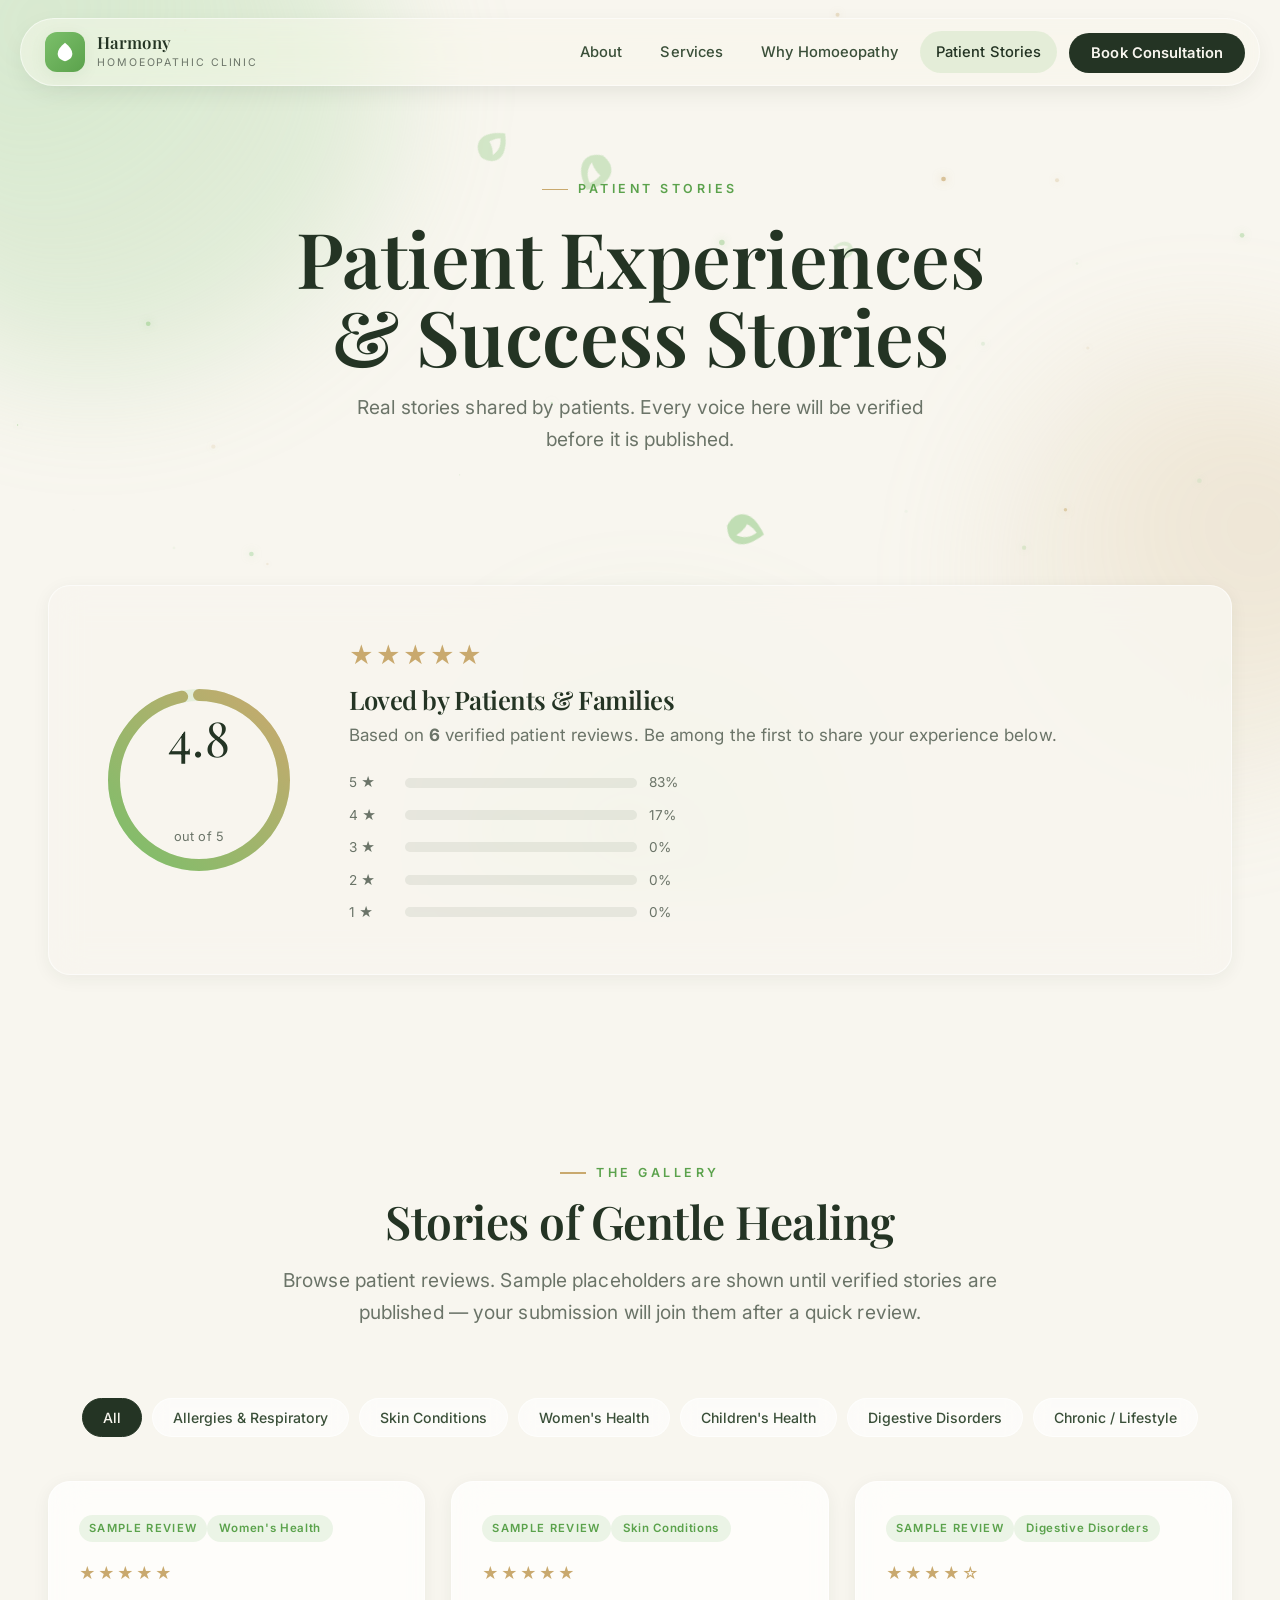
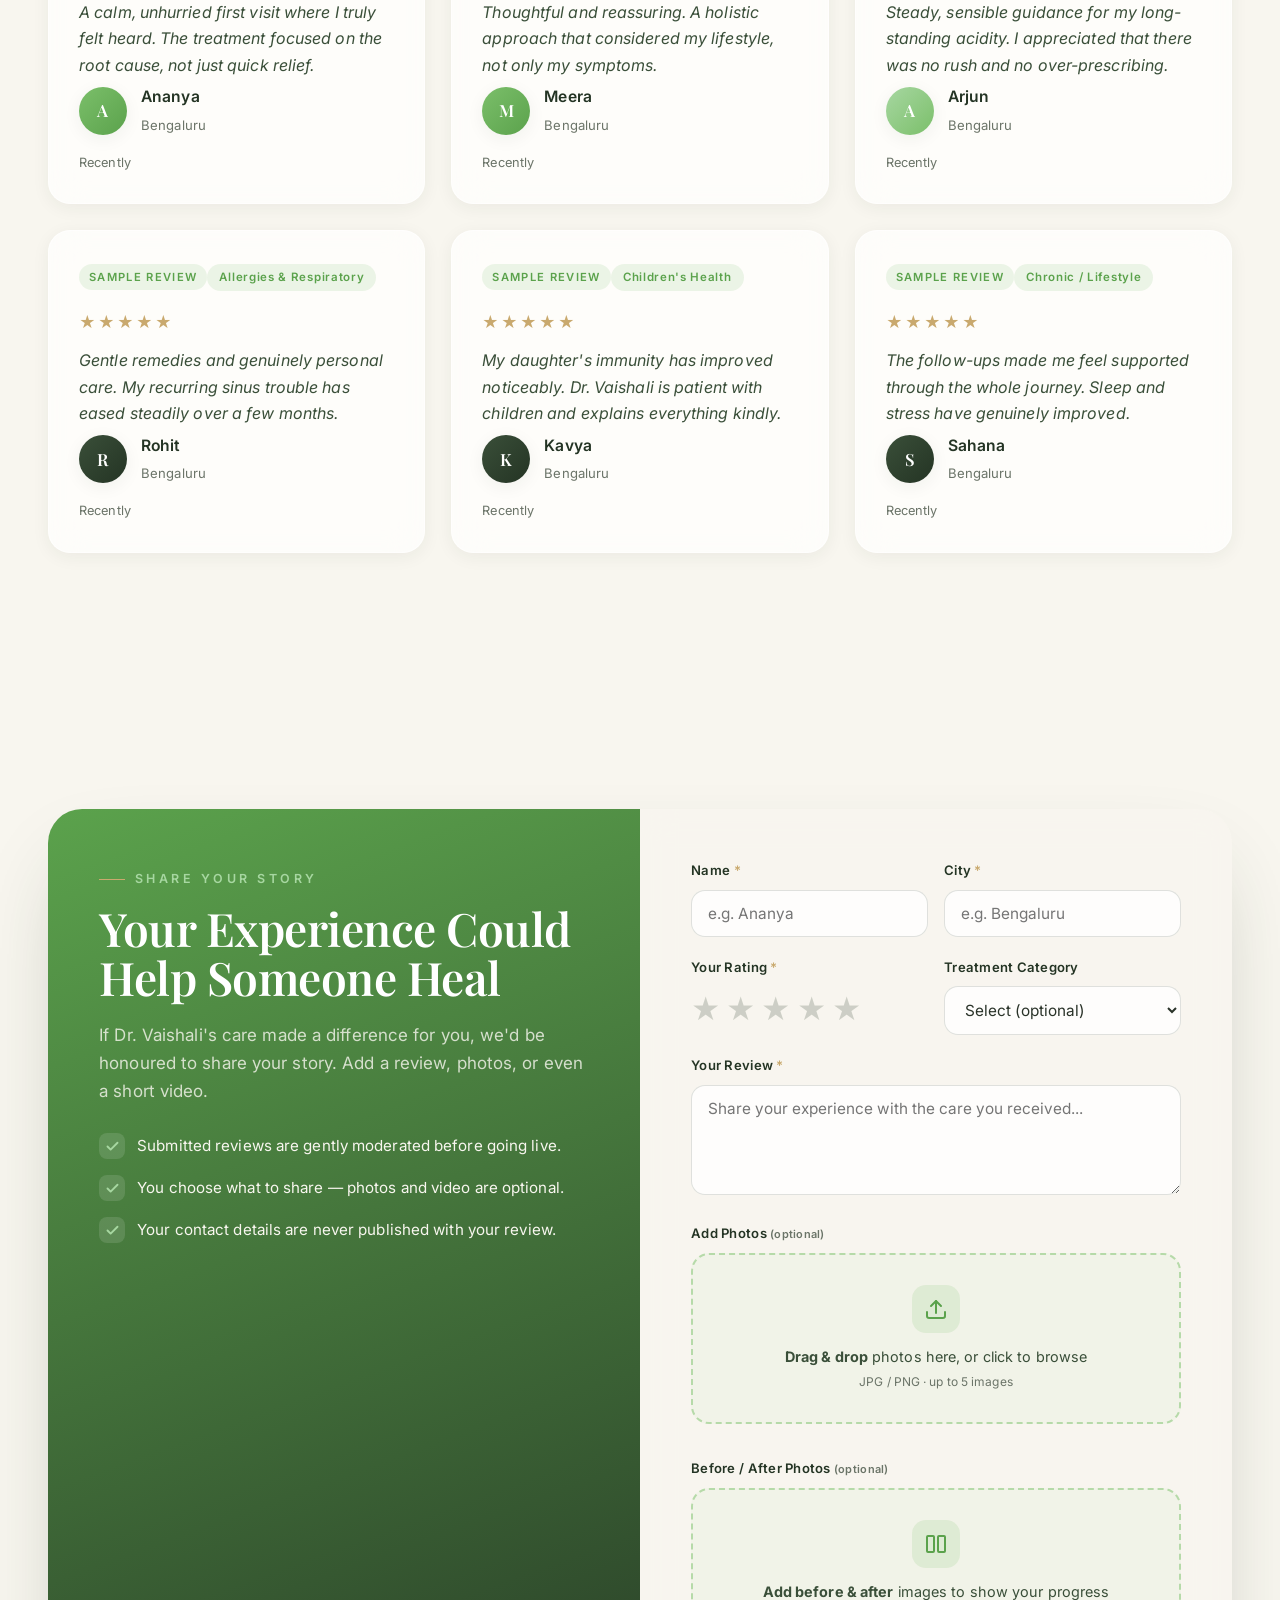
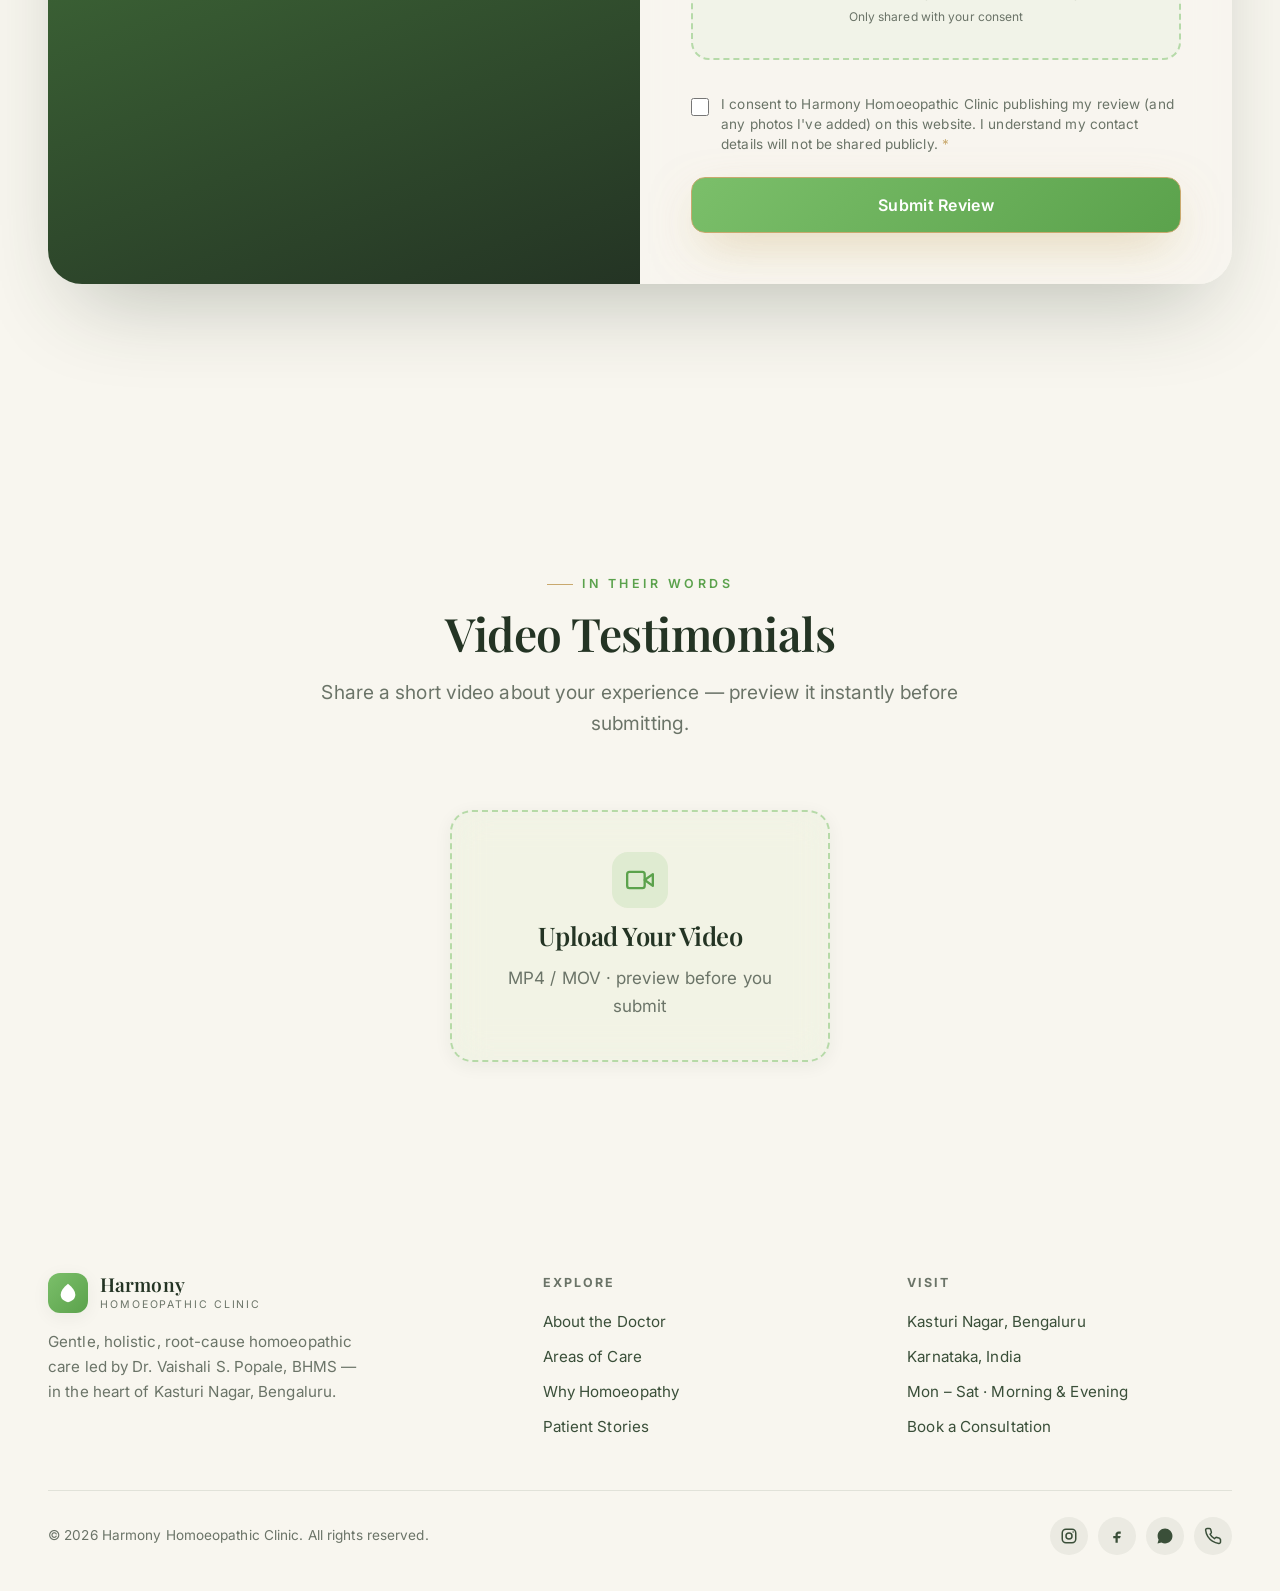
==== reviews.html @ 8abb9844 "Center video upload card on desktop (flex layout); cache v=9" ====
<!DOCTYPE html>
<html lang="en">
<head>
  <meta charset="UTF-8" />
  <meta name="viewport" content="width=device-width, initial-scale=1.0" />
  <meta name="theme-color" content="#243424" />

  <!-- Primary SEO -->
  <title>Patient Experiences &amp; Success Stories | Harmony Homoeopathic Clinic, Bengaluru</title>
  <meta name="description" content="Read patient experiences and success stories from Harmony Homoeopathic Clinic, Kasturi Nagar, Bengaluru. Share your own review, photos and video testimonial about Dr. Vaishali S. Popale's homoeopathic care." />
  <meta name="keywords" content="homeopathy reviews Bangalore, patient stories, Harmony Homoeopathic Clinic reviews, Dr Vaishali Popale testimonials" />
  <link rel="canonical" href="https://harmonyhomoeopathic.clinic/reviews.html" />

  <!-- Open Graph -->
  <meta property="og:type" content="website" />
  <meta property="og:title" content="Patient Experiences & Success Stories | Harmony Homoeopathic Clinic" />
  <meta property="og:description" content="Real stories shared by patients of Harmony Homoeopathic Clinic, Kasturi Nagar, Bengaluru." />
  <meta property="og:locale" content="en_IN" />
  <meta property="og:site_name" content="Harmony Homoeopathic Clinic" />
  <meta property="og:image" content="https://images.unsplash.com/photo-1612349317150-e413f6a5b16d?auto=format&fit=crop&w=1200&q=70" />
  <meta name="twitter:card" content="summary_large_image" />

  <link rel="icon" href="data:image/svg+xml,%3Csvg xmlns='http://www.w3.org/2000/svg' viewBox='0 0 24 24'%3E%3Cpath fill='%237BBF6A' d='M12 2C7 6 4 10 4 14c0 4 3 7 8 8 5-1 8-4 8-8 0-4-3-8-8-12z'/%3E%3C/svg%3E" />

  <link rel="preconnect" href="https://fonts.googleapis.com" />
  <link rel="preconnect" href="https://fonts.gstatic.com" crossorigin />
  <link href="https://fonts.googleapis.com/css2?family=Inter:wght@400;500;600;700&family=Playfair+Display:ital,wght@0,500;0,600;0,700;1,500;1,600&display=swap" rel="stylesheet" />
  <link rel="stylesheet" href="assets/css/styles.css?v=9" />

  <!-- Schema.org -->
  <script type="application/ld+json">
  {
    "@context": "https://schema.org",
    "@type": "MedicalClinic",
    "name": "Harmony Homoeopathic Clinic",
    "@id": "https://harmonyhomoeopathic.clinic/#clinic",
    "medicalSpecialty": "Homeopathic",
    "telephone": "+91-98803-56675",
    "address": {
      "@type": "PostalAddress",
      "streetAddress": "1st AB Cross, 2nd Main Road, Banaswadi, East of NGEF Layout, Kasturi Nagar",
      "addressLocality": "Bengaluru",
      "addressRegion": "Karnataka",
      "postalCode": "560016",
      "addressCountry": "IN"
    },
    "employee": {
      "@type": "Physician",
      "name": "Dr. Vaishali S. Popale",
      "honorificSuffix": "BHMS",
      "medicalSpecialty": "Homeopathic"
    }
  }
  </script>
</head>
<body>

  <!-- Loader -->
  <div class="loader" id="loader">
    <div class="loader-inner">
      <div class="loader-leaf"><svg viewBox="0 0 24 24" fill="currentColor"><path d="M12 2C7 6 4 10 4 14c0 4 3 7 8 8 5-1 8-4 8-8 0-4-3-8-8-12zm0 4c2.5 2 4 4.5 4 8 0 .8-.1 1.5-.3 2.2C13.5 14 11 12.5 8.7 12 9.5 9.3 10.6 7.4 12 6z"/></svg></div>
      <div class="loader-bar"><span></span></div>
      <div class="loader-text">Harmony</div>
    </div>
  </div>

  <!-- Background atmosphere -->
  <div class="atmosphere" aria-hidden="true">
    <div class="blob blob--1"></div>
    <div class="blob blob--2"></div>
    <div class="blob blob--3"></div>
    <div id="leaves"></div>
  </div>
  <canvas id="particles" aria-hidden="true"></canvas>

  <!-- Navbar -->
  <nav class="nav" id="nav" aria-label="Primary">
    <a href="index.html" class="brand">
      <span class="brand-mark"><svg viewBox="0 0 24 24" fill="currentColor"><path d="M12 2C7 6 4 10 4 14c0 4 3 7 8 8 5-1 8-4 8-8 0-4-3-8-8-12z"/></svg></span>
      <span class="brand-text"><strong>Harmony</strong><span>Homoeopathic Clinic</span></span>
    </a>
    <div class="nav-links">
      <a href="index.html#about">About</a>
      <a href="index.html#services">Services</a>
      <a href="index.html#why">Why Homoeopathy</a>
      <a href="reviews.html" class="active">Patient Stories</a>
      <span class="nav-cta"><a href="index.html#contact">Book Consultation</a></span>
    </div>
    <button class="nav-toggle" aria-label="Toggle menu">
      <svg viewBox="0 0 24 24" fill="none" stroke="currentColor" stroke-width="2" stroke-linecap="round"><path d="M3 6h18M3 12h18M3 18h18"/></svg>
    </button>
  </nav>

  <main>
    <!-- TOP SECTION -->
    <section class="page-hero">
      <div class="container">
        <span class="eyebrow reveal" style="justify-content:center">Patient Stories</span>
        <h1 class="h-display reveal" data-delay="1">Patient Experiences<br />&amp; Success Stories</h1>
        <p class="lead reveal" data-delay="2">Real stories shared by patients. Every voice here will be verified before it is published.</p>
      </div>
    </section>

    <!-- OVERALL RATING -->
    <section class="section--tight">
      <div class="container">
        <div class="card rating-panel reveal">
          <div class="score-circle" id="scoreCircle">
            <svg viewBox="0 0 200 200">
              <defs>
                <linearGradient id="scoreGrad" x1="0" y1="0" x2="1" y2="1">
                  <stop offset="0%" stop-color="#7BBF6A" />
                  <stop offset="100%" stop-color="#C9A96E" />
                </linearGradient>
              </defs>
              <circle class="track" cx="100" cy="100" r="85" />
              <circle class="prog" id="scoreProg" cx="100" cy="100" r="85" />
            </svg>
            <div class="inner">
              <div class="val" id="scoreVal">0.0</div>
              <div class="of">out of 5</div>
            </div>
          </div>
          <div class="rating-meta">
            <div class="stars" id="overallStars">☆☆☆☆☆</div>
            <h2 class="h-3">Loved by Patients &amp; Families</h2>
            <p class="text-muted">Based on <strong id="reviewCount">0</strong> verified patient reviews. Be among the first to share your experience below.</p>
            <div class="rating-bars" id="ratingBars"></div>
          </div>
        </div>
      </div>
    </section>

    <!-- REVIEW GALLERY -->
    <section class="section--tight">
      <div class="container">
        <div class="section-head reveal" style="max-width:720px">
          <span class="eyebrow" style="justify-content:center">The Gallery</span>
          <h2 class="h-2 mt-s">Stories of Gentle Healing</h2>
          <p class="lead">Browse patient reviews. Sample placeholders are shown until verified stories are published — your submission will join them after a quick review.</p>
        </div>
        <div class="review-filters reveal" id="reviewFilters"></div>
        <div class="masonry" id="reviewMasonry"></div>
      </div>
    </section>

    <!-- UPLOAD REVIEW SYSTEM -->
    <section class="section" id="share">
      <div class="container">
        <div class="grid upload-wrap reveal">
          <aside class="upload-aside">
            <span class="eyebrow">Share Your Story</span>
            <h2 class="h-2">Your Experience Could Help Someone Heal</h2>
            <p>If Dr. Vaishali's care made a difference for you, we'd be honoured to share your story. Add a review, photos, or even a short video.</p>
            <div class="upload-perks">
              <div class="upload-perk"><span class="ic"><svg viewBox="0 0 24 24" fill="none" stroke="currentColor" stroke-width="3" stroke-linecap="round" stroke-linejoin="round"><path d="M20 6 9 17l-5-5"/></svg></span><div>Submitted reviews are gently moderated before going live.</div></div>
              <div class="upload-perk"><span class="ic"><svg viewBox="0 0 24 24" fill="none" stroke="currentColor" stroke-width="3" stroke-linecap="round" stroke-linejoin="round"><path d="M20 6 9 17l-5-5"/></svg></span><div>You choose what to share — photos and video are optional.</div></div>
              <div class="upload-perk"><span class="ic"><svg viewBox="0 0 24 24" fill="none" stroke="currentColor" stroke-width="3" stroke-linecap="round" stroke-linejoin="round"><path d="M20 6 9 17l-5-5"/></svg></span><div>Your contact details are never published with your review.</div></div>
            </div>
          </aside>

          <form class="upload-form" id="reviewForm" name="patient-review" method="POST" data-netlify="true" netlify-honeypot="bot-field" novalidate>
            <input type="hidden" name="form-name" value="patient-review" />
            <input type="hidden" name="rating" id="rvRating" value="" />
            <p class="hidden" aria-hidden="true"><label>Leave this field empty: <input name="bot-field" tabindex="-1" autocomplete="off" /></label></p>
            <div class="field-row">
              <div class="field">
                <label for="rvName">Name <span class="req">*</span></label>
                <input type="text" id="rvName" name="name" placeholder="e.g. Ananya" required />
              </div>
              <div class="field">
                <label for="rvCity">City <span class="req">*</span></label>
                <input type="text" id="rvCity" name="city" placeholder="e.g. Bengaluru" required />
              </div>
            </div>

            <div class="field-row">
              <div class="field">
                <label>Your Rating <span class="req">*</span></label>
                <div class="star-input" id="starInput" role="radiogroup" aria-label="Rating">
                  <span data-v="1" role="radio" aria-label="1 star">★</span>
                  <span data-v="2" role="radio" aria-label="2 stars">★</span>
                  <span data-v="3" role="radio" aria-label="3 stars">★</span>
                  <span data-v="4" role="radio" aria-label="4 stars">★</span>
                  <span data-v="5" role="radio" aria-label="5 stars">★</span>
                </div>
              </div>
              <div class="field">
                <label for="rvCat">Treatment Category</label>
                <select id="rvCat" name="category">
                  <option value="">Select (optional)</option>
                  <option>Allergies &amp; Respiratory</option>
                  <option>Skin Conditions</option>
                  <option>Women's Health</option>
                  <option>Children's Health</option>
                  <option>Digestive Disorders</option>
                  <option>Chronic / Lifestyle</option>
                </select>
              </div>
            </div>

            <div class="field">
              <label for="rvText">Your Review <span class="req">*</span></label>
              <textarea id="rvText" name="review" placeholder="Share your experience with the care you received..." required></textarea>
            </div>

            <div class="field">
              <label>Add Photos <small class="text-muted">(optional)</small></label>
              <div class="dropzone" id="dzPhotos" tabindex="0" role="button" aria-label="Upload photos">
                <div class="dz-ic"><svg viewBox="0 0 24 24" fill="none" stroke="currentColor" stroke-width="2" stroke-linecap="round" stroke-linejoin="round"><path d="M21 15v4a2 2 0 0 1-2 2H5a2 2 0 0 1-2-2v-4"/><path d="m7 9 5-5 5 5"/><path d="M12 4v12"/></svg></div>
                <p><strong>Drag &amp; drop</strong> photos here, or click to browse<br /><small>JPG / PNG · up to 5 images</small></p>
                <input type="file" id="filePhotos" accept="image/*" multiple hidden />
              </div>
              <div class="dz-previews" id="previewPhotos"></div>
            </div>

            <div class="field">
              <label>Before / After Photos <small class="text-muted">(optional)</small></label>
              <div class="dropzone" id="dzBA" tabindex="0" role="button" aria-label="Upload before and after photos">
                <div class="dz-ic"><svg viewBox="0 0 24 24" fill="none" stroke="currentColor" stroke-width="2" stroke-linecap="round" stroke-linejoin="round"><rect x="3" y="4" width="7" height="16" rx="1"/><rect x="14" y="4" width="7" height="16" rx="1"/></svg></div>
                <p><strong>Add before &amp; after</strong> images to show your progress<br /><small>Only shared with your consent</small></p>
                <input type="file" id="fileBA" accept="image/*" multiple hidden />
              </div>
              <div class="dz-previews" id="previewBA"></div>
            </div>

            <div class="consent">
              <input type="checkbox" id="rvConsent" name="consent" value="yes" required />
              <label for="rvConsent">I consent to Harmony Homoeopathic Clinic publishing my review (and any photos I've added) on this website. I understand my contact details will not be shared publicly. <span class="text-gold">*</span></label>
            </div>

            <button type="submit" class="submit-btn">Submit Review</button>
            <div class="form-msg" id="formMsg"></div>
          </form>
        </div>
      </div>
    </section>

    <!-- VIDEO TESTIMONIALS -->
    <section class="section">
      <div class="container">
        <div class="section-head reveal" style="max-width:720px">
          <span class="eyebrow" style="justify-content:center">In Their Words</span>
          <h2 class="h-2 mt-s">Video Testimonials</h2>
          <p class="lead">Share a short video about your experience — preview it instantly before submitting.</p>
        </div>
        <div class="grid video-grid" id="videoGrid">
          <article class="card video-upload-card" id="videoUploadCard" tabindex="0" role="button" aria-label="Upload a video testimonial">
            <div class="dz-ic"><svg viewBox="0 0 24 24" fill="none" stroke="currentColor" stroke-width="2" stroke-linecap="round" stroke-linejoin="round"><path d="m23 7-7 5 7 5V7z"/><rect x="1" y="5" width="15" height="14" rx="2"/></svg></div>
            <h3 class="h-3">Upload Your Video</h3>
            <p class="text-muted mt-s">MP4 / MOV · preview before you submit</p>
            <input type="file" id="fileVideo" accept="video/*" hidden />
          </article>
        </div>
      </div>
    </section>
  </main>

  <!-- Lightbox -->
  <div class="lightbox" id="lightbox" aria-hidden="true">
    <button class="lb-close" id="lbClose" aria-label="Close"><svg viewBox="0 0 24 24" fill="none" stroke="currentColor" stroke-width="2" stroke-linecap="round"><path d="M18 6 6 18M6 6l12 12"/></svg></button>
    <button class="lb-nav lb-prev" id="lbPrev" aria-label="Previous"><svg viewBox="0 0 24 24" fill="none" stroke="currentColor" stroke-width="2" stroke-linecap="round" stroke-linejoin="round"><path d="m15 18-6-6 6-6"/></svg></button>
    <img id="lbImg" src="" alt="Expanded patient photo" />
    <button class="lb-nav lb-next" id="lbNext" aria-label="Next"><svg viewBox="0 0 24 24" fill="none" stroke="currentColor" stroke-width="2" stroke-linecap="round" stroke-linejoin="round"><path d="m9 18 6-6-6-6"/></svg></button>
  </div>

  <!-- Footer -->
  <footer class="footer">
    <div class="container">
      <div class="footer-top">
        <div>
          <a href="index.html" class="brand">
            <span class="brand-mark"><svg viewBox="0 0 24 24" fill="currentColor"><path d="M12 2C7 6 4 10 4 14c0 4 3 7 8 8 5-1 8-4 8-8 0-4-3-8-8-12z"/></svg></span>
            <span class="brand-text"><strong>Harmony</strong><span>Homoeopathic Clinic</span></span>
          </a>
          <p class="footer-about">Gentle, holistic, root-cause homoeopathic care led by Dr. Vaishali S. Popale, BHMS — in the heart of Kasturi Nagar, Bengaluru.</p>
        </div>
        <div class="footer-col">
          <h5>Explore</h5>
          <a href="index.html#about">About the Doctor</a>
          <a href="index.html#services">Areas of Care</a>
          <a href="index.html#why">Why Homoeopathy</a>
          <a href="reviews.html">Patient Stories</a>
        </div>
        <div class="footer-col">
          <h5>Visit</h5>
          <a href="https://maps.app.goo.gl/KnEMaBSFhWqe9KvE6" target="_blank" rel="noopener">Kasturi Nagar, Bengaluru</a>
          <p>Karnataka, India</p>
          <p>Mon – Sat · Morning &amp; Evening</p>
          <a href="index.html#contact">Book a Consultation</a>
        </div>
      </div>
      <div class="footer-bottom">
        <span>© <span data-year>2026</span> Harmony Homoeopathic Clinic. All rights reserved.</span>
        <div class="socials">
          <a href="#" aria-label="Instagram"><svg viewBox="0 0 24 24" fill="none" stroke="currentColor" stroke-width="2"><rect x="3" y="3" width="18" height="18" rx="5"/><circle cx="12" cy="12" r="4"/><circle cx="17.5" cy="6.5" r="1" fill="currentColor" stroke="none"/></svg></a>
          <a href="#" aria-label="Facebook"><svg viewBox="0 0 24 24" fill="currentColor"><path d="M14 9h3V6h-3c-2.2 0-4 1.8-4 4v2H7v3h3v6h3v-6h3l1-3h-4v-2c0-.6.4-1 1-1z"/></svg></a>
          <a href="https://wa.me/919880356675" target="_blank" rel="noopener" aria-label="WhatsApp"><svg viewBox="0 0 24 24" fill="currentColor"><path d="M12.04 2C6.58 2 2.13 6.45 2.13 11.91c0 1.75.46 3.45 1.32 4.95L2 22l5.25-1.38a9.9 9.9 0 0 0 4.79 1.22h.01c5.46 0 9.91-4.45 9.91-9.91 0-2.65-1.03-5.14-2.9-7.01A9.82 9.82 0 0 0 12.04 2zm5.52 11.97c-.25-.12-1.47-.72-1.69-.81-.23-.08-.39-.12-.56.13-.16.25-.64.81-.79.97-.14.17-.29.19-.54.06-.25-.12-1.05-.39-1.99-1.23-.74-.66-1.23-1.47-1.38-1.72-.14-.25-.01-.38.11-.51.11-.11.25-.29.37-.43.13-.14.17-.25.25-.41.08-.17.04-.31-.02-.43-.06-.12-.56-1.34-.76-1.84-.2-.48-.4-.42-.56-.43h-.48c-.17 0-.43.06-.66.31-.22.25-.86.85-.86 2.07 0 1.22.89 2.4 1.01 2.56.12.17 1.75 2.67 4.23 3.74.59.26 1.05.41 1.41.52.59.19 1.13.16 1.56.1.48-.07 1.47-.6 1.67-1.18.21-.58.21-1.07.14-1.18-.06-.1-.22-.16-.47-.28z"/></svg></a>
          <a href="tel:+919880356675" aria-label="Call the clinic"><svg viewBox="0 0 24 24" fill="none" stroke="currentColor" stroke-width="2" stroke-linecap="round" stroke-linejoin="round"><path d="M22 16.9v3a2 2 0 0 1-2.2 2 19.8 19.8 0 0 1-8.6-3 19.5 19.5 0 0 1-6-6 19.8 19.8 0 0 1-3-8.6A2 2 0 0 1 4.1 2h3a2 2 0 0 1 2 1.7c.1.9.3 1.8.6 2.6a2 2 0 0 1-.4 2.1L8 9.6a16 16 0 0 0 6 6l1.2-1.2a2 2 0 0 1 2.1-.4c.8.3 1.7.5 2.6.6a2 2 0 0 1 1.7 2z"/></svg></a>
        </div>
      </div>
    </div>
  </footer>

  <script defer src="https://cdnjs.cloudflare.com/ajax/libs/gsap/3.12.5/gsap.min.js"></script>
  <script defer src="https://cdnjs.cloudflare.com/ajax/libs/gsap/3.12.5/ScrollTrigger.min.js"></script>
  <script defer src="https://cdn.jsdelivr.net/npm/@studio-freight/lenis@1.0.42/dist/lenis.min.js"></script>
  <script defer src="assets/js/main.js?v=9"></script>
  <script defer src="assets/js/reviews.js?v=9"></script>
</body>
</html>
---- assets/css/styles.css ----
/* =====================================================================
   Harmony Homoeopathic Clinic — Premium Wellness Design System
   Hand-crafted CSS (no framework runtime) for performance + control.
   ===================================================================== */

/* ---------- 1. Design Tokens ---------- */
:root {
  /* Palette */
  --green: #7BBF6A;
  --green-light: #A7D7A1;
  --cream: #F8F6EF;
  --beige: #F3EFE5;
  --forest: #243424;
  --gold: #C9A96E;
  --white: #FFFFFF;

  /* Derived tints */
  --green-deep: #5BA24C;
  --forest-soft: #3A4F39;
  --ink: #2A3329;
  --muted: #6B7468;
  --line: rgba(36, 52, 36, 0.10);

  /* Glass */
  --glass-bg: rgba(255, 255, 255, 0.55);
  --glass-bg-strong: rgba(255, 255, 255, 0.72);
  --glass-border: rgba(255, 255, 255, 0.6);
  --glass-blur: 18px;

  /* Shadows */
  --shadow-sm: 0 4px 18px rgba(36, 52, 36, 0.06);
  --shadow-md: 0 18px 50px -18px rgba(36, 52, 36, 0.22);
  --shadow-lg: 0 40px 90px -30px rgba(36, 52, 36, 0.30);
  --shadow-gold: 0 18px 50px -12px rgba(201, 169, 110, 0.55);

  /* Type */
  --font-display: "Playfair Display", Georgia, "Times New Roman", serif;
  --font-body: "Inter", -apple-system, BlinkMacSystemFont, "Segoe UI", sans-serif;

  /* Spacing / rhythm */
  --container: 1240px;
  --radius-sm: 14px;
  --radius: 22px;
  --radius-lg: 34px;
  --radius-pill: 999px;

  /* Motion */
  --ease: cubic-bezier(0.22, 1, 0.36, 1);
  --ease-soft: cubic-bezier(0.4, 0, 0.2, 1);
}

/* ---------- 2. Reset / Base ---------- */
*,
*::before,
*::after { box-sizing: border-box; }

* { margin: 0; padding: 0; }

html {
  -webkit-text-size-adjust: 100%;
  scroll-behavior: smooth;
}

body {
  font-family: var(--font-body);
  color: var(--ink);
  background: var(--cream);
  line-height: 1.65;
  font-size: 17px;
  font-weight: 400;
  letter-spacing: 0.1px;
  overflow-x: hidden;
  -webkit-font-smoothing: antialiased;
  -moz-osx-font-smoothing: grayscale;
  position: relative;
}

/* Lenis */
html.lenis, html.lenis body { height: auto; }
.lenis.lenis-smooth { scroll-behavior: auto !important; }
.lenis.lenis-stopped { overflow: hidden; }

img { max-width: 100%; display: block; }
a { color: inherit; text-decoration: none; }
button { font-family: inherit; cursor: pointer; border: none; background: none; }
ul { list-style: none; }

::selection { background: var(--green-light); color: var(--forest); }

/* ---------- 3. Typography ---------- */
h1, h2, h3, h4 {
  font-family: var(--font-display);
  font-weight: 600;
  line-height: 1.08;
  color: var(--forest);
  letter-spacing: -0.5px;
}

.h-display {
  font-size: clamp(2.7rem, 6vw, 5rem);
  font-weight: 600;
  line-height: 1.02;
}
.h-1 { font-size: clamp(2.2rem, 4.6vw, 3.6rem); }
.h-2 { font-size: clamp(1.9rem, 3.6vw, 2.9rem); }
.h-3 { font-size: clamp(1.3rem, 2vw, 1.6rem); }

.eyebrow {
  font-family: var(--font-body);
  font-size: 0.78rem;
  font-weight: 600;
  letter-spacing: 0.28em;
  text-transform: uppercase;
  color: var(--green-deep);
  display: inline-flex;
  align-items: center;
  gap: 0.6rem;
}
.eyebrow::before {
  content: "";
  width: 26px; height: 1.5px;
  background: var(--gold);
  display: inline-block;
}

.lead {
  font-size: clamp(1.05rem, 1.5vw, 1.25rem);
  color: var(--muted);
  font-weight: 400;
}

.text-muted { color: var(--muted); }
.text-gold { color: var(--gold); }
.serif { font-family: var(--font-display); }

/* ---------- 4. Layout ---------- */
.container {
  width: 100%;
  max-width: var(--container);
  margin: 0 auto;
  padding: 0 28px;
}

.section {
  position: relative;
  padding: clamp(72px, 11vw, 150px) 0;
  z-index: 2;
}
.section--tight { padding: clamp(50px, 7vw, 90px) 0; }

.section-head {
  max-width: 640px;
  margin: 0 auto clamp(40px, 6vw, 70px);
  text-align: center;
}
.section-head .lead { margin-top: 18px; }

.grid { display: grid; gap: 28px; }
.center { text-align: center; }

/* ---------- 5. Background Atmosphere ---------- */
.atmosphere {
  position: fixed;
  inset: 0;
  z-index: 0;
  pointer-events: none;
  overflow: hidden;
}
#particles {
  position: fixed;
  inset: 0;
  z-index: 0;
  pointer-events: none;
}
.blob {
  position: absolute;
  border-radius: 45% 55% 58% 42% / 52% 45% 55% 48%;
  filter: blur(60px);
  opacity: 0.5;
  will-change: transform;
}
.blob--1 { width: 540px; height: 540px; top: -160px; left: -140px;
  background: radial-gradient(circle at 30% 30%, rgba(167,215,161,0.85), rgba(123,191,106,0.25)); animation: blobFloat 22s var(--ease) infinite; }
.blob--2 { width: 460px; height: 460px; top: 38%; right: -160px;
  background: radial-gradient(circle at 60% 40%, rgba(201,169,110,0.45), rgba(243,239,229,0.1)); animation: blobFloat 28s var(--ease) infinite reverse; }
.blob--3 { width: 420px; height: 420px; bottom: -150px; left: 35%;
  background: radial-gradient(circle at 50% 50%, rgba(123,191,106,0.5), rgba(248,246,239,0.05)); animation: blobFloat 25s var(--ease) infinite; }

@keyframes blobFloat {
  0%, 100% { transform: translate(0, 0) scale(1) rotate(0deg); }
  33% { transform: translate(40px, -30px) scale(1.08) rotate(8deg); }
  66% { transform: translate(-30px, 30px) scale(0.95) rotate(-6deg); }
}

.leaf {
  position: absolute;
  width: 34px; height: 34px;
  opacity: 0.5;
  color: var(--green);
  will-change: transform;
}
.leaf svg { width: 100%; height: 100%; }

@media (prefers-reduced-motion: reduce) {
  .blob, .leaf { animation: none !important; }
  * { scroll-behavior: auto !important; }
}

/* ---------- 6. Glass / Cards ---------- */
.glass {
  background: var(--glass-bg);
  -webkit-backdrop-filter: blur(var(--glass-blur)) saturate(140%);
  backdrop-filter: blur(var(--glass-blur)) saturate(140%);
  border: 1px solid var(--glass-border);
  box-shadow: var(--shadow-md);
}

.card {
  background: var(--glass-bg-strong);
  -webkit-backdrop-filter: blur(var(--glass-blur)) saturate(140%);
  backdrop-filter: blur(var(--glass-blur)) saturate(140%);
  border: 1px solid var(--glass-border);
  border-radius: var(--radius);
  box-shadow: var(--shadow-sm);
  padding: 32px;
  transition: transform 0.55s var(--ease), box-shadow 0.55s var(--ease), border-color 0.55s var(--ease);
  position: relative;
  overflow: hidden;
}
.card:hover {
  transform: translateY(-8px);
  box-shadow: var(--shadow-md);
  border-color: rgba(123,191,106,0.4);
}

/* ---------- 7. Buttons ---------- */
.btn {
  display: inline-flex;
  align-items: center;
  justify-content: center;
  gap: 0.65rem;
  font-family: var(--font-body);
  font-weight: 600;
  font-size: 0.98rem;
  letter-spacing: 0.02em;
  border-radius: var(--radius-pill);
  padding: 16px 30px;
  transition: transform 0.4s var(--ease), box-shadow 0.4s var(--ease), background 0.4s var(--ease), color 0.4s var(--ease);
  cursor: pointer;
}
.btn svg { width: 18px; height: 18px; }

.btn-ghost {
  background: transparent;
  color: var(--forest);
  border: 1px solid rgba(36,52,36,0.18);
}
.btn-ghost:hover { background: var(--forest); color: var(--cream); transform: translateY(-2px); }

.btn-soft {
  background: rgba(255,255,255,0.7);
  color: var(--forest);
  border: 1px solid var(--glass-border);
  -webkit-backdrop-filter: blur(10px); backdrop-filter: blur(10px);
}
.btn-soft:hover { transform: translateY(-2px); box-shadow: var(--shadow-sm); }

/* The single hero CTA — premium, glowing, gold-bordered, pulse */
.btn-cta {
  position: relative;
  color: var(--white);
  font-size: 1.02rem;
  font-weight: 600;
  letter-spacing: 0.06em;
  padding: 20px 42px;
  border-radius: var(--radius-pill);
  background: linear-gradient(135deg, var(--green) 0%, var(--green-deep) 100%);
  border: 1.5px solid var(--gold);
  box-shadow: var(--shadow-gold), 0 0 0 0 rgba(201,169,110, 0.5);
  isolation: isolate;
  overflow: hidden;
  animation: ctaPulse 8s var(--ease-soft) infinite;
}
.btn-cta::before {
  content: "";
  position: absolute; inset: 0;
  background: linear-gradient(120deg, transparent 20%, rgba(255,255,255,0.45) 50%, transparent 80%);
  transform: translateX(-120%);
  transition: transform 0.8s var(--ease);
  z-index: -1;
}
.btn-cta:hover { transform: translateY(-3px) scale(1.02); box-shadow: 0 26px 60px -16px rgba(201,169,110,0.7); }
.btn-cta:hover::before { transform: translateX(120%); }
.btn-cta:active { transform: translateY(-1px) scale(0.99); }

@keyframes ctaPulse {
  0%, 88%, 100% { box-shadow: var(--shadow-gold), 0 0 0 0 rgba(201,169,110, 0.5); }
  92% { box-shadow: var(--shadow-gold), 0 0 0 14px rgba(201,169,110, 0); }
  94% { box-shadow: var(--shadow-gold), 0 0 0 0 rgba(201,169,110, 0.4); }
  96% { box-shadow: var(--shadow-gold), 0 0 0 12px rgba(201,169,110, 0); }
}

/* ---------- 8. Navbar ---------- */
.nav {
  position: fixed;
  top: 18px; left: 50%;
  transform: translateX(-50%);
  width: calc(100% - 40px);
  max-width: var(--container);
  z-index: 100;
  display: flex;
  align-items: center;
  justify-content: space-between;
  padding: 12px 14px 12px 24px;
  border-radius: var(--radius-pill);
  background: rgba(248,246,239,0.55);
  -webkit-backdrop-filter: blur(14px) saturate(160%);
  backdrop-filter: blur(14px) saturate(160%);
  border: 1px solid rgba(255,255,255,0.5);
  box-shadow: 0 8px 30px -12px rgba(36,52,36,0.18);
  transition: padding 0.4s var(--ease), background 0.4s var(--ease), box-shadow 0.4s var(--ease), top 0.4s var(--ease);
}
.nav.scrolled {
  top: 10px;
  background: rgba(248,246,239,0.82);
  box-shadow: 0 12px 36px -14px rgba(36,52,36,0.28);
}
.brand { display: flex; align-items: center; gap: 12px; }
.brand-mark {
  width: 40px; height: 40px; border-radius: 12px; flex: none;
  background: linear-gradient(135deg, var(--green), var(--green-deep));
  display: grid; place-items: center; color: #fff;
  box-shadow: var(--shadow-sm);
}
.brand-mark svg { width: 22px; height: 22px; }
.brand-text { line-height: 1.05; }
.brand-text strong { font-family: var(--font-display); font-size: 1.05rem; color: var(--forest); font-weight: 600; display: block; }
.brand-text span { font-size: 0.66rem; letter-spacing: 0.18em; text-transform: uppercase; color: var(--muted); }

.nav-links { display: flex; align-items: center; gap: 6px; }
.nav-links a {
  font-size: 0.92rem; font-weight: 500; color: var(--forest-soft);
  padding: 9px 16px; border-radius: var(--radius-pill);
  transition: background 0.3s var(--ease), color 0.3s var(--ease);
}
.nav-links a:hover, .nav-links a.active { background: rgba(123,191,106,0.16); color: var(--forest); }
.nav-cta { margin-left: 6px; }
.nav-cta a {
  background: var(--forest); color: var(--cream) !important;
  padding: 11px 22px; border-radius: var(--radius-pill); font-weight: 600;
}
.nav-cta a:hover { background: var(--green-deep); }

.nav-toggle { display: none; width: 42px; height: 42px; border-radius: 12px; place-items: center; color: var(--forest); }
.nav-toggle svg { width: 24px; height: 24px; }

/* ---------- 9. Loader ---------- */
.loader {
  position: fixed; inset: 0; z-index: 9999;
  background: var(--cream);
  display: grid; place-items: center;
  transition: opacity 0.7s var(--ease), visibility 0.7s var(--ease);
}
.loader.done { opacity: 0; visibility: hidden; }
.loader-inner { display: grid; place-items: center; gap: 22px; }
.loader-leaf { width: 64px; height: 64px; color: var(--green); animation: leafBreath 1.8s var(--ease-soft) infinite; }
.loader-bar { width: 160px; height: 3px; border-radius: 3px; background: rgba(36,52,36,0.1); overflow: hidden; }
.loader-bar span { display: block; height: 100%; width: 40%; border-radius: 3px;
  background: linear-gradient(90deg, var(--green), var(--gold)); animation: loaderSlide 1.2s var(--ease) infinite; }
.loader-text { font-family: var(--font-display); color: var(--forest); font-size: 1.1rem; letter-spacing: 0.04em; }
@keyframes leafBreath { 0%,100% { transform: scale(1) rotate(-4deg); opacity: 0.85; } 50% { transform: scale(1.12) rotate(4deg); opacity: 1; } }
@keyframes loaderSlide { 0% { transform: translateX(-110%); } 100% { transform: translateX(320%); } }

/* ---------- 10. Scroll reveal ---------- */
.reveal { opacity: 0; transform: translateY(34px); transition: opacity 0.9s var(--ease), transform 0.9s var(--ease); }
.reveal.in { opacity: 1; transform: none; }
.reveal[data-delay="1"] { transition-delay: 0.08s; }
.reveal[data-delay="2"] { transition-delay: 0.16s; }
.reveal[data-delay="3"] { transition-delay: 0.24s; }
.reveal[data-delay="4"] { transition-delay: 0.32s; }
.reveal[data-delay="5"] { transition-delay: 0.40s; }

/* ===================================================================
   HERO
   =================================================================== */
.hero {
  position: relative;
  min-height: 100svh;
  display: flex;
  align-items: center;
  padding: 140px 0 80px;
  z-index: 2;
}
.hero-grid {
  display: grid;
  grid-template-columns: 1.05fr 0.95fr;
  gap: 56px;
  align-items: center;
}
.hero-eyebrow { margin-bottom: 22px; }
.hero h1 { margin-bottom: 22px; }
.hero h1 .gold { color: var(--gold); font-style: italic; }
.hero-sub { font-size: clamp(1.1rem, 1.8vw, 1.4rem); color: var(--forest-soft); font-weight: 500; margin-bottom: 16px; font-family: var(--font-display); }
.hero-desc { max-width: 520px; margin-bottom: 30px; }

.hero-highlights { display: grid; grid-template-columns: 1fr 1fr; gap: 12px 26px; margin-bottom: 38px; max-width: 520px; }
.hl { display: flex; align-items: center; gap: 12px; font-weight: 500; color: var(--forest-soft); font-size: 0.97rem; }
.hl-check {
  flex: none; width: 26px; height: 26px; border-radius: 50%;
  background: rgba(123,191,106,0.18); color: var(--green-deep);
  display: grid; place-items: center;
}
.hl-check svg { width: 14px; height: 14px; }

.hero-cta-row { display: flex; align-items: center; gap: 22px; flex-wrap: wrap; }
.hero-cta-note { font-size: 0.86rem; color: var(--muted); max-width: 180px; line-height: 1.4; }

/* Hero media */
.hero-media { position: relative; }
.hero-photo {
  position: relative;
  border-radius: var(--radius-lg);
  overflow: hidden;
  box-shadow: var(--shadow-lg);
  aspect-ratio: 4 / 5;
  background: linear-gradient(150deg, var(--green-light), var(--green-deep) 70%, var(--forest));
  border: 1px solid rgba(255,255,255,0.5);
  will-change: transform;
}
.hero-photo img { width: 100%; height: 100%; object-fit: cover; }
/* Branded placeholder shown until a real photo is provided */
.photo-placeholder {
  position: absolute; inset: 0; z-index: 1;
  display: flex; flex-direction: column; align-items: center; justify-content: center;
  text-align: center; padding: 28px; color: rgba(255,255,255,0.95);
}
.photo-placeholder .pp-leaf { width: 78px; height: 78px; opacity: 0.92; margin-bottom: 16px; filter: drop-shadow(0 10px 24px rgba(0,0,0,0.18)); }
.photo-placeholder .pp-name { font-family: var(--font-display); font-size: clamp(1.25rem, 2.2vw, 1.7rem); line-height: 1.15; }
.photo-placeholder .pp-sub { font-size: 0.74rem; letter-spacing: 0.2em; text-transform: uppercase; opacity: 0.85; margin-top: 8px; }
.photo-placeholder--dark { color: var(--forest); }
.photo-placeholder--dark .pp-leaf { color: var(--green-deep); filter: drop-shadow(0 10px 24px rgba(36,52,36,0.12)); }
.photo-placeholder--dark .pp-sub { color: var(--muted); }
.hero-photo::after {
  content: ""; position: absolute; inset: 0;
  background: radial-gradient(120% 80% at 50% 0%, transparent 40%, rgba(36,52,36,0.28) 100%);
}
.hero-glow {
  position: absolute; inset: -30px;
  background: radial-gradient(circle at 50% 50%, rgba(123,191,106,0.4), transparent 60%);
  filter: blur(40px); z-index: -1;
}
/* Floating stat chip on hero image */
.hero-chip {
  position: absolute;
  background: var(--glass-bg-strong);
  -webkit-backdrop-filter: blur(16px); backdrop-filter: blur(16px);
  border: 1px solid var(--glass-border);
  border-radius: 18px; padding: 16px 20px;
  box-shadow: var(--shadow-md);
  display: flex; align-items: center; gap: 14px;
  will-change: transform;
}
.hero-chip--rating { top: 26px; left: -28px; }
.hero-chip--years { bottom: 30px; right: -26px; }
.hero-chip .chip-ic { width: 40px; height: 40px; border-radius: 12px; display: grid; place-items: center; background: linear-gradient(135deg, var(--gold), #b08f53); color: #fff; flex: none; }
.hero-chip .chip-ic svg { width: 20px; height: 20px; }
.hero-chip .chip-ic--green { background: linear-gradient(135deg, var(--green), var(--green-deep)); }
.hero-chip strong { display: block; font-family: var(--font-display); font-size: 1.25rem; color: var(--forest); line-height: 1; }
.hero-chip span { font-size: 0.76rem; color: var(--muted); }
.hero-stars { color: var(--gold); letter-spacing: 2px; font-size: 0.9rem; }

.hero-leaf { position: absolute; color: var(--green); opacity: 0.8; }
.hero-leaf svg { width: 100%; height: 100%; }
.hero-leaf--1 { width: 46px; height: 46px; top: -18px; right: 40px; }
.hero-leaf--2 { width: 32px; height: 32px; bottom: 60px; left: -22px; }

/* ===================================================================
   TRUST BAR
   =================================================================== */
.trust { position: relative; z-index: 3; margin-top: -40px; }
.trust-grid { grid-template-columns: repeat(4, 1fr); }
.trust-card { text-align: center; padding: 30px 22px; }
.trust-card .num { font-family: var(--font-display); font-size: clamp(2rem, 3.4vw, 2.8rem); color: var(--forest); line-height: 1.05; overflow-wrap: break-word; hyphens: auto; }
.trust-card .num.serif { font-size: clamp(1.2rem, 1.8vw, 1.55rem); line-height: 1.12; }
.trust-card .num .suffix { color: var(--gold); }
.trust-card .label { margin-top: 10px; font-size: 0.92rem; color: var(--muted); font-weight: 500; }
.trust-ic { width: 46px; height: 46px; margin: 0 auto 16px; border-radius: 14px; display: grid; place-items: center;
  background: rgba(123,191,106,0.16); color: var(--green-deep); }
.trust-ic svg { width: 24px; height: 24px; }

/* ===================================================================
   ABOUT
   =================================================================== */
.about-grid { grid-template-columns: 0.9fr 1.1fr; gap: 60px; align-items: center; }
.about-photo { position: relative; }
.about-photo .frame {
  border-radius: var(--radius-lg); overflow: hidden; box-shadow: var(--shadow-lg);
  aspect-ratio: 3 / 4; background: linear-gradient(160deg, var(--beige), var(--green-light));
  border: 1px solid rgba(255,255,255,0.6);
}
.about-photo .frame img { width: 100%; height: 100%; object-fit: cover; }
.about-badge {
  position: absolute; bottom: -22px; left: -22px;
  background: var(--forest); color: var(--cream);
  border-radius: 20px; padding: 20px 24px; box-shadow: var(--shadow-md);
}
.about-badge strong { font-family: var(--font-display); font-size: 2rem; display: block; line-height: 1; color: var(--gold); }
.about-badge span { font-size: 0.8rem; letter-spacing: 0.05em; opacity: 0.85; }

.about-card .lead { margin: 18px 0 24px; }
.about-sign { margin-top: 26px; display: flex; align-items: center; gap: 16px; }
.about-sign .name { font-family: var(--font-display); font-size: 1.2rem; color: var(--forest); }
.about-sign .role { font-size: 0.85rem; color: var(--muted); }

/* Timeline */
.timeline { margin-top: 30px; display: grid; gap: 0; }
.tl-item { display: grid; grid-template-columns: auto 1fr; gap: 20px; padding-bottom: 26px; position: relative; }
.tl-item:last-child { padding-bottom: 0; }
.tl-dot-wrap { display: flex; flex-direction: column; align-items: center; }
.tl-dot { width: 16px; height: 16px; border-radius: 50%; background: var(--green); box-shadow: 0 0 0 5px rgba(123,191,106,0.18); flex: none; margin-top: 5px; }
.tl-line { width: 2px; flex: 1; background: linear-gradient(var(--green-light), transparent); margin-top: 6px; }
.tl-item:last-child .tl-line { display: none; }
.tl-content h4 { font-size: 1.1rem; margin-bottom: 4px; }
.tl-content .yr { font-size: 0.78rem; font-weight: 600; letter-spacing: 0.1em; color: var(--gold); text-transform: uppercase; }
.tl-content p { font-size: 0.92rem; color: var(--muted); margin-top: 4px; }

/* ===================================================================
   SERVICES
   =================================================================== */
.services-grid { grid-template-columns: repeat(3, 1fr); }
.service-card { padding: 34px 30px; }
.service-card::before {
  content: ""; position: absolute; top: 0; left: 0; right: 0; height: 3px;
  background: linear-gradient(90deg, var(--green), var(--gold)); transform: scaleX(0); transform-origin: left;
  transition: transform 0.5s var(--ease);
}
.service-card:hover::before { transform: scaleX(1); }
.service-ic {
  width: 60px; height: 60px; border-radius: 18px; display: grid; place-items: center;
  background: linear-gradient(135deg, rgba(123,191,106,0.18), rgba(167,215,161,0.28));
  color: var(--green-deep); margin-bottom: 22px;
  transition: transform 0.5s var(--ease), background 0.5s var(--ease), color 0.5s var(--ease);
}
.service-ic svg { width: 30px; height: 30px; }
.service-card:hover .service-ic { transform: rotate(-6deg) scale(1.08); background: linear-gradient(135deg, var(--green), var(--green-deep)); color: #fff; }
.service-card h3 { font-size: 1.25rem; margin-bottom: 10px; }
.service-card p { font-size: 0.95rem; color: var(--muted); }

/* ===================================================================
   WHY HOMOEOPATHY
   =================================================================== */
.why-grid { grid-template-columns: 1fr 1fr; gap: 60px; align-items: center; }
.why-art { position: relative; aspect-ratio: 1; display: grid; place-items: center; }
.why-art .ring {
  position: absolute; inset: 0; border-radius: 50%;
  border: 1px dashed rgba(123,191,106,0.4);
}
.why-art .ring--2 { inset: 14%; border-color: rgba(201,169,110,0.4); }
.why-art .ring--3 { inset: 28%; border-color: rgba(123,191,106,0.3); }
.why-art .leaf-core { width: 46%; color: var(--green); filter: drop-shadow(0 20px 40px rgba(123,191,106,0.4)); }
.why-orbit { position: absolute; width: 100%; height: 100%; animation: spin 36s linear infinite; }
.why-orbit span { position: absolute; width: 16px; height: 16px; border-radius: 50%; background: var(--gold); box-shadow: 0 0 18px rgba(201,169,110,0.7); top: -8px; left: calc(50% - 8px); }
.why-orbit--2 { animation-duration: 48s; animation-direction: reverse; }
.why-orbit--2 span { background: var(--green); box-shadow: 0 0 18px rgba(123,191,106,0.7); }
@keyframes spin { to { transform: rotate(360deg); } }

.why-list { display: grid; gap: 14px; margin-top: 30px; }
.why-item { display: grid; grid-template-columns: auto 1fr; gap: 18px; padding: 22px; align-items: flex-start; }
.why-item .ic { width: 48px; height: 48px; border-radius: 14px; display: grid; place-items: center; background: rgba(201,169,110,0.16); color: var(--gold); flex: none; }
.why-item .ic svg { width: 24px; height: 24px; }
.why-item h4 { font-size: 1.1rem; margin-bottom: 4px; }
.why-item p { font-size: 0.92rem; color: var(--muted); }

/* ===================================================================
   SUCCESS STATS  (dark forest band)
   =================================================================== */
.stats {
  background: linear-gradient(160deg, var(--forest), #1a261a);
  color: var(--cream); border-radius: clamp(28px, 4vw, 48px);
  margin: 0 24px; position: relative; overflow: hidden;
}
.stats::before {
  content: ""; position: absolute; inset: 0;
  background: radial-gradient(60% 80% at 15% 20%, rgba(123,191,106,0.22), transparent 60%),
              radial-gradient(50% 70% at 85% 90%, rgba(201,169,110,0.18), transparent 60%);
}
.stats .container { position: relative; z-index: 2; }
.stats .section-head h2, .stats .eyebrow { color: var(--cream); }
.stats .eyebrow { color: var(--green-light); }
.stats .section-head .lead { color: rgba(248,246,239,0.7); }
.stats-grid { grid-template-columns: repeat(4, 1fr); }
.stat { text-align: center; padding: 18px; }
.stat .num { font-family: var(--font-display); font-size: clamp(2.4rem, 4.6vw, 3.6rem); line-height: 1.05; color: #fff; overflow-wrap: break-word; hyphens: auto; }
.stat .num.serif { font-size: clamp(1.7rem, 3.2vw, 2.5rem); line-height: 1.12; }
.stat .num .suffix { color: var(--gold); }
.stat .label { margin-top: 12px; font-size: 0.9rem; color: rgba(248,246,239,0.75); letter-spacing: 0.02em; }
.stat-divider { width: 1px; background: rgba(255,255,255,0.12); }

/* ===================================================================
   FEATURED REVIEWS
   =================================================================== */
.reviews-grid { grid-template-columns: repeat(3, 1fr); }
.review-card { padding: 30px; display: flex; flex-direction: column; gap: 16px; }
.review-card .quote-mark { font-family: var(--font-display); font-size: 3.4rem; line-height: 0.5; color: var(--green-light); height: 26px; }
.stars { color: var(--gold); letter-spacing: 2px; font-size: 1rem; }
.review-card p.body { color: var(--forest-soft); font-size: 1rem; font-style: italic; flex: 1; }
.review-author { display: flex; align-items: center; gap: 14px; margin-top: 6px; }
.avatar {
  width: 48px; height: 48px; border-radius: 50%; flex: none;
  display: grid; place-items: center; font-weight: 600; color: #fff;
  font-family: var(--font-display); font-size: 1.05rem; box-shadow: var(--shadow-sm);
}
.review-author .meta strong { display: block; color: var(--forest); font-weight: 600; font-size: 0.98rem; }
.review-author .meta span { font-size: 0.82rem; color: var(--muted); }
.placeholder-tag {
  font-size: 0.7rem; letter-spacing: 0.12em; text-transform: uppercase; font-weight: 600;
  color: var(--green-deep); background: rgba(123,191,106,0.14); padding: 4px 10px; border-radius: 999px;
  display: inline-block;
}

/* ===================================================================
   CONTACT
   =================================================================== */
.contact-grid { grid-template-columns: 1fr 1fr; gap: 0; border-radius: var(--radius-lg); overflow: hidden; box-shadow: var(--shadow-lg); }
.contact-info { padding: clamp(32px, 4vw, 54px); background: linear-gradient(160deg, var(--forest), #1c2a1c); color: var(--cream); }
.contact-info .eyebrow { color: var(--green-light); }
.contact-info h2 { color: #fff; margin: 14px 0 24px; }
.contact-list { display: grid; gap: 22px; margin-top: 10px; }
.contact-row { display: grid; grid-template-columns: auto 1fr; gap: 16px; align-items: flex-start; }
.contact-row .ic { width: 44px; height: 44px; border-radius: 12px; display: grid; place-items: center; background: rgba(255,255,255,0.08); color: var(--green-light); flex: none; }
.contact-row .ic svg { width: 20px; height: 20px; }
.contact-row .label { font-size: 0.74rem; letter-spacing: 0.16em; text-transform: uppercase; color: rgba(248,246,239,0.6); }
.contact-row .val { font-size: 1.02rem; color: #fff; font-weight: 500; }
.contact-row .val small { display: block; font-weight: 400; font-size: 0.85rem; color: rgba(248,246,239,0.65); margin-top: 2px; }
.contact-map { min-height: 420px; background: var(--beige); position: relative; }
.contact-map iframe { width: 100%; height: 100%; border: 0; display: block; position: absolute; inset: 0; }
.contact-row .val a { color: inherit; transition: color 0.3s; border-bottom: 1px solid transparent; }
.contact-row .val a:hover { color: var(--green-light); border-bottom-color: var(--green-light); }
.editable-note { margin-top: 26px; font-size: 0.8rem; color: rgba(248,246,239,0.55); border-top: 1px solid rgba(255,255,255,0.12); padding-top: 18px; }

/* ===================================================================
   FOOTER
   =================================================================== */
.footer { position: relative; z-index: 2; padding: 70px 0 36px; }
.footer-top { display: grid; grid-template-columns: 1.4fr 1fr 1fr; gap: 40px; padding-bottom: 40px; border-bottom: 1px solid var(--line); }
.footer .brand-text strong { font-size: 1.2rem; }
.footer-col h5 { font-family: var(--font-body); font-size: 0.78rem; letter-spacing: 0.16em; text-transform: uppercase; color: var(--muted); margin-bottom: 16px; }
.footer-col a, .footer-col p { display: block; color: var(--forest-soft); font-size: 0.95rem; margin-bottom: 10px; transition: color 0.3s; }
.footer-col a:hover { color: var(--green-deep); }
.footer-about { max-width: 320px; color: var(--muted); font-size: 0.95rem; margin-top: 16px; }
.footer-bottom { display: flex; align-items: center; justify-content: space-between; flex-wrap: wrap; gap: 14px; padding-top: 26px; font-size: 0.85rem; color: var(--muted); }
.footer-bottom .socials { display: flex; gap: 10px; }
.footer-bottom .socials a { width: 38px; height: 38px; border-radius: 50%; display: grid; place-items: center; background: rgba(36,52,36,0.06); color: var(--forest-soft); transition: background 0.3s, color 0.3s, transform 0.3s; }
.footer-bottom .socials a:hover { background: var(--green); color: #fff; transform: translateY(-3px); }
.footer-bottom .socials svg { width: 18px; height: 18px; }

/* ===================================================================
   REVIEWS PAGE
   =================================================================== */
.page-hero { padding: 170px 0 40px; text-align: center; position: relative; z-index: 2; }
.page-hero .h-display { margin: 18px 0 18px; }
.page-hero .lead { max-width: 600px; margin: 0 auto; }

/* Overall rating */
.rating-panel { padding: clamp(30px, 4vw, 50px); display: grid; grid-template-columns: auto 1fr; gap: 50px; align-items: center; background: rgba(248,246,239,0.9); }
.score-circle { position: relative; width: 200px; height: 200px; flex: none; }
.score-circle svg { width: 100%; height: 100%; transform: rotate(-90deg); }
.score-circle .track { fill: none; stroke: rgba(123,191,106,0.16); stroke-width: 12; }
.score-circle .prog { fill: none; stroke: url(#scoreGrad); stroke-width: 12; stroke-linecap: round; stroke-dasharray: 534; stroke-dashoffset: 534; transition: stroke-dashoffset 1.6s var(--ease); }
.score-circle .inner { position: absolute; inset: 0; display: grid; place-items: center; text-align: center; }
.score-circle .inner .val { font-family: var(--font-display); font-size: 3rem; color: var(--forest); line-height: 1; }
.score-circle .inner .of { font-size: 0.8rem; color: var(--muted); }
.rating-meta .stars { font-size: 1.5rem; }
.rating-meta h2 { margin: 10px 0 8px; }
.rating-bars { margin-top: 22px; display: grid; gap: 10px; max-width: 340px; }
.rating-bar { display: grid; grid-template-columns: 44px 1fr 40px; gap: 12px; align-items: center; font-size: 0.85rem; color: var(--muted); }
.rating-bar .track { height: 10px; border-radius: 8px; background: rgba(36,52,36,0.08); overflow: hidden; }
.rating-bar .fill { height: 100%; border-radius: 8px; background: linear-gradient(90deg, var(--green), var(--gold)); width: 0; transition: width 1.4s var(--ease); }

/* Filters */
.review-filters { display: flex; flex-wrap: wrap; gap: 10px; justify-content: center; margin-bottom: 44px; }
.filter-chip {
  padding: 10px 20px; border-radius: 999px; font-size: 0.88rem; font-weight: 500;
  background: rgba(255,255,255,0.6); border: 1px solid var(--glass-border); color: var(--forest-soft);
  -webkit-backdrop-filter: blur(8px); backdrop-filter: blur(8px);
  transition: background 0.3s, color 0.3s, transform 0.3s;
}
.filter-chip:hover { transform: translateY(-2px); }
.filter-chip.active { background: var(--forest); color: var(--cream); border-color: var(--forest); }

/* Masonry */
.masonry { columns: 3; column-gap: 26px; }
.masonry .review-card { break-inside: avoid; margin-bottom: 26px; display: block; }
.masonry .review-card .stars { margin: 4px 0 12px; display: block; }
.masonry .review-card .date { font-size: 0.8rem; color: var(--muted); margin-top: 14px; display: block; }
.masonry .review-card .cat-tag {
  font-size: 0.72rem; letter-spacing: 0.06em; font-weight: 600; color: var(--green-deep);
  background: rgba(123,191,106,0.14); padding: 4px 12px; border-radius: 999px; display: inline-block; margin-bottom: 14px;
}
.review-photo-thumb { border-radius: 14px; overflow: hidden; margin: 14px 0; aspect-ratio: 16/10; background: var(--beige); }
.review-photo-thumb img { width: 100%; height: 100%; object-fit: cover; }

/* Upload module */
.upload-wrap { grid-template-columns: 1fr 1fr; gap: 0; border-radius: var(--radius-lg); overflow: hidden; box-shadow: var(--shadow-lg); }
.upload-aside { padding: clamp(32px,4vw,52px); background: linear-gradient(160deg, var(--green-deep), var(--forest)); color: var(--cream); }
.upload-aside .eyebrow { color: var(--green-light); }
.upload-aside h2 { color: #fff; margin: 14px 0 18px; }
.upload-aside p { color: rgba(248,246,239,0.8); }
.upload-perks { margin-top: 28px; display: grid; gap: 16px; }
.upload-perk { display: flex; gap: 12px; align-items: flex-start; font-size: 0.95rem; }
.upload-perk .ic { width: 26px; height: 26px; border-radius: 8px; background: rgba(255,255,255,0.12); color: var(--green-light); display: grid; place-items: center; flex: none; }
.upload-perk .ic svg { width: 15px; height: 15px; }

.upload-form { padding: clamp(32px,4vw,52px); background: rgba(248,246,239,0.9); -webkit-backdrop-filter: blur(16px); backdrop-filter: blur(16px); }
.field { margin-bottom: 20px; }
.field label { display: block; font-size: 0.82rem; font-weight: 600; color: var(--forest); margin-bottom: 8px; letter-spacing: 0.02em; }
.field label .req { color: var(--gold); }
.field input[type="text"], .field input[type="email"], .field textarea, .field select {
  width: 100%; font-family: inherit; font-size: 0.96rem; color: var(--ink);
  padding: 13px 16px; border-radius: 14px; border: 1px solid rgba(36,52,36,0.14);
  background: rgba(255,255,255,0.8); transition: border-color 0.3s, box-shadow 0.3s;
}
.field input:focus, .field textarea:focus, .field select:focus {
  outline: none; border-color: var(--green); box-shadow: 0 0 0 4px rgba(123,191,106,0.15);
}
.field textarea { resize: vertical; min-height: 110px; }
.field-row { display: grid; grid-template-columns: 1fr 1fr; gap: 16px; }

/* Star input */
.star-input { display: inline-flex; gap: 6px; font-size: 1.8rem; color: rgba(36,52,36,0.2); }
.star-input span { cursor: pointer; transition: transform 0.2s, color 0.2s; }
.star-input span:hover { transform: scale(1.15); }
.star-input span.on { color: var(--gold); }

/* Dropzone */
.dropzone {
  border: 2px dashed rgba(123,191,106,0.5); border-radius: 18px; padding: 30px; text-align: center;
  background: rgba(123,191,106,0.05); transition: background 0.3s, border-color 0.3s; cursor: pointer;
}
.dropzone.drag { background: rgba(123,191,106,0.14); border-color: var(--green-deep); }
.dropzone .dz-ic { width: 48px; height: 48px; margin: 0 auto 12px; border-radius: 14px; background: rgba(123,191,106,0.16); color: var(--green-deep); display: grid; place-items: center; }
.dropzone .dz-ic svg { width: 24px; height: 24px; }
.dropzone p { font-size: 0.9rem; color: var(--forest-soft); }
.dropzone p small { color: var(--muted); }
.dz-previews { display: flex; flex-wrap: wrap; gap: 10px; margin-top: 14px; }
.dz-thumb { width: 64px; height: 64px; border-radius: 10px; overflow: hidden; position: relative; box-shadow: var(--shadow-sm); background: var(--beige); }
.dz-thumb img { width: 100%; height: 100%; object-fit: cover; }
.dz-thumb button { position: absolute; top: 2px; right: 2px; width: 18px; height: 18px; border-radius: 50%; background: rgba(36,52,36,0.7); color: #fff; font-size: 11px; line-height: 1; display: grid; place-items: center; }

.consent { display: flex; gap: 12px; align-items: flex-start; margin: 6px 0 22px; }
.consent input { margin-top: 4px; width: 18px; height: 18px; accent-color: var(--green-deep); flex: none; }
.consent label { font-size: 0.85rem; color: var(--muted); line-height: 1.5; }

.form-msg { margin-top: 16px; padding: 14px 18px; border-radius: 14px; font-size: 0.9rem; display: none; }
.form-msg.show { display: block; }
.form-msg.ok { background: rgba(123,191,106,0.16); color: var(--green-deep); }
.form-msg.err { background: rgba(201,80,80,0.12); color: #b04545; }

.submit-btn {
  width: 100%; background: linear-gradient(135deg, var(--green), var(--green-deep)); color: #fff;
  padding: 17px; border-radius: 14px; font-weight: 600; font-size: 1rem; letter-spacing: 0.02em;
  border: 1.5px solid var(--gold); box-shadow: var(--shadow-gold);
  transition: transform 0.3s var(--ease), box-shadow 0.3s var(--ease);
}
.submit-btn:hover { transform: translateY(-2px); box-shadow: 0 22px 50px -14px rgba(201,169,110,0.6); }

/* Photo gallery (Pinterest) */
.photo-grid { columns: 4; column-gap: 18px; }
.photo-grid .ph-item { break-inside: avoid; margin-bottom: 18px; border-radius: 18px; overflow: hidden; position: relative; cursor: pointer; box-shadow: var(--shadow-sm); background: var(--beige); }
.photo-grid .ph-item img { width: 100%; display: block; transition: transform 0.6s var(--ease); }
.photo-grid .ph-item:hover img { transform: scale(1.06); }
.photo-grid .ph-item .ph-overlay {
  position: absolute; inset: 0; background: linear-gradient(to top, rgba(36,52,36,0.7), transparent 55%);
  opacity: 0; transition: opacity 0.4s; display: flex; align-items: flex-end; padding: 16px; color: #fff; font-size: 0.85rem;
}
.photo-grid .ph-item:hover .ph-overlay { opacity: 1; }
.gallery-empty { column-span: all; text-align: center; color: var(--muted); font-size: 0.95rem; padding: 26px 16px; }

/* Lightbox */
.lightbox { position: fixed; inset: 0; z-index: 1000; background: rgba(20,28,20,0.86); -webkit-backdrop-filter: blur(8px); backdrop-filter: blur(8px); display: none; align-items: center; justify-content: center; padding: 30px; }
.lightbox.open { display: flex; }
.lightbox img { max-width: 90vw; max-height: 86vh; border-radius: 16px; box-shadow: var(--shadow-lg); }
.lightbox .lb-close { position: absolute; top: 24px; right: 28px; width: 48px; height: 48px; border-radius: 50%; background: rgba(255,255,255,0.14); color: #fff; display: grid; place-items: center; }
.lightbox .lb-close svg { width: 24px; height: 24px; }
.lightbox .lb-nav { position: absolute; top: 50%; transform: translateY(-50%); width: 54px; height: 54px; border-radius: 50%; background: rgba(255,255,255,0.14); color: #fff; display: grid; place-items: center; }
.lightbox .lb-prev { left: 24px; } .lightbox .lb-next { right: 24px; }
.lightbox .lb-nav svg { width: 26px; height: 26px; }

/* Video testimonials */
.video-grid { display: flex; flex-wrap: wrap; justify-content: center; align-items: stretch; }
.video-grid > * { flex: 0 1 380px; max-width: 420px; width: 100%; }
.video-card { padding: 0; overflow: hidden; }
.video-card .vthumb { position: relative; aspect-ratio: 16/10; background: linear-gradient(150deg, var(--green-deep), var(--forest)); display: grid; place-items: center; }
.video-card .vthumb video { width: 100%; height: 100%; object-fit: cover; }
.video-card .play { width: 64px; height: 64px; border-radius: 50%; background: rgba(255,255,255,0.85); color: var(--green-deep); display: grid; place-items: center; box-shadow: var(--shadow-md); position: absolute; transition: transform 0.4s var(--ease); }
.video-card:hover .play { transform: scale(1.1); }
.video-card .play svg { width: 26px; height: 26px; margin-left: 3px; }
.video-card .vmeta { padding: 22px 24px; }
.video-card .vmeta h4 { font-size: 1.05rem; }
.video-card .vmeta span { font-size: 0.85rem; color: var(--muted); }
.video-upload-card { display: grid; place-items: center; text-align: center; padding: 40px 28px; border: 2px dashed rgba(123,191,106,0.5); background: rgba(123,191,106,0.05); cursor: pointer; }
.video-upload-card .dz-ic { width: 56px; height: 56px; border-radius: 16px; background: rgba(123,191,106,0.16); color: var(--green-deep); display: grid; place-items: center; margin-bottom: 14px; }
.video-upload-card .dz-ic svg { width: 28px; height: 28px; }

/* ===================================================================
   RESPONSIVE
   =================================================================== */
@media (max-width: 1024px) {
  .hero-grid { grid-template-columns: 1fr; gap: 50px; }
  .hero-media { max-width: 460px; margin: 0 auto; }
  .about-grid, .why-grid, .contact-grid, .upload-wrap { grid-template-columns: 1fr; }
  .services-grid, .video-grid { grid-template-columns: repeat(2, 1fr); }
  .trust-grid, .stats-grid { grid-template-columns: repeat(2, 1fr); }
  .stat-divider { display: none; }
  .masonry { columns: 2; }
  .photo-grid { columns: 3; }
  .contact-map { min-height: 340px; }
  .about-badge { left: 0; }
}

@media (max-width: 720px) {
  body { font-size: 16px; }
  .nav-links { display: none; }
  .nav-toggle { display: grid; }
  .nav { padding: 10px 12px 10px 18px; }
  .nav.open .nav-links {
    display: flex; flex-direction: column; position: absolute; top: calc(100% + 12px); left: 0; right: 0;
    background: rgba(248,246,239,0.96); -webkit-backdrop-filter: blur(16px); backdrop-filter: blur(16px);
    padding: 16px; border-radius: var(--radius); box-shadow: var(--shadow-md); gap: 4px;
  }
  .nav.open .nav-links a { width: 100%; }
  .hero-highlights { grid-template-columns: 1fr; }
  .hero-cta-row { flex-direction: column; align-items: stretch; }
  .hero-cta-note { max-width: none; text-align: center; }
  .btn-cta { width: 100%; }
  /* Hide decorative floating chips/leaves on phones — they overlapped the CTA */
  .hero-media { margin-top: 18px; }
  .hero-chip, .hero-leaf { display: none; }
  .hero-photo { aspect-ratio: 4 / 3; }
  .reviews-grid, .services-grid, .video-grid, .trust-grid, .stats-grid { grid-template-columns: 1fr; }
  .rating-panel { grid-template-columns: 1fr; justify-items: center; text-align: center; gap: 30px; }
  .rating-bars { margin-left: auto; margin-right: auto; }
  .masonry, .photo-grid { columns: 1; }
  .footer-top { grid-template-columns: 1fr; gap: 30px; }
  .field-row { grid-template-columns: 1fr; }
  .section { padding: 64px 0; }
}

/* utilities */
.mt-s { margin-top: 14px; } .mt-m { margin-top: 26px; } .mt-l { margin-top: 44px; }
.hidden { display: none !important; }
.flex-center { display: flex; align-items: center; justify-content: center; }
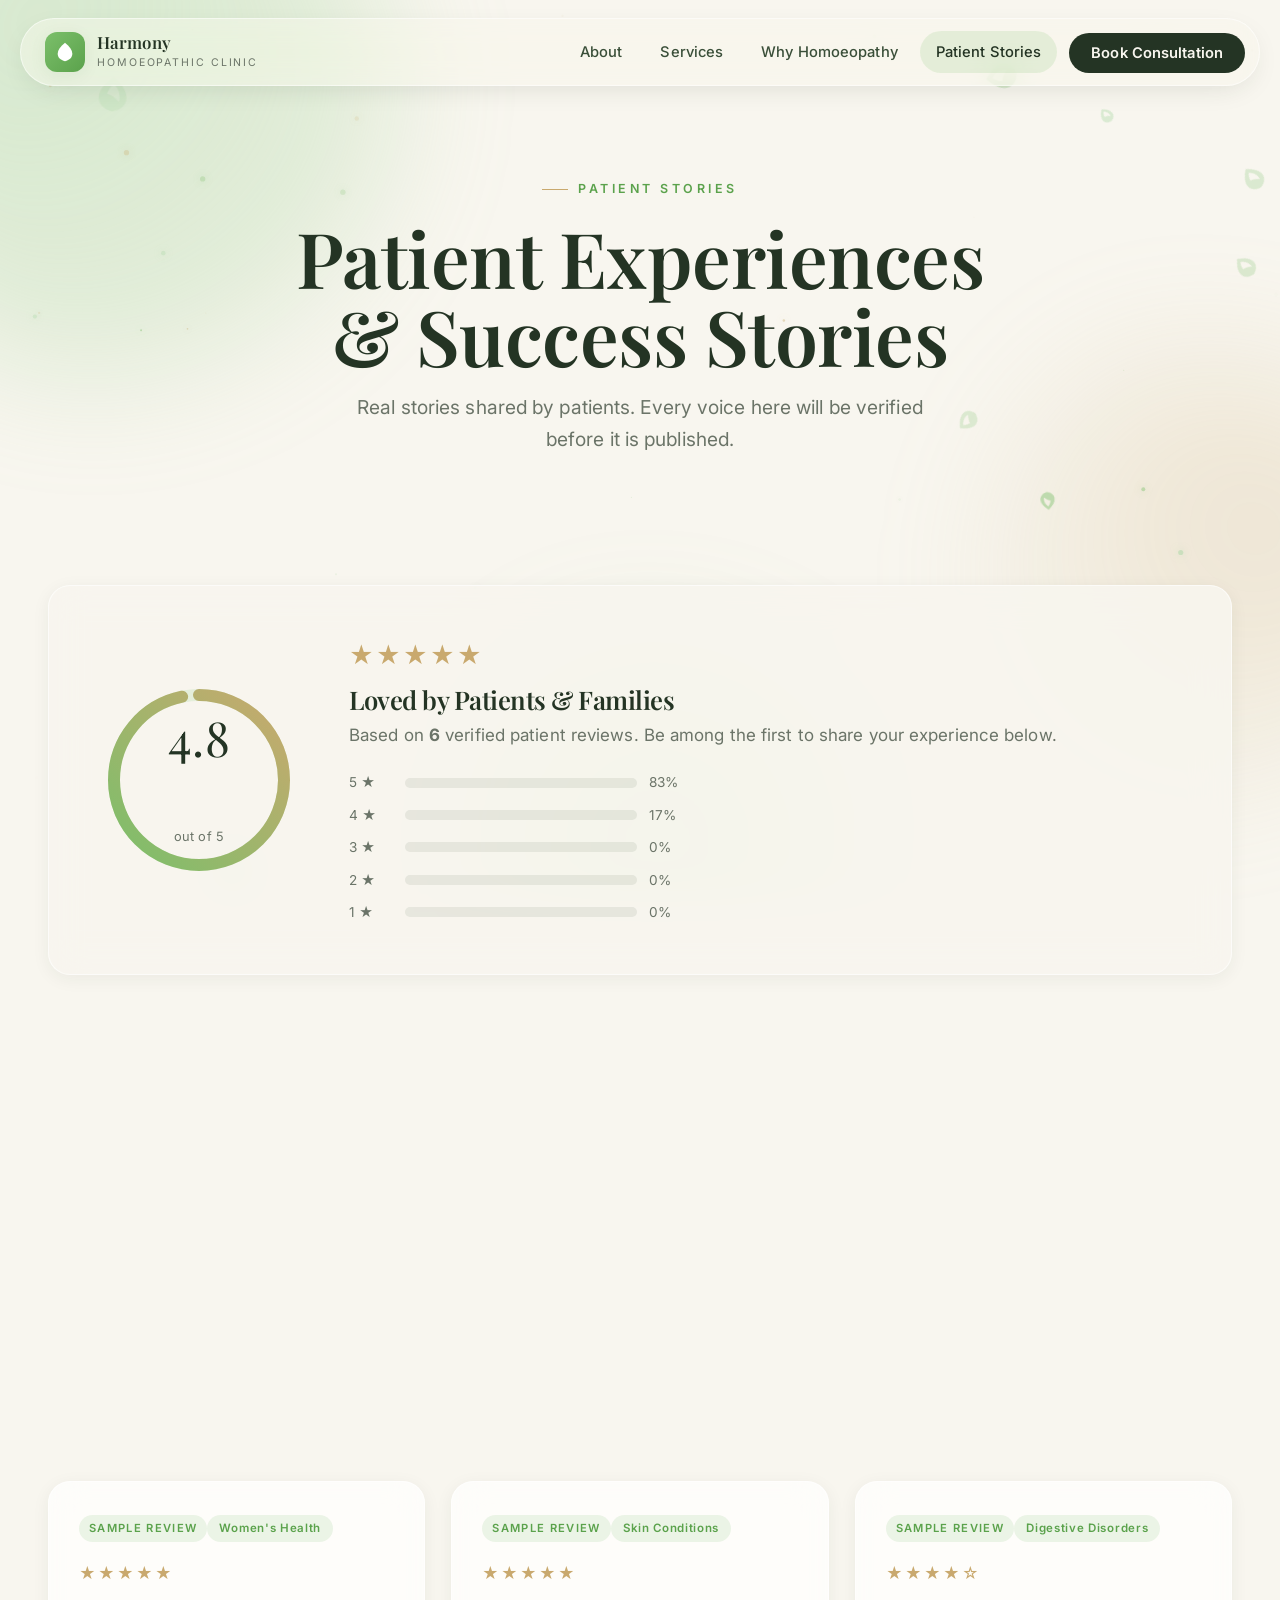
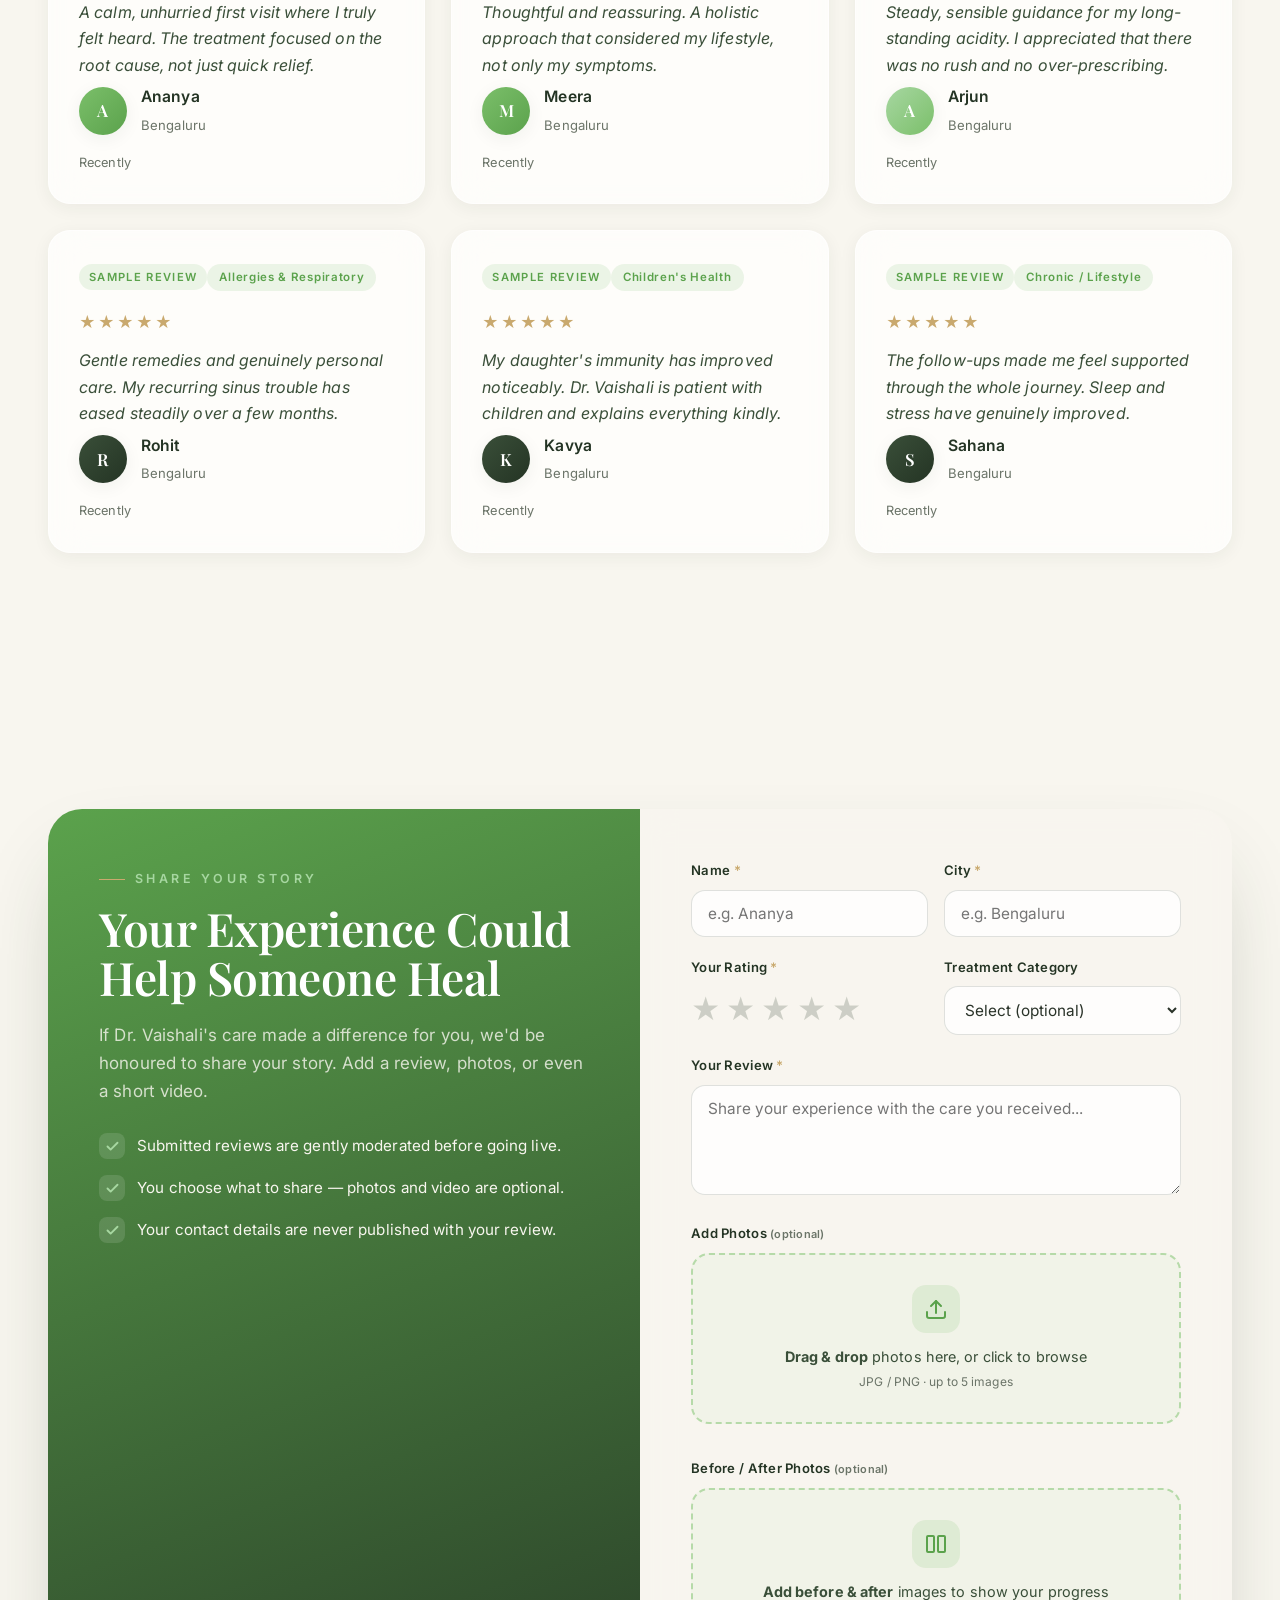
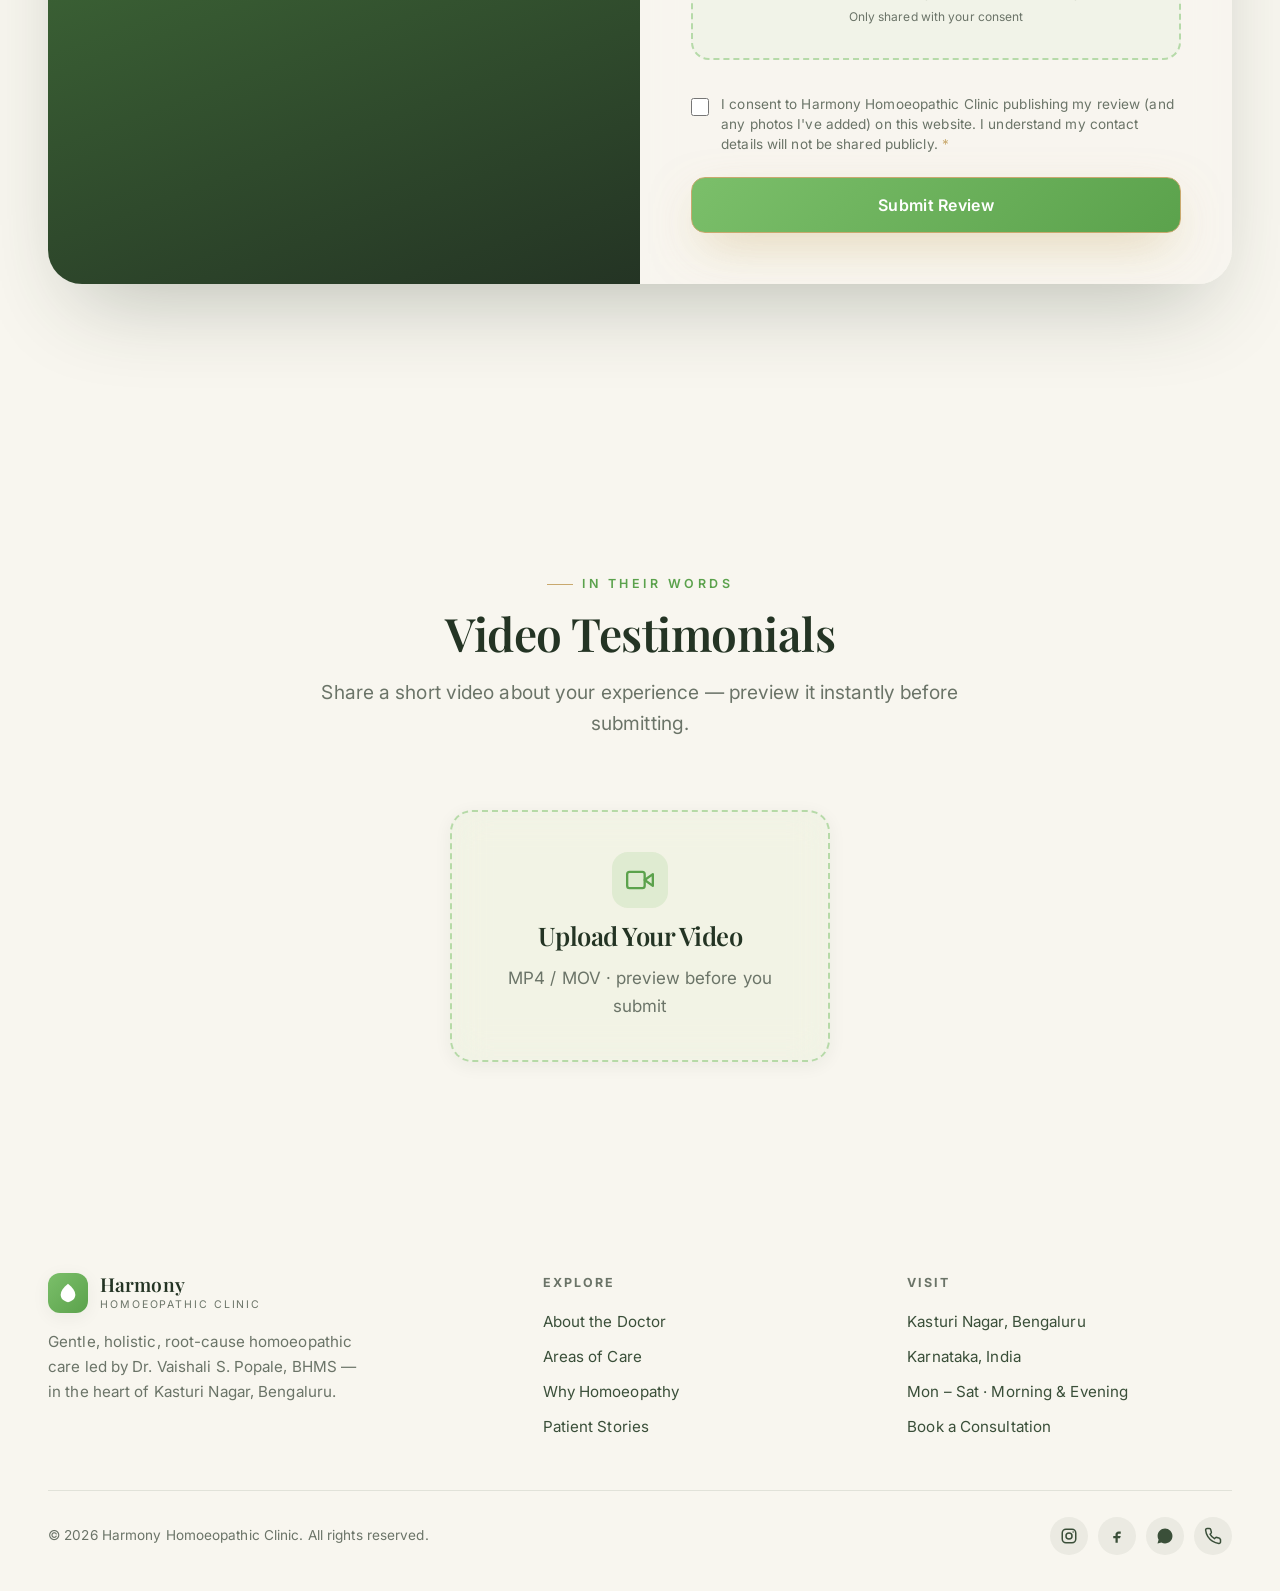
==== commit 7ee332f7: "Lighten dark-green stats band and contact panel on homepage; cache v=10" ====
--- a/reviews.html
+++ b/reviews.html
@@ -25,7 +25,7 @@
   <link rel="preconnect" href="https://fonts.googleapis.com" />
   <link rel="preconnect" href="https://fonts.gstatic.com" crossorigin />
   <link href="https://fonts.googleapis.com/css2?family=Inter:wght@400;500;600;700&family=Playfair+Display:ital,wght@0,500;0,600;0,700;1,500;1,600&display=swap" rel="stylesheet" />
-  <link rel="stylesheet" href="assets/css/styles.css?v=9" />
+  <link rel="stylesheet" href="assets/css/styles.css?v=10" />
 
   <!-- Schema.org -->
   <script type="application/ld+json">
@@ -305,7 +305,7 @@
   <script defer src="https://cdnjs.cloudflare.com/ajax/libs/gsap/3.12.5/gsap.min.js"></script>
   <script defer src="https://cdnjs.cloudflare.com/ajax/libs/gsap/3.12.5/ScrollTrigger.min.js"></script>
   <script defer src="https://cdn.jsdelivr.net/npm/@studio-freight/lenis@1.0.42/dist/lenis.min.js"></script>
-  <script defer src="assets/js/main.js?v=9"></script>
-  <script defer src="assets/js/reviews.js?v=9"></script>
+  <script defer src="assets/js/main.js?v=10"></script>
+  <script defer src="assets/js/reviews.js?v=10"></script>
 </body>
 </html>
--- a/assets/css/styles.css
+++ b/assets/css/styles.css
@@ -575,7 +575,7 @@
    SUCCESS STATS  (dark forest band)
    =================================================================== */
 .stats {
-  background: linear-gradient(160deg, var(--forest), #1a261a);
+  background: linear-gradient(160deg, #335032, #243a22);
   color: var(--cream); border-radius: clamp(28px, 4vw, 48px);
   margin: 0 24px; position: relative; overflow: hidden;
 }
@@ -622,7 +622,7 @@
    CONTACT
    =================================================================== */
 .contact-grid { grid-template-columns: 1fr 1fr; gap: 0; border-radius: var(--radius-lg); overflow: hidden; box-shadow: var(--shadow-lg); }
-.contact-info { padding: clamp(32px, 4vw, 54px); background: linear-gradient(160deg, var(--forest), #1c2a1c); color: var(--cream); }
+.contact-info { padding: clamp(32px, 4vw, 54px); background: linear-gradient(160deg, #335032, #243a22); color: var(--cream); }
 .contact-info .eyebrow { color: var(--green-light); }
 .contact-info h2 { color: #fff; margin: 14px 0 24px; }
 .contact-list { display: grid; gap: 22px; margin-top: 10px; }
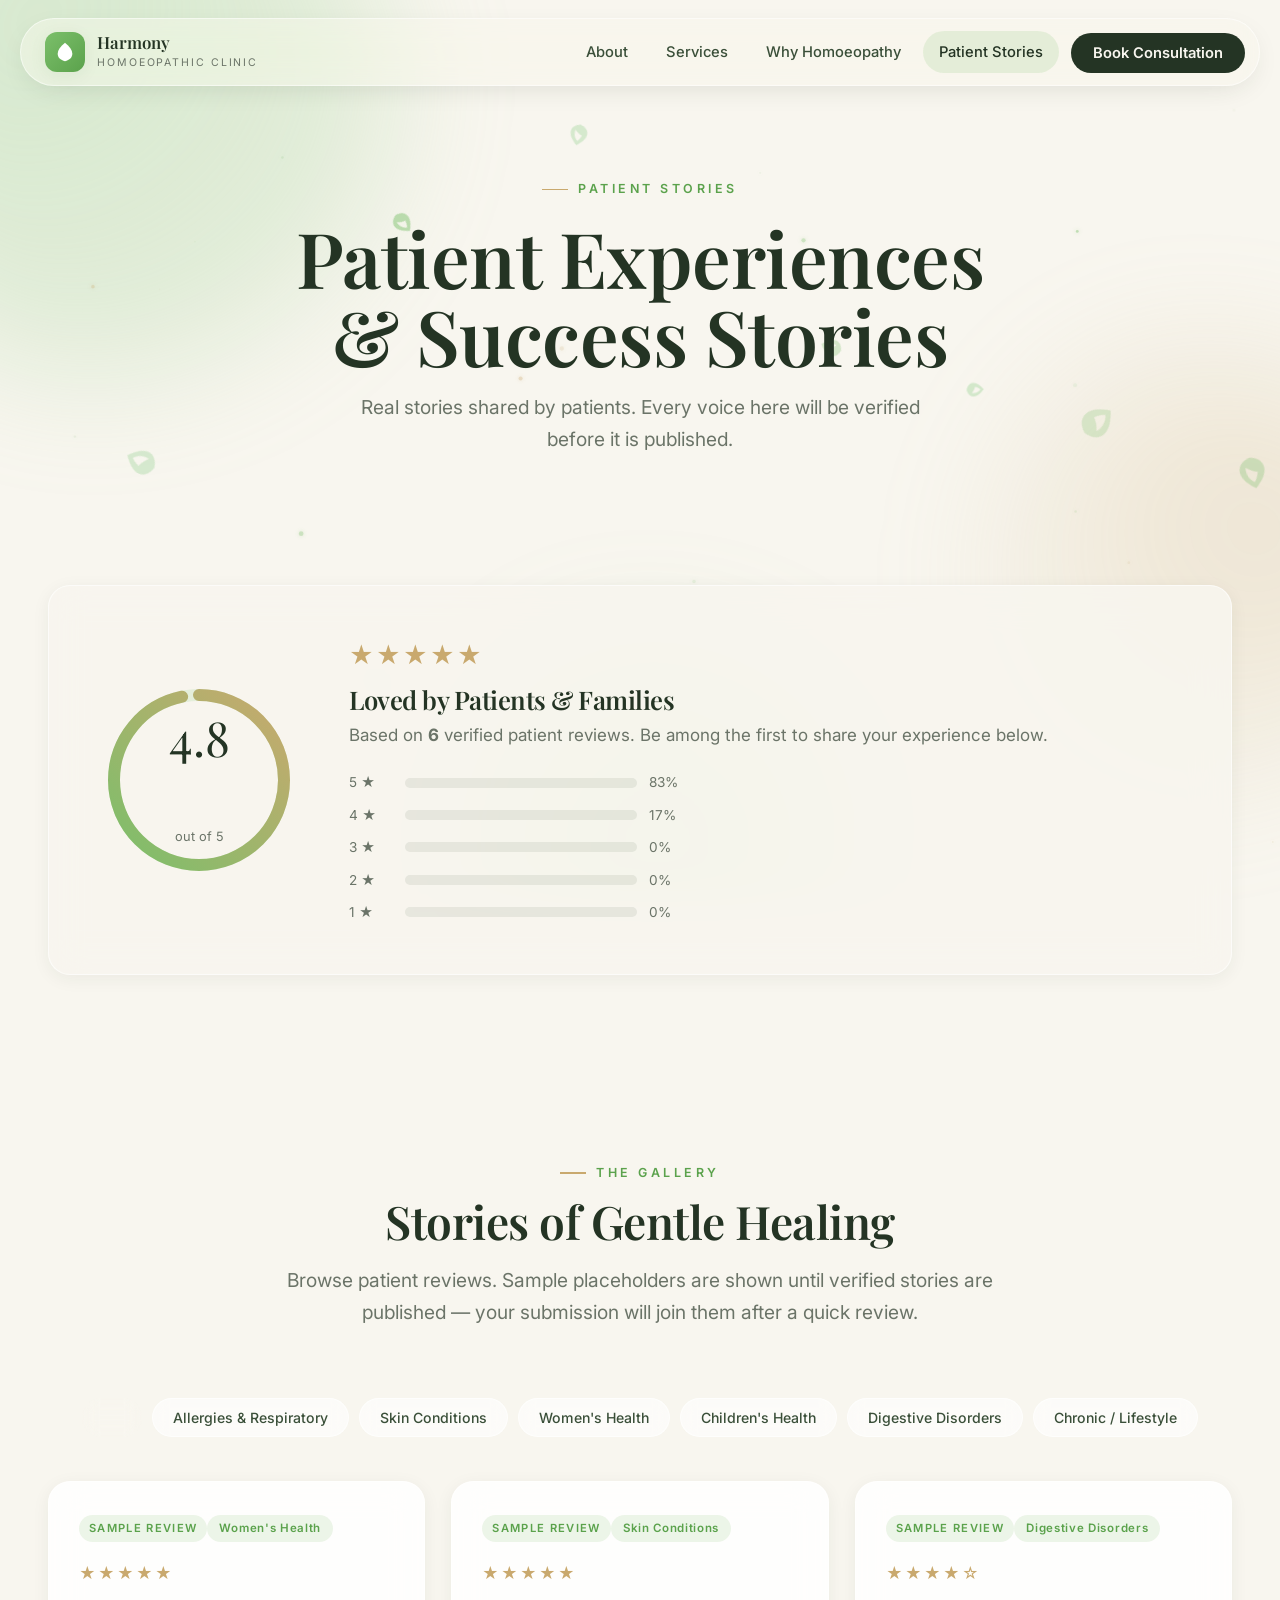
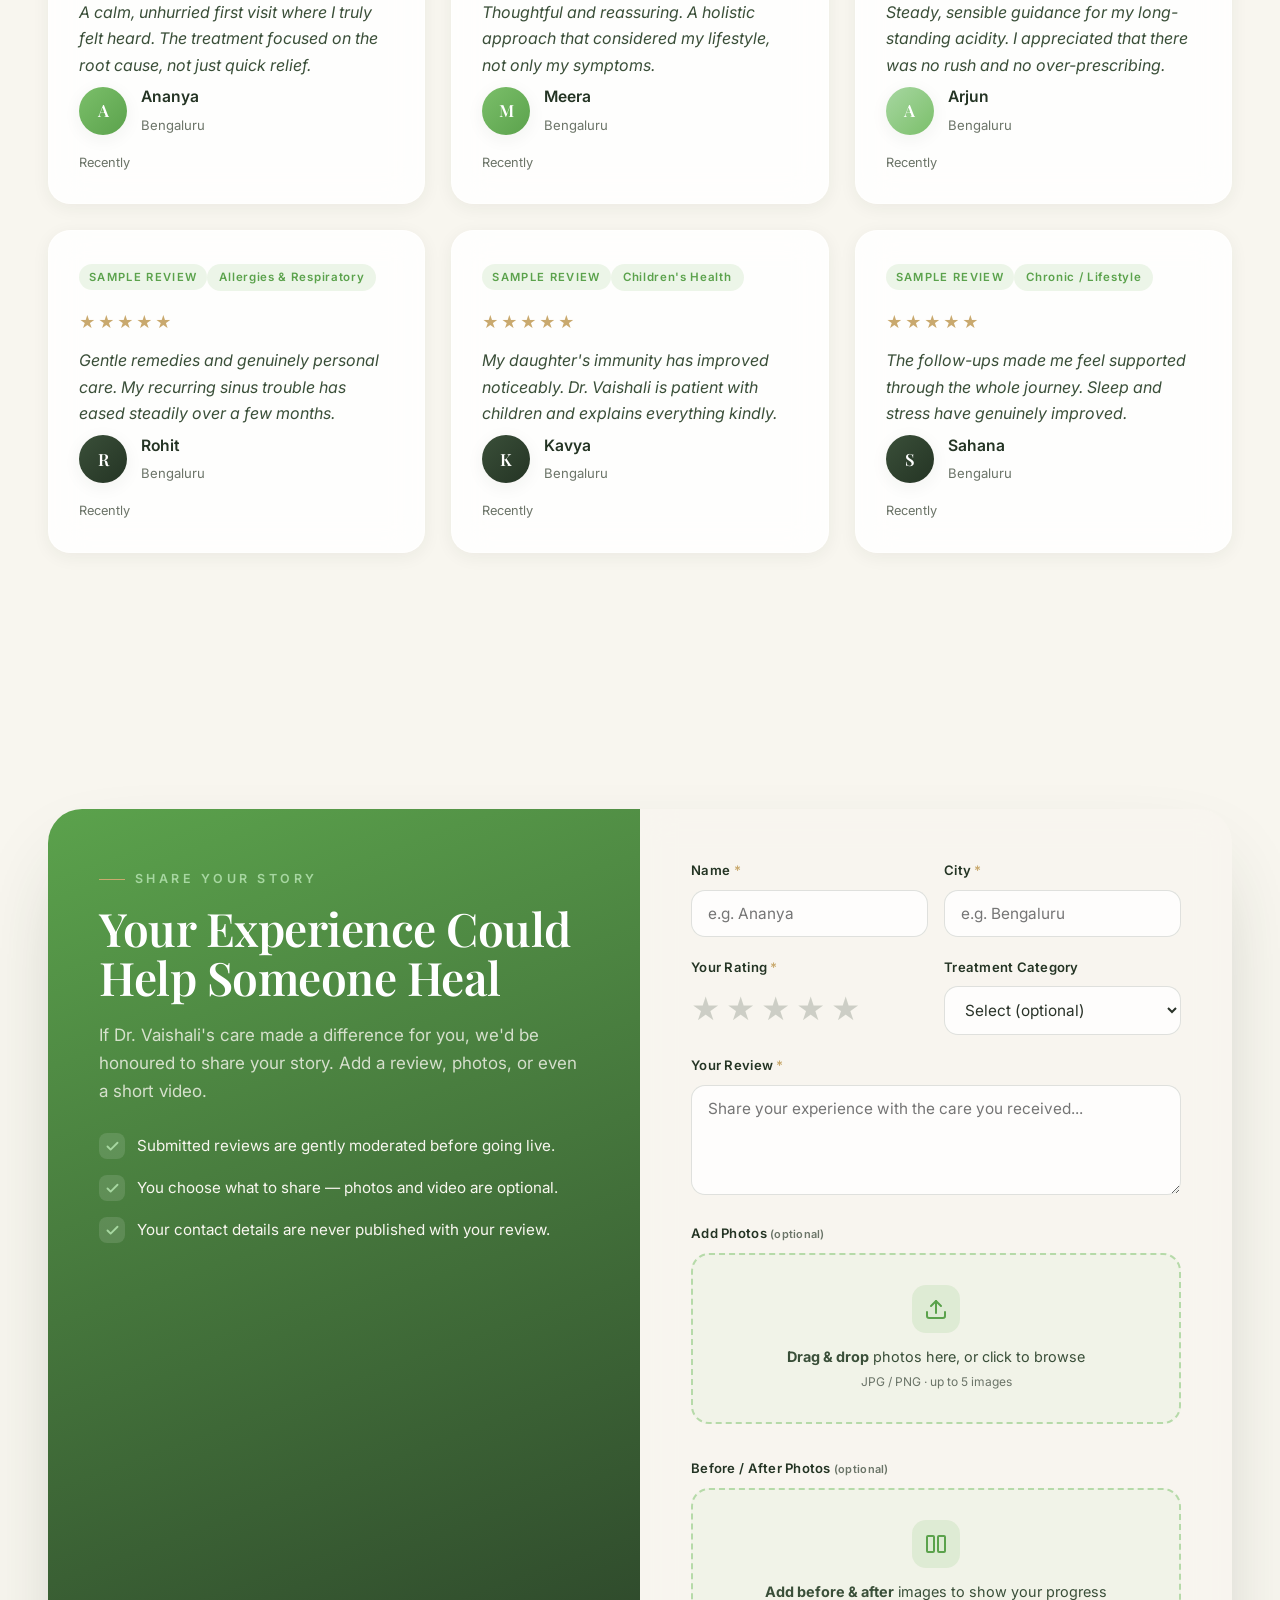
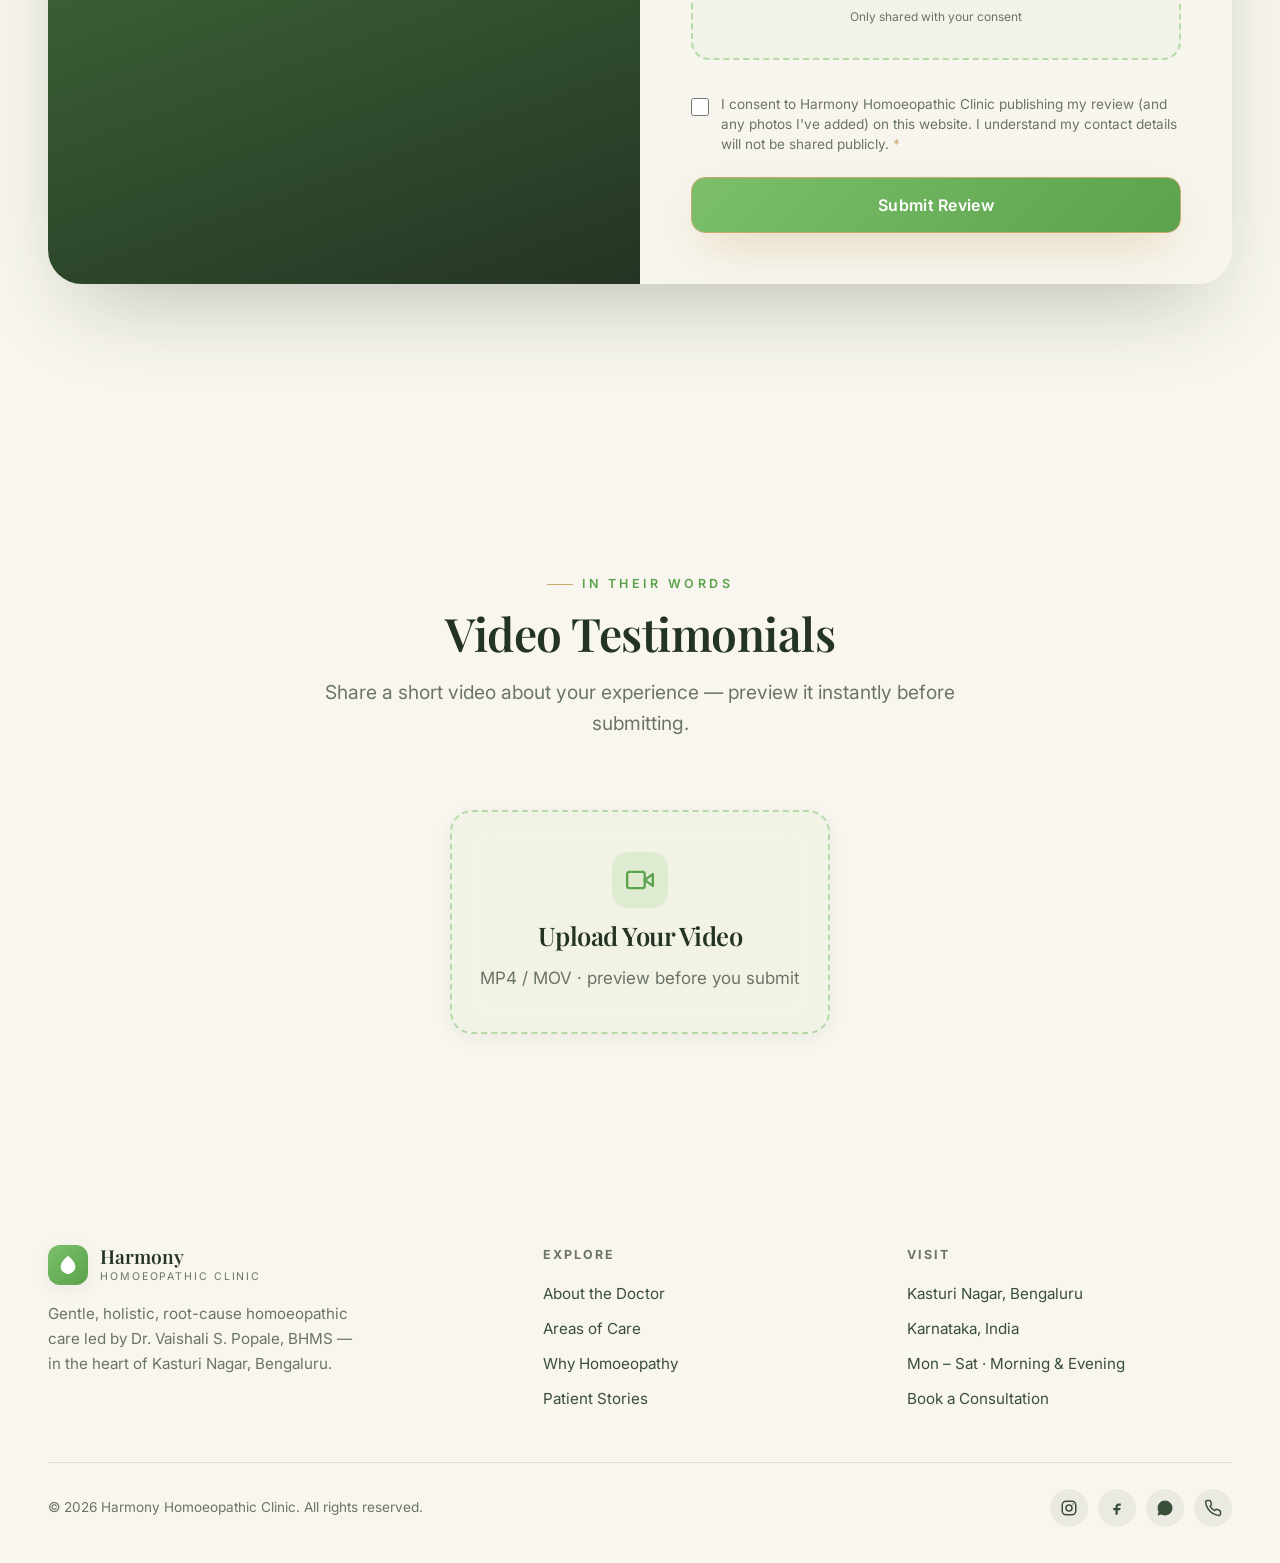
==== commit 6c38f3a1: "Crisper text: optimizeLegibility, remove fractional letter-spacing, more solid glass, softer particl" ====
--- a/reviews.html
+++ b/reviews.html
@@ -25,7 +25,7 @@
   <link rel="preconnect" href="https://fonts.googleapis.com" />
   <link rel="preconnect" href="https://fonts.gstatic.com" crossorigin />
   <link href="https://fonts.googleapis.com/css2?family=Inter:wght@400;500;600;700&family=Playfair+Display:ital,wght@0,500;0,600;0,700;1,500;1,600&display=swap" rel="stylesheet" />
-  <link rel="stylesheet" href="assets/css/styles.css?v=10" />
+  <link rel="stylesheet" href="assets/css/styles.css?v=11" />
 
   <!-- Schema.org -->
   <script type="application/ld+json">
@@ -305,7 +305,7 @@
   <script defer src="https://cdnjs.cloudflare.com/ajax/libs/gsap/3.12.5/gsap.min.js"></script>
   <script defer src="https://cdnjs.cloudflare.com/ajax/libs/gsap/3.12.5/ScrollTrigger.min.js"></script>
   <script defer src="https://cdn.jsdelivr.net/npm/@studio-freight/lenis@1.0.42/dist/lenis.min.js"></script>
-  <script defer src="assets/js/main.js?v=10"></script>
-  <script defer src="assets/js/reviews.js?v=10"></script>
+  <script defer src="assets/js/main.js?v=11"></script>
+  <script defer src="assets/js/reviews.js?v=11"></script>
 </body>
 </html>
--- a/assets/css/styles.css
+++ b/assets/css/styles.css
@@ -22,8 +22,8 @@
   --line: rgba(36, 52, 36, 0.10);
 
   /* Glass */
-  --glass-bg: rgba(255, 255, 255, 0.55);
-  --glass-bg-strong: rgba(255, 255, 255, 0.72);
+  --glass-bg: rgba(255, 255, 255, 0.7);
+  --glass-bg-strong: rgba(255, 255, 255, 0.86);
   --glass-border: rgba(255, 255, 255, 0.6);
   --glass-blur: 18px;
 
@@ -68,10 +68,11 @@
   line-height: 1.65;
   font-size: 17px;
   font-weight: 400;
-  letter-spacing: 0.1px;
+  letter-spacing: normal;
   overflow-x: hidden;
   -webkit-font-smoothing: antialiased;
   -moz-osx-font-smoothing: grayscale;
+  text-rendering: optimizeLegibility;
   position: relative;
 }
 
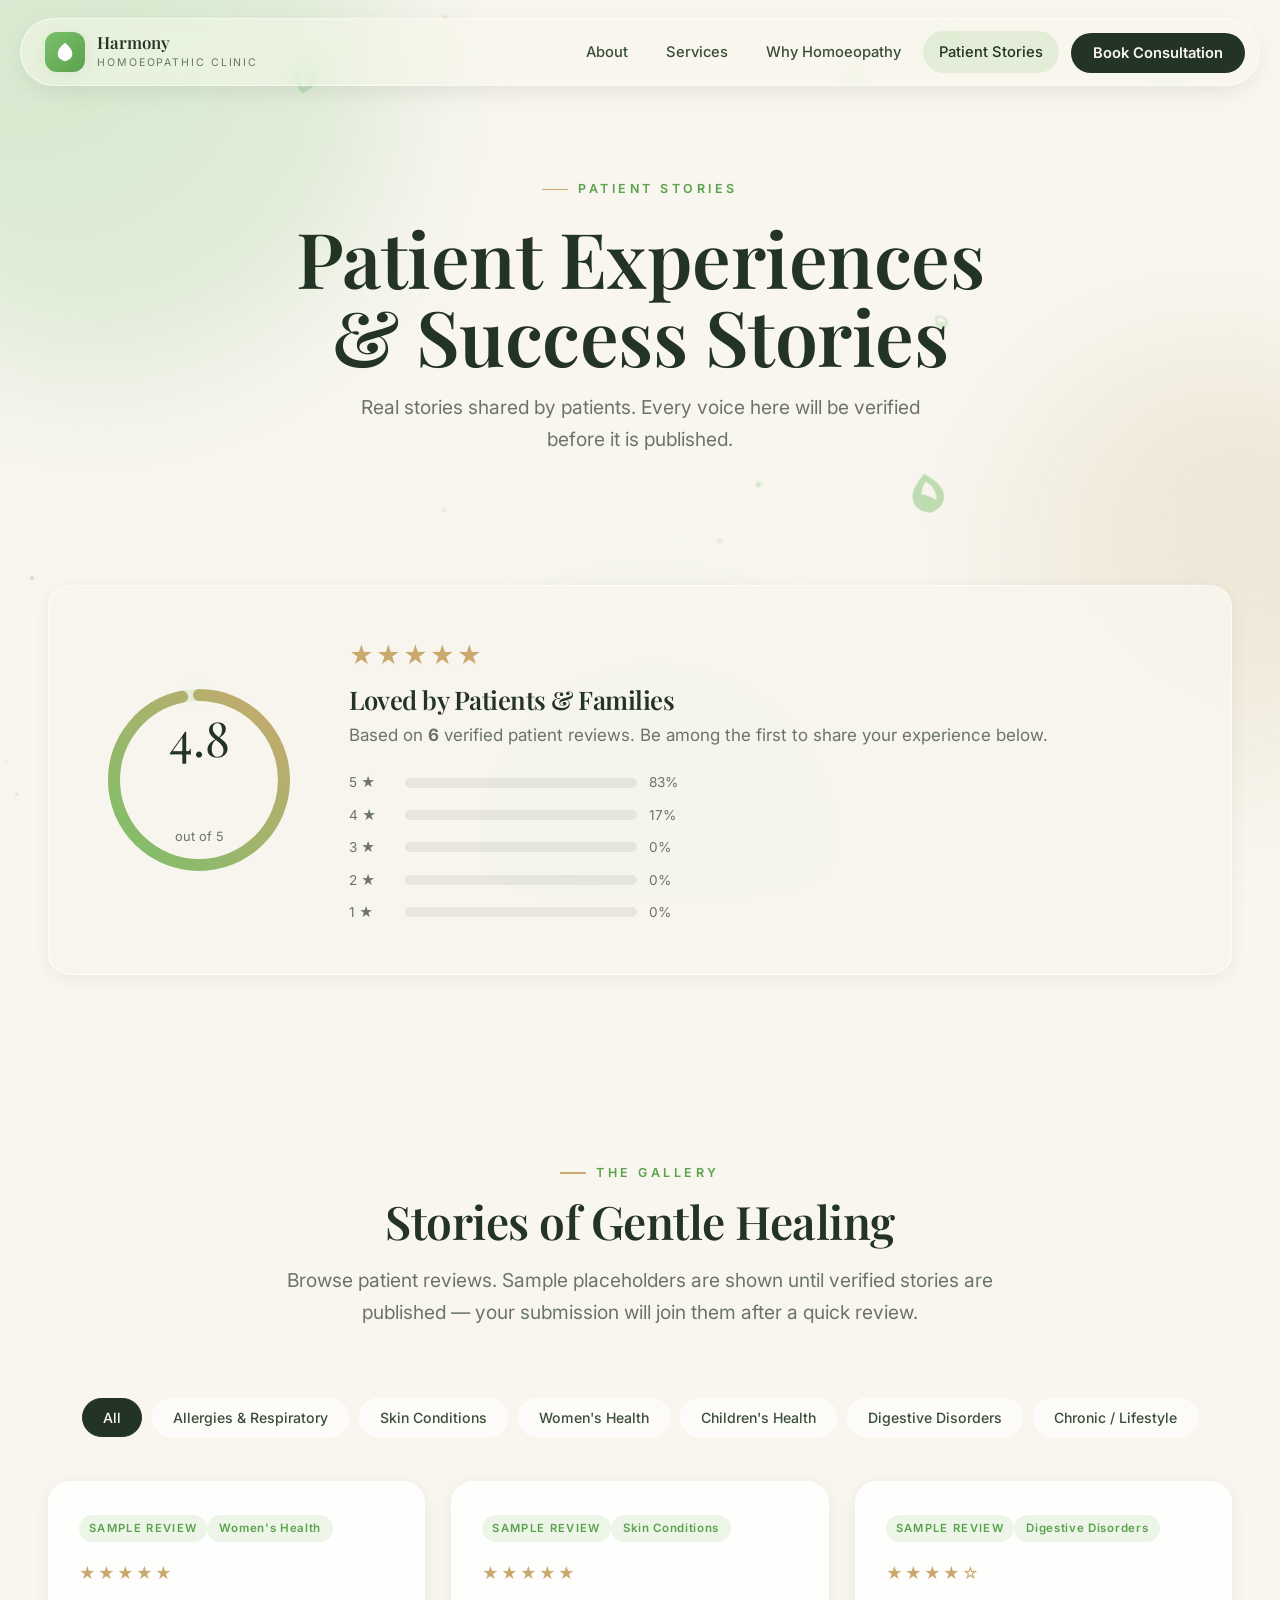
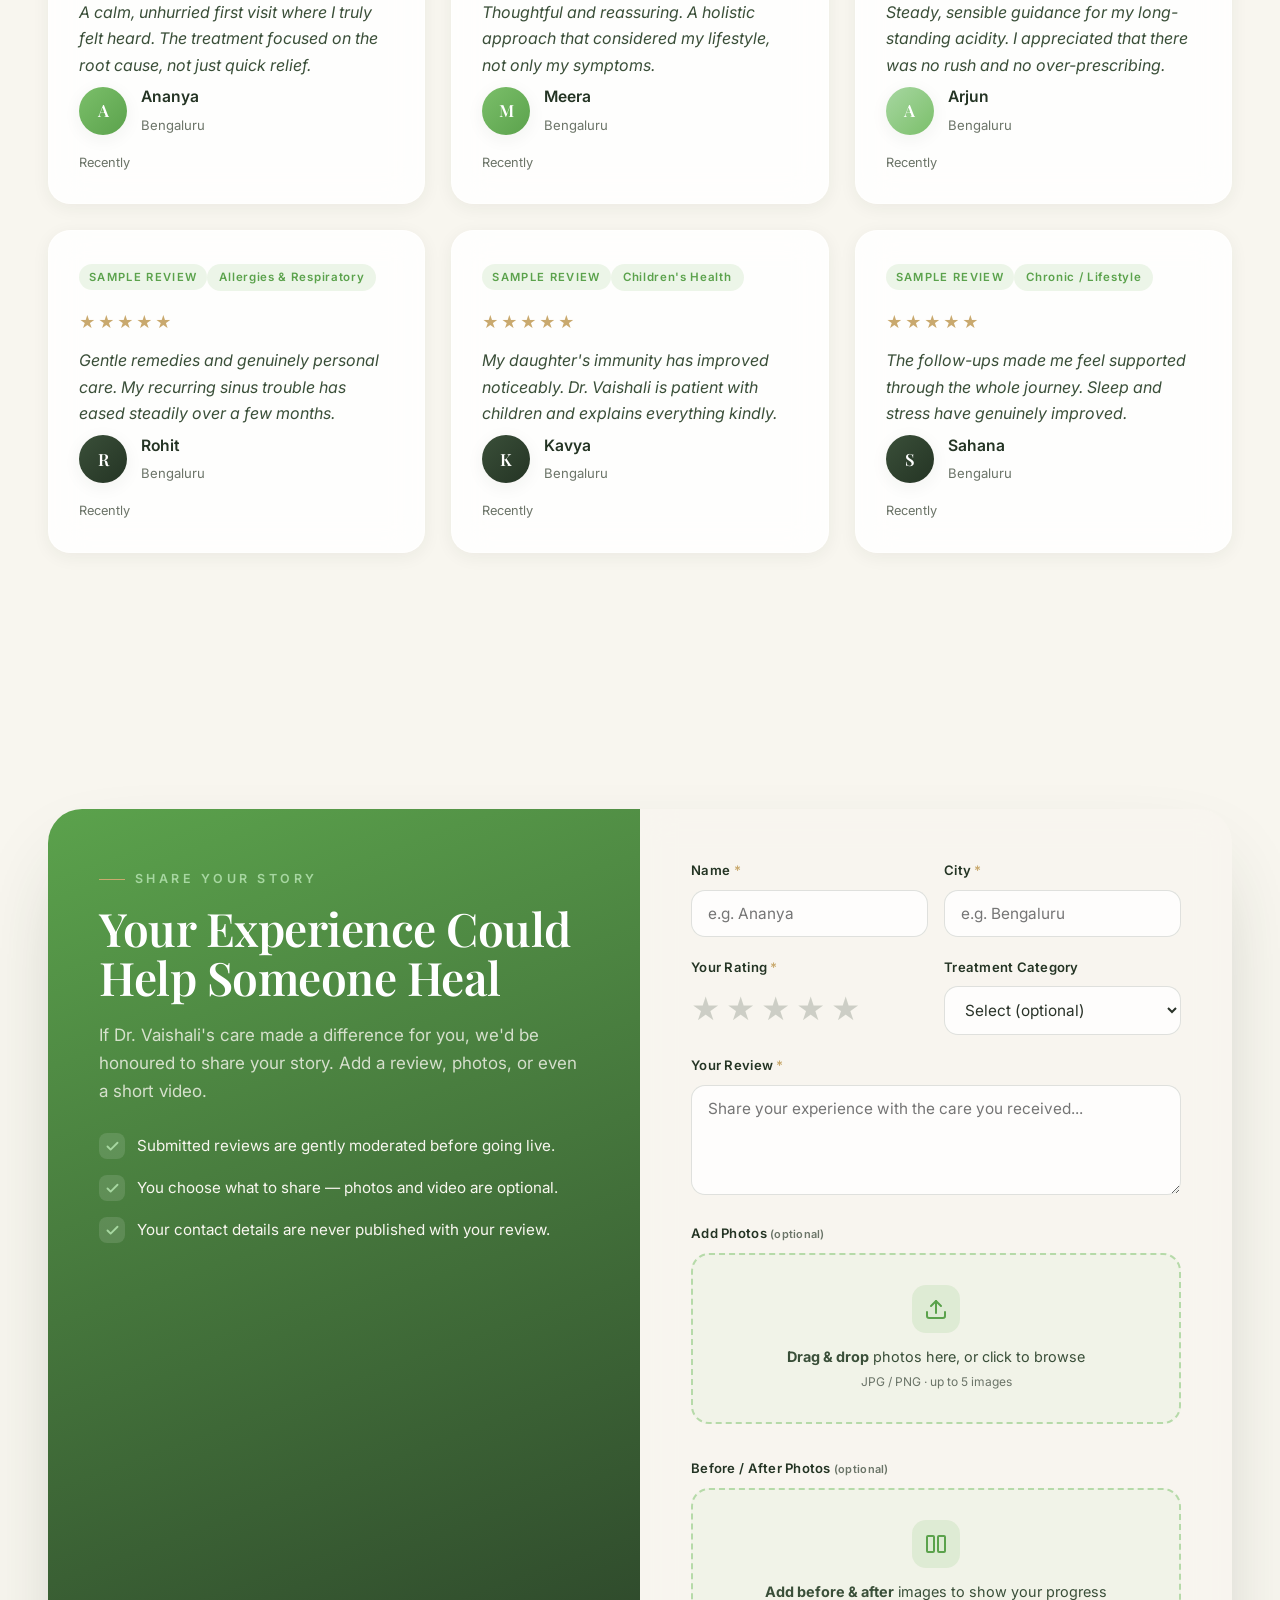
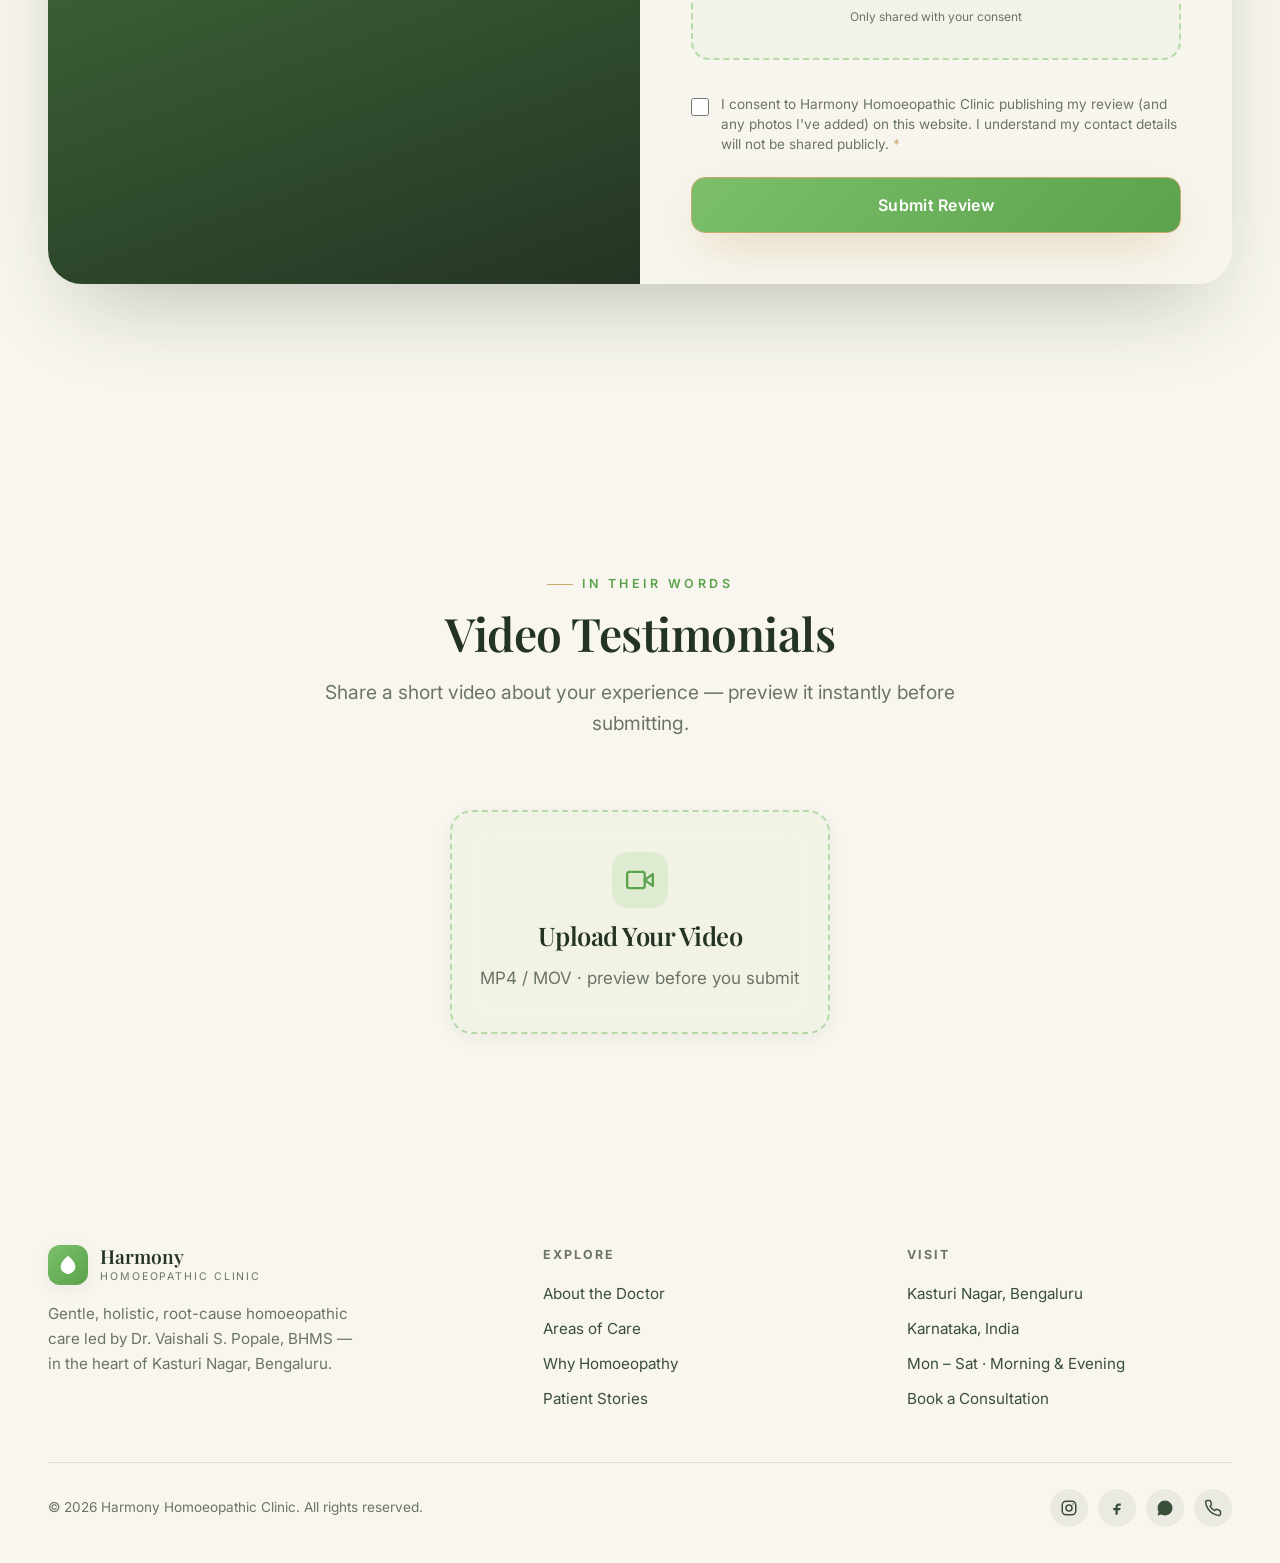
==== commit d227fc62: "Make trust-bar cards cream; cache v=12" ====
--- a/reviews.html
+++ b/reviews.html
@@ -25,7 +25,7 @@
   <link rel="preconnect" href="https://fonts.googleapis.com" />
   <link rel="preconnect" href="https://fonts.gstatic.com" crossorigin />
   <link href="https://fonts.googleapis.com/css2?family=Inter:wght@400;500;600;700&family=Playfair+Display:ital,wght@0,500;0,600;0,700;1,500;1,600&display=swap" rel="stylesheet" />
-  <link rel="stylesheet" href="assets/css/styles.css?v=11" />
+  <link rel="stylesheet" href="assets/css/styles.css?v=12" />
 
   <!-- Schema.org -->
   <script type="application/ld+json">
@@ -305,7 +305,7 @@
   <script defer src="https://cdnjs.cloudflare.com/ajax/libs/gsap/3.12.5/gsap.min.js"></script>
   <script defer src="https://cdnjs.cloudflare.com/ajax/libs/gsap/3.12.5/ScrollTrigger.min.js"></script>
   <script defer src="https://cdn.jsdelivr.net/npm/@studio-freight/lenis@1.0.42/dist/lenis.min.js"></script>
-  <script defer src="assets/js/main.js?v=11"></script>
-  <script defer src="assets/js/reviews.js?v=11"></script>
+  <script defer src="assets/js/main.js?v=12"></script>
+  <script defer src="assets/js/reviews.js?v=12"></script>
 </body>
 </html>
--- a/assets/css/styles.css
+++ b/assets/css/styles.css
@@ -480,7 +480,7 @@
    =================================================================== */
 .trust { position: relative; z-index: 3; margin-top: -40px; }
 .trust-grid { grid-template-columns: repeat(4, 1fr); }
-.trust-card { text-align: center; padding: 30px 22px; }
+.trust-card { text-align: center; padding: 30px 22px; background: rgba(248,246,239,0.9); }
 .trust-card .num { font-family: var(--font-display); font-size: clamp(2rem, 3.4vw, 2.8rem); color: var(--forest); line-height: 1.05; overflow-wrap: break-word; hyphens: auto; }
 .trust-card .num.serif { font-size: clamp(1.2rem, 1.8vw, 1.55rem); line-height: 1.12; }
 .trust-card .num .suffix { color: var(--gold); }
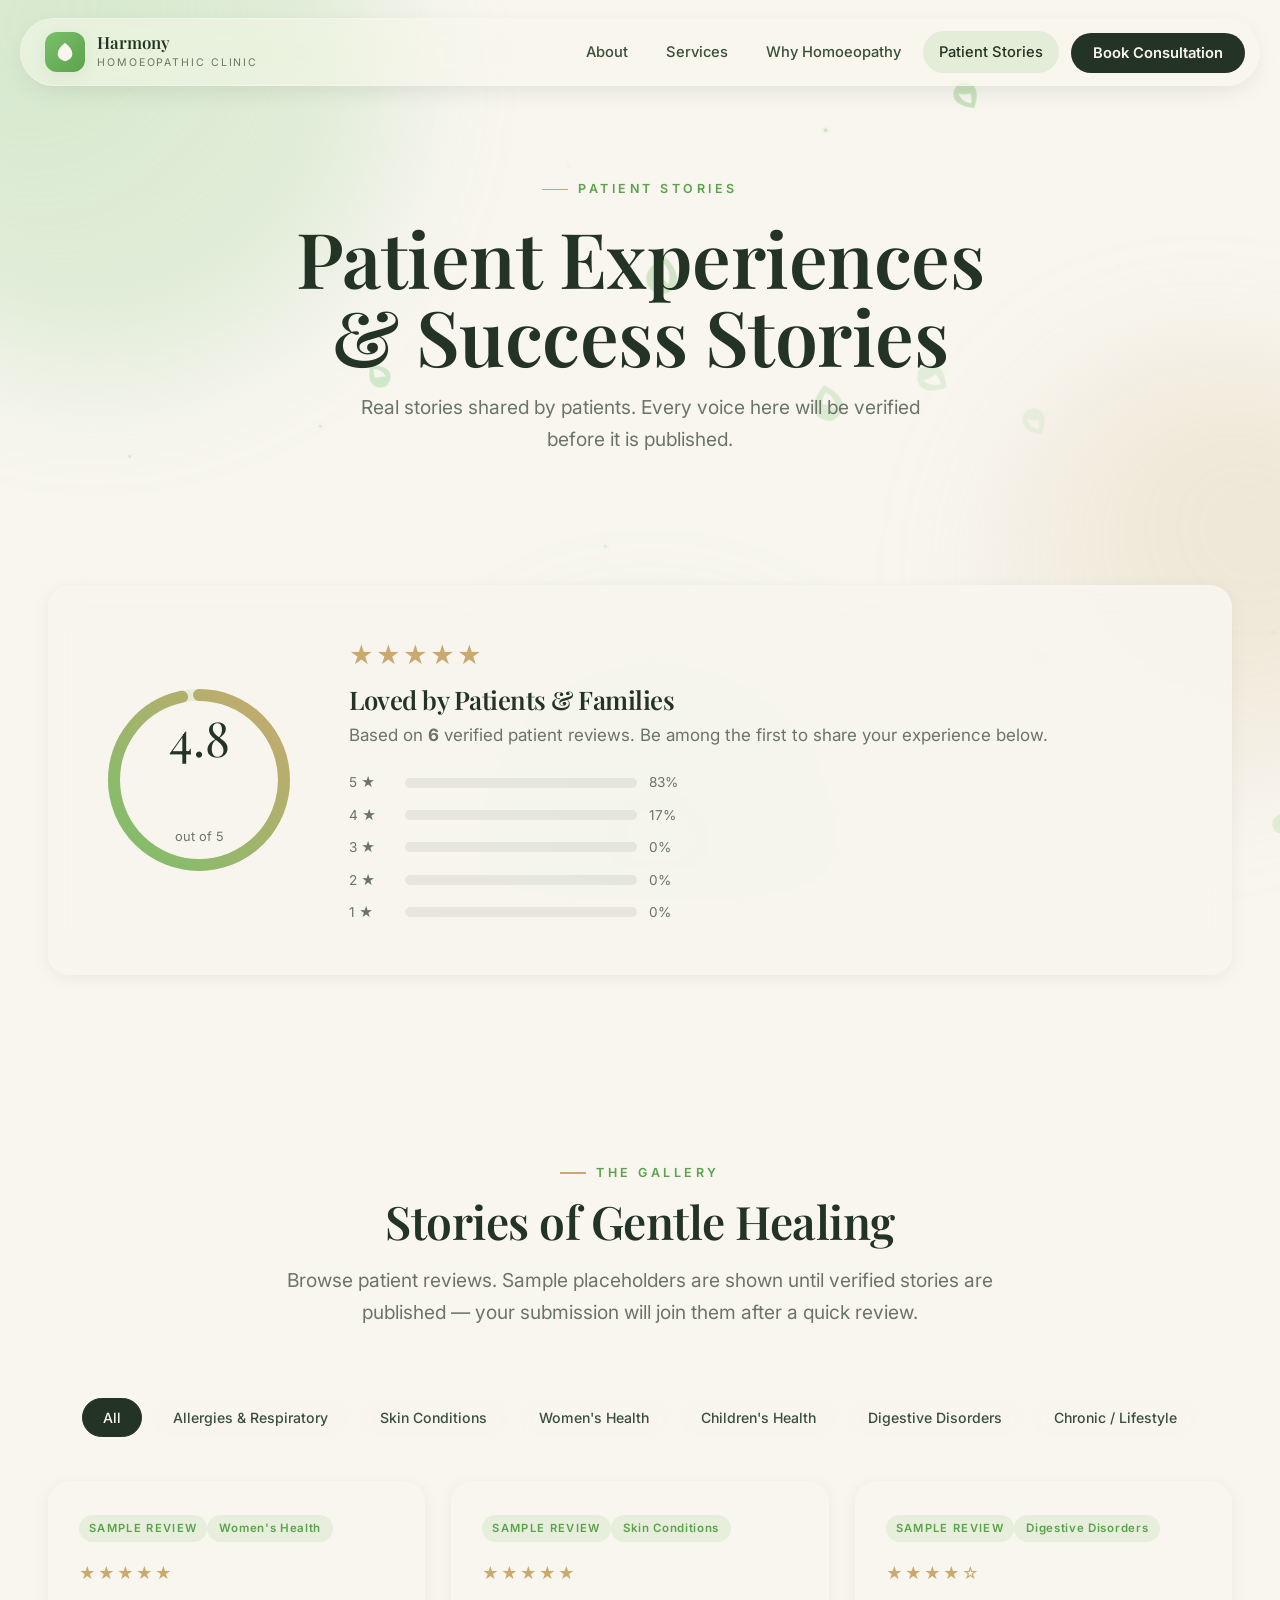
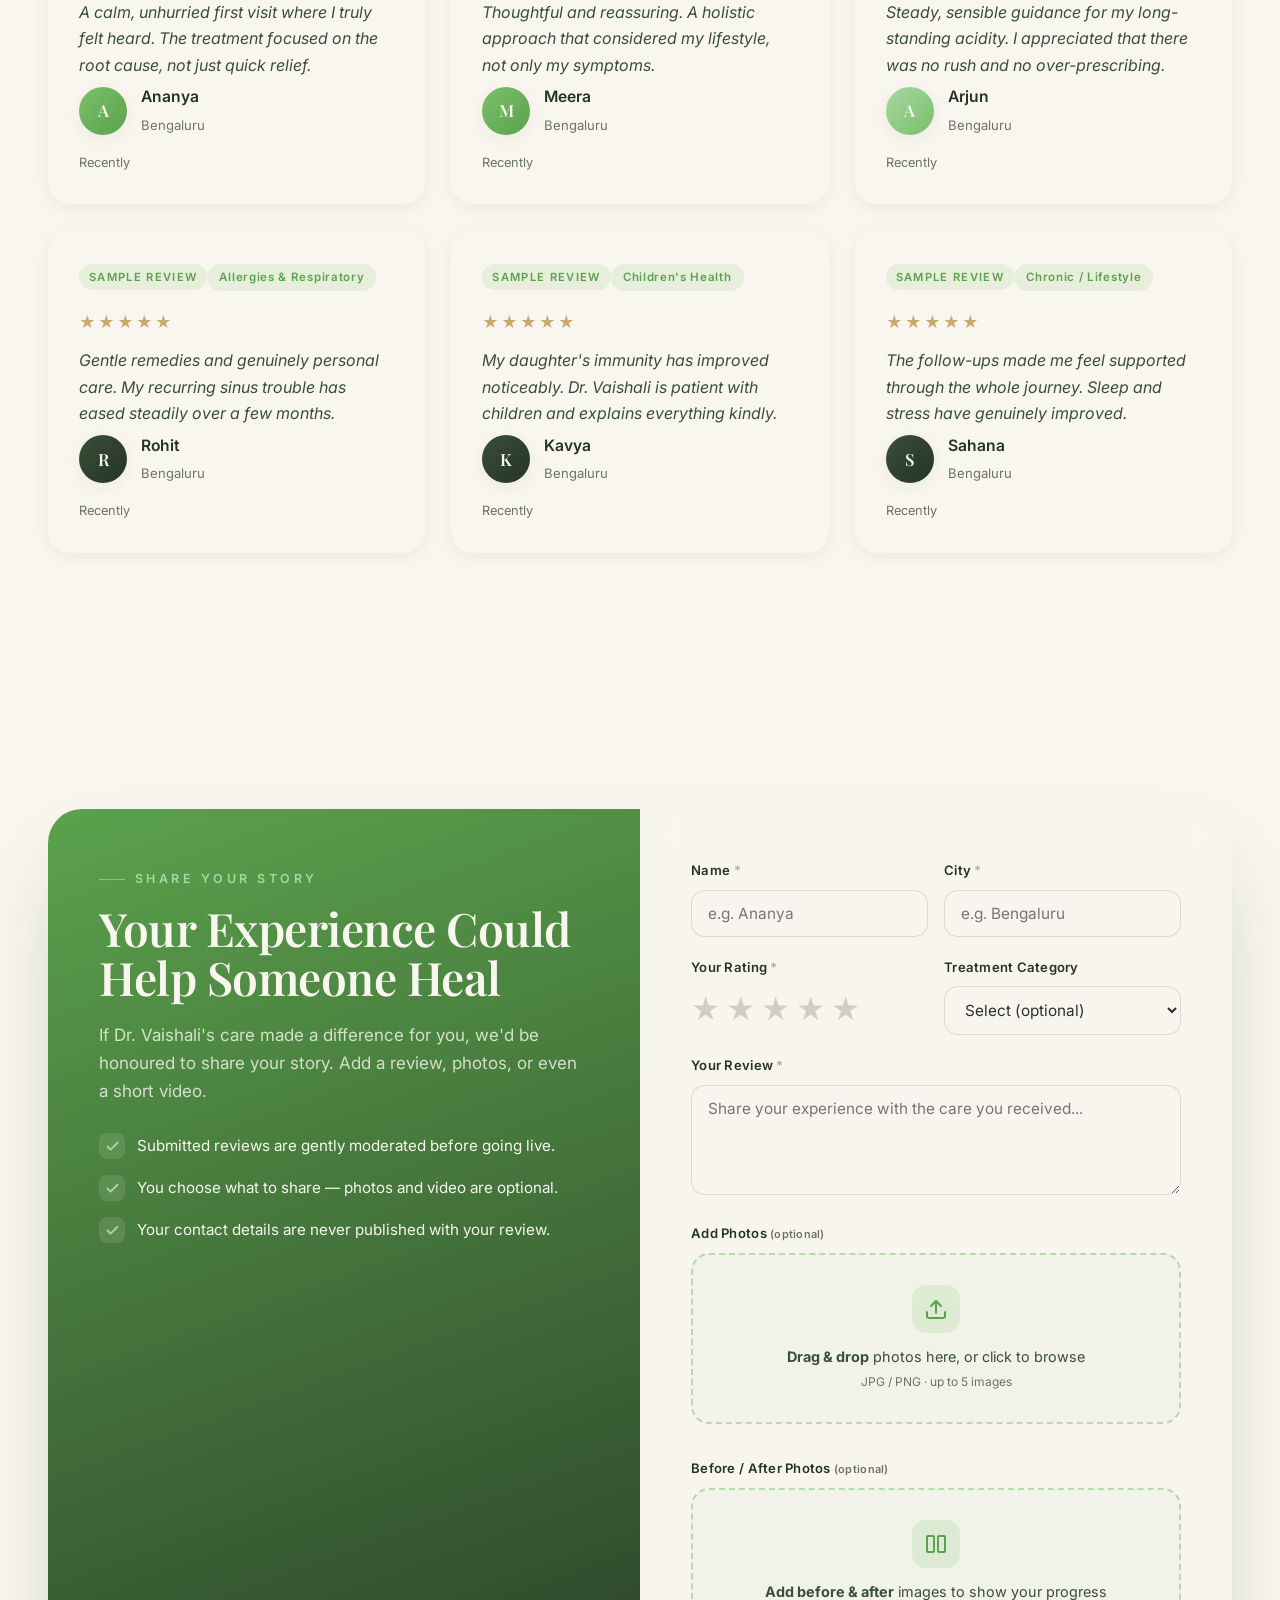
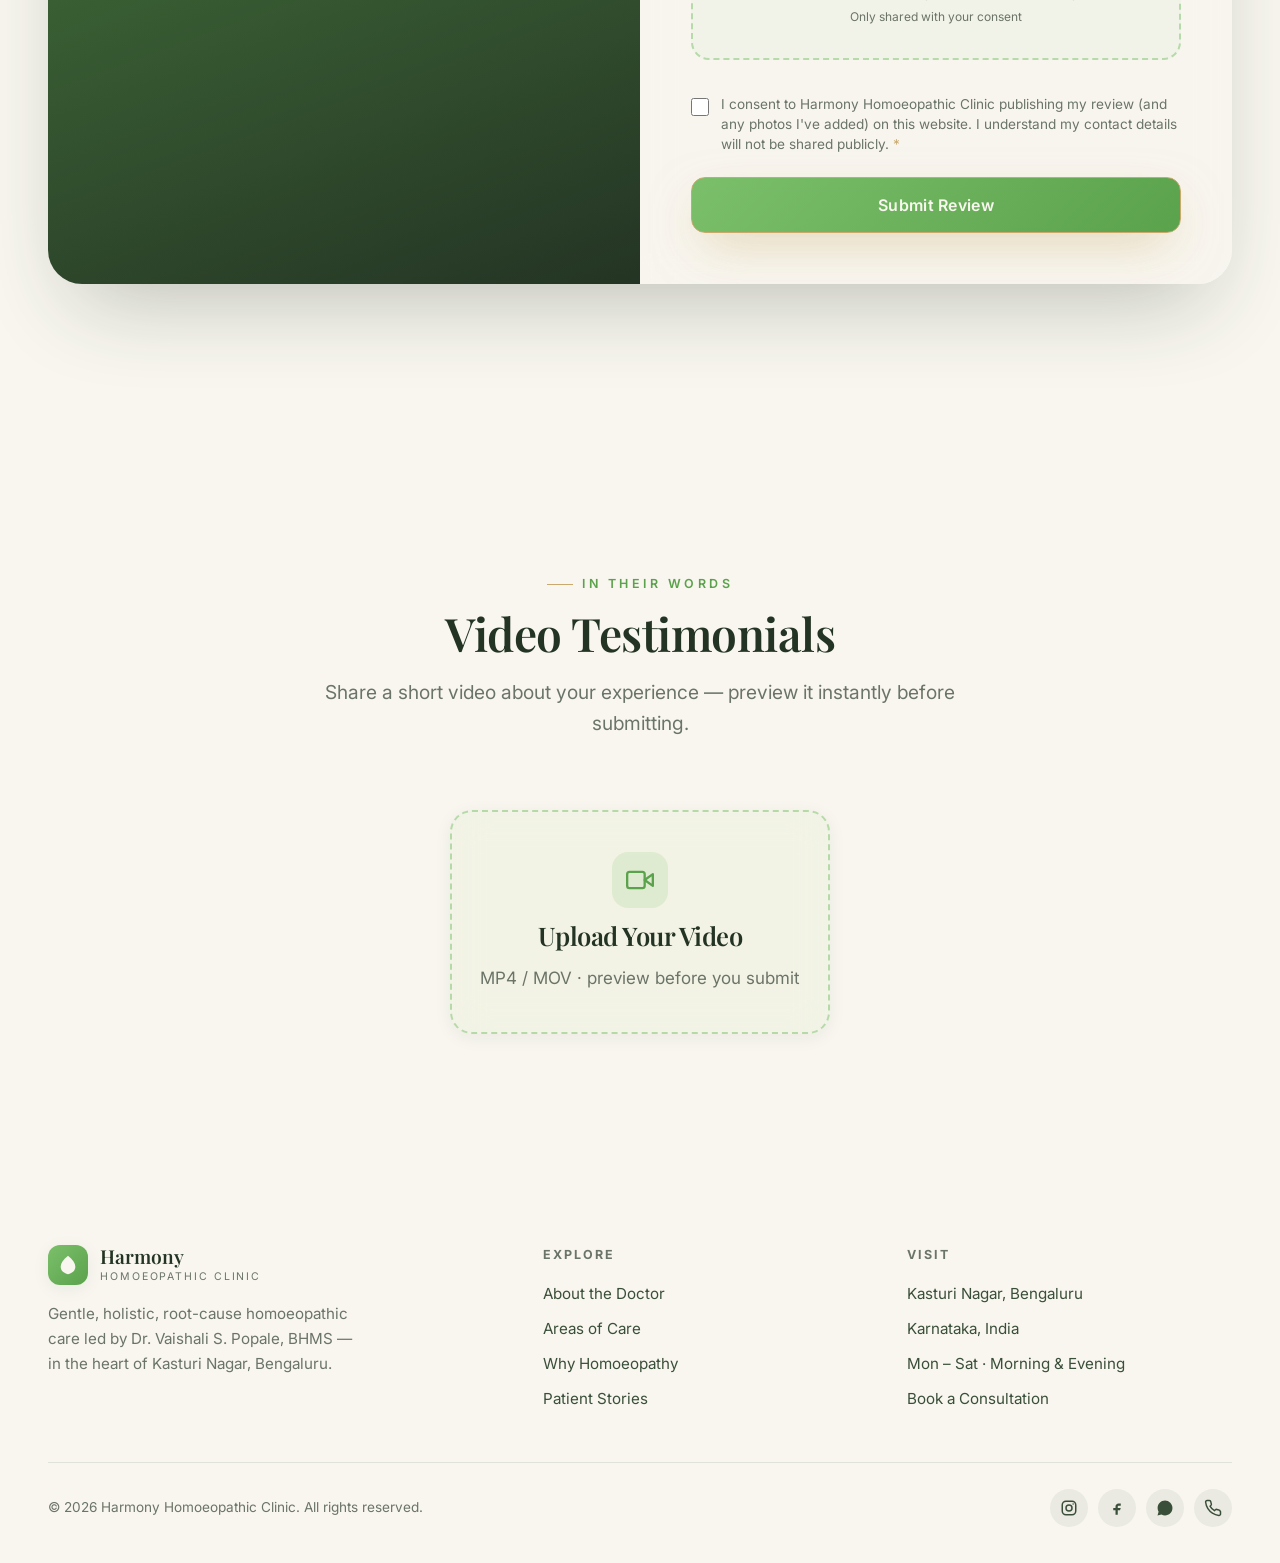
==== commit 34ce4ef5: "Convert all white surfaces/text to cream site-wide; cache v=13" ====
--- a/reviews.html
+++ b/reviews.html
@@ -25,7 +25,7 @@
   <link rel="preconnect" href="https://fonts.googleapis.com" />
   <link rel="preconnect" href="https://fonts.gstatic.com" crossorigin />
   <link href="https://fonts.googleapis.com/css2?family=Inter:wght@400;500;600;700&family=Playfair+Display:ital,wght@0,500;0,600;0,700;1,500;1,600&display=swap" rel="stylesheet" />
-  <link rel="stylesheet" href="assets/css/styles.css?v=12" />
+  <link rel="stylesheet" href="assets/css/styles.css?v=13" />
 
   <!-- Schema.org -->
   <script type="application/ld+json">
@@ -305,7 +305,7 @@
   <script defer src="https://cdnjs.cloudflare.com/ajax/libs/gsap/3.12.5/gsap.min.js"></script>
   <script defer src="https://cdnjs.cloudflare.com/ajax/libs/gsap/3.12.5/ScrollTrigger.min.js"></script>
   <script defer src="https://cdn.jsdelivr.net/npm/@studio-freight/lenis@1.0.42/dist/lenis.min.js"></script>
-  <script defer src="assets/js/main.js?v=12"></script>
-  <script defer src="assets/js/reviews.js?v=12"></script>
+  <script defer src="assets/js/main.js?v=13"></script>
+  <script defer src="assets/js/reviews.js?v=13"></script>
 </body>
 </html>
--- a/assets/css/styles.css
+++ b/assets/css/styles.css
@@ -12,7 +12,7 @@
   --beige: #F3EFE5;
   --forest: #243424;
   --gold: #C9A96E;
-  --white: #FFFFFF;
+  --white: #F8F6EF;
 
   /* Derived tints */
   --green-deep: #5BA24C;
@@ -22,9 +22,9 @@
   --line: rgba(36, 52, 36, 0.10);
 
   /* Glass */
-  --glass-bg: rgba(255, 255, 255, 0.7);
-  --glass-bg-strong: rgba(255, 255, 255, 0.86);
-  --glass-border: rgba(255, 255, 255, 0.6);
+  --glass-bg: rgba(248, 246, 239, 0.7);
+  --glass-bg-strong: rgba(248, 246, 239, 0.86);
+  --glass-border: rgba(248, 246, 239, 0.6);
   --glass-blur: 18px;
 
   /* Shadows */
@@ -259,7 +259,7 @@
 .btn-ghost:hover { background: var(--forest); color: var(--cream); transform: translateY(-2px); }
 
 .btn-soft {
-  background: rgba(255,255,255,0.7);
+  background: rgba(248,246,239,0.7);
   color: var(--forest);
   border: 1px solid var(--glass-border);
   -webkit-backdrop-filter: blur(10px); backdrop-filter: blur(10px);
@@ -285,7 +285,7 @@
 .btn-cta::before {
   content: "";
   position: absolute; inset: 0;
-  background: linear-gradient(120deg, transparent 20%, rgba(255,255,255,0.45) 50%, transparent 80%);
+  background: linear-gradient(120deg, transparent 20%, rgba(248,246,239,0.45) 50%, transparent 80%);
   transform: translateX(-120%);
   transition: transform 0.8s var(--ease);
   z-index: -1;
@@ -317,7 +317,7 @@
   background: rgba(248,246,239,0.55);
   -webkit-backdrop-filter: blur(14px) saturate(160%);
   backdrop-filter: blur(14px) saturate(160%);
-  border: 1px solid rgba(255,255,255,0.5);
+  border: 1px solid rgba(248,246,239,0.5);
   box-shadow: 0 8px 30px -12px rgba(36,52,36,0.18);
   transition: padding 0.4s var(--ease), background 0.4s var(--ease), box-shadow 0.4s var(--ease), top 0.4s var(--ease);
 }
@@ -330,7 +330,7 @@
 .brand-mark {
   width: 40px; height: 40px; border-radius: 12px; flex: none;
   background: linear-gradient(135deg, var(--green), var(--green-deep));
-  display: grid; place-items: center; color: #fff;
+  display: grid; place-items: center; color: #F8F6EF;
   box-shadow: var(--shadow-sm);
 }
 .brand-mark svg { width: 22px; height: 22px; }
@@ -425,7 +425,7 @@
   box-shadow: var(--shadow-lg);
   aspect-ratio: 4 / 5;
   background: linear-gradient(150deg, var(--green-light), var(--green-deep) 70%, var(--forest));
-  border: 1px solid rgba(255,255,255,0.5);
+  border: 1px solid rgba(248,246,239,0.5);
   will-change: transform;
 }
 .hero-photo img { width: 100%; height: 100%; object-fit: cover; }
@@ -433,7 +433,7 @@
 .photo-placeholder {
   position: absolute; inset: 0; z-index: 1;
   display: flex; flex-direction: column; align-items: center; justify-content: center;
-  text-align: center; padding: 28px; color: rgba(255,255,255,0.95);
+  text-align: center; padding: 28px; color: rgba(248,246,239,0.95);
 }
 .photo-placeholder .pp-leaf { width: 78px; height: 78px; opacity: 0.92; margin-bottom: 16px; filter: drop-shadow(0 10px 24px rgba(0,0,0,0.18)); }
 .photo-placeholder .pp-name { font-family: var(--font-display); font-size: clamp(1.25rem, 2.2vw, 1.7rem); line-height: 1.15; }
@@ -463,7 +463,7 @@
 }
 .hero-chip--rating { top: 26px; left: -28px; }
 .hero-chip--years { bottom: 30px; right: -26px; }
-.hero-chip .chip-ic { width: 40px; height: 40px; border-radius: 12px; display: grid; place-items: center; background: linear-gradient(135deg, var(--gold), #b08f53); color: #fff; flex: none; }
+.hero-chip .chip-ic { width: 40px; height: 40px; border-radius: 12px; display: grid; place-items: center; background: linear-gradient(135deg, var(--gold), #b08f53); color: #F8F6EF; flex: none; }
 .hero-chip .chip-ic svg { width: 20px; height: 20px; }
 .hero-chip .chip-ic--green { background: linear-gradient(135deg, var(--green), var(--green-deep)); }
 .hero-chip strong { display: block; font-family: var(--font-display); font-size: 1.25rem; color: var(--forest); line-height: 1; }
@@ -497,7 +497,7 @@
 .about-photo .frame {
   border-radius: var(--radius-lg); overflow: hidden; box-shadow: var(--shadow-lg);
   aspect-ratio: 3 / 4; background: linear-gradient(160deg, var(--beige), var(--green-light));
-  border: 1px solid rgba(255,255,255,0.6);
+  border: 1px solid rgba(248,246,239,0.6);
 }
 .about-photo .frame img { width: 100%; height: 100%; object-fit: cover; }
 .about-badge {
@@ -543,7 +543,7 @@
   transition: transform 0.5s var(--ease), background 0.5s var(--ease), color 0.5s var(--ease);
 }
 .service-ic svg { width: 30px; height: 30px; }
-.service-card:hover .service-ic { transform: rotate(-6deg) scale(1.08); background: linear-gradient(135deg, var(--green), var(--green-deep)); color: #fff; }
+.service-card:hover .service-ic { transform: rotate(-6deg) scale(1.08); background: linear-gradient(135deg, var(--green), var(--green-deep)); color: #F8F6EF; }
 .service-card h3 { font-size: 1.25rem; margin-bottom: 10px; }
 .service-card p { font-size: 0.95rem; color: var(--muted); }
 
@@ -591,11 +591,11 @@
 .stats .section-head .lead { color: rgba(248,246,239,0.7); }
 .stats-grid { grid-template-columns: repeat(4, 1fr); }
 .stat { text-align: center; padding: 18px; }
-.stat .num { font-family: var(--font-display); font-size: clamp(2.4rem, 4.6vw, 3.6rem); line-height: 1.05; color: #fff; overflow-wrap: break-word; hyphens: auto; }
+.stat .num { font-family: var(--font-display); font-size: clamp(2.4rem, 4.6vw, 3.6rem); line-height: 1.05; color: #F8F6EF; overflow-wrap: break-word; hyphens: auto; }
 .stat .num.serif { font-size: clamp(1.7rem, 3.2vw, 2.5rem); line-height: 1.12; }
 .stat .num .suffix { color: var(--gold); }
 .stat .label { margin-top: 12px; font-size: 0.9rem; color: rgba(248,246,239,0.75); letter-spacing: 0.02em; }
-.stat-divider { width: 1px; background: rgba(255,255,255,0.12); }
+.stat-divider { width: 1px; background: rgba(248,246,239,0.12); }
 
 /* ===================================================================
    FEATURED REVIEWS
@@ -608,7 +608,7 @@
 .review-author { display: flex; align-items: center; gap: 14px; margin-top: 6px; }
 .avatar {
   width: 48px; height: 48px; border-radius: 50%; flex: none;
-  display: grid; place-items: center; font-weight: 600; color: #fff;
+  display: grid; place-items: center; font-weight: 600; color: #F8F6EF;
   font-family: var(--font-display); font-size: 1.05rem; box-shadow: var(--shadow-sm);
 }
 .review-author .meta strong { display: block; color: var(--forest); font-weight: 600; font-size: 0.98rem; }
@@ -625,19 +625,19 @@
 .contact-grid { grid-template-columns: 1fr 1fr; gap: 0; border-radius: var(--radius-lg); overflow: hidden; box-shadow: var(--shadow-lg); }
 .contact-info { padding: clamp(32px, 4vw, 54px); background: linear-gradient(160deg, #335032, #243a22); color: var(--cream); }
 .contact-info .eyebrow { color: var(--green-light); }
-.contact-info h2 { color: #fff; margin: 14px 0 24px; }
+.contact-info h2 { color: #F8F6EF; margin: 14px 0 24px; }
 .contact-list { display: grid; gap: 22px; margin-top: 10px; }
 .contact-row { display: grid; grid-template-columns: auto 1fr; gap: 16px; align-items: flex-start; }
-.contact-row .ic { width: 44px; height: 44px; border-radius: 12px; display: grid; place-items: center; background: rgba(255,255,255,0.08); color: var(--green-light); flex: none; }
+.contact-row .ic { width: 44px; height: 44px; border-radius: 12px; display: grid; place-items: center; background: rgba(248,246,239,0.08); color: var(--green-light); flex: none; }
 .contact-row .ic svg { width: 20px; height: 20px; }
 .contact-row .label { font-size: 0.74rem; letter-spacing: 0.16em; text-transform: uppercase; color: rgba(248,246,239,0.6); }
-.contact-row .val { font-size: 1.02rem; color: #fff; font-weight: 500; }
+.contact-row .val { font-size: 1.02rem; color: #F8F6EF; font-weight: 500; }
 .contact-row .val small { display: block; font-weight: 400; font-size: 0.85rem; color: rgba(248,246,239,0.65); margin-top: 2px; }
 .contact-map { min-height: 420px; background: var(--beige); position: relative; }
 .contact-map iframe { width: 100%; height: 100%; border: 0; display: block; position: absolute; inset: 0; }
 .contact-row .val a { color: inherit; transition: color 0.3s; border-bottom: 1px solid transparent; }
 .contact-row .val a:hover { color: var(--green-light); border-bottom-color: var(--green-light); }
-.editable-note { margin-top: 26px; font-size: 0.8rem; color: rgba(248,246,239,0.55); border-top: 1px solid rgba(255,255,255,0.12); padding-top: 18px; }
+.editable-note { margin-top: 26px; font-size: 0.8rem; color: rgba(248,246,239,0.55); border-top: 1px solid rgba(248,246,239,0.12); padding-top: 18px; }
 
 /* ===================================================================
    FOOTER
@@ -652,7 +652,7 @@
 .footer-bottom { display: flex; align-items: center; justify-content: space-between; flex-wrap: wrap; gap: 14px; padding-top: 26px; font-size: 0.85rem; color: var(--muted); }
 .footer-bottom .socials { display: flex; gap: 10px; }
 .footer-bottom .socials a { width: 38px; height: 38px; border-radius: 50%; display: grid; place-items: center; background: rgba(36,52,36,0.06); color: var(--forest-soft); transition: background 0.3s, color 0.3s, transform 0.3s; }
-.footer-bottom .socials a:hover { background: var(--green); color: #fff; transform: translateY(-3px); }
+.footer-bottom .socials a:hover { background: var(--green); color: #F8F6EF; transform: translateY(-3px); }
 .footer-bottom .socials svg { width: 18px; height: 18px; }
 
 /* ===================================================================
@@ -682,7 +682,7 @@
 .review-filters { display: flex; flex-wrap: wrap; gap: 10px; justify-content: center; margin-bottom: 44px; }
 .filter-chip {
   padding: 10px 20px; border-radius: 999px; font-size: 0.88rem; font-weight: 500;
-  background: rgba(255,255,255,0.6); border: 1px solid var(--glass-border); color: var(--forest-soft);
+  background: rgba(248,246,239,0.6); border: 1px solid var(--glass-border); color: var(--forest-soft);
   -webkit-backdrop-filter: blur(8px); backdrop-filter: blur(8px);
   transition: background 0.3s, color 0.3s, transform 0.3s;
 }
@@ -705,11 +705,11 @@
 .upload-wrap { grid-template-columns: 1fr 1fr; gap: 0; border-radius: var(--radius-lg); overflow: hidden; box-shadow: var(--shadow-lg); }
 .upload-aside { padding: clamp(32px,4vw,52px); background: linear-gradient(160deg, var(--green-deep), var(--forest)); color: var(--cream); }
 .upload-aside .eyebrow { color: var(--green-light); }
-.upload-aside h2 { color: #fff; margin: 14px 0 18px; }
+.upload-aside h2 { color: #F8F6EF; margin: 14px 0 18px; }
 .upload-aside p { color: rgba(248,246,239,0.8); }
 .upload-perks { margin-top: 28px; display: grid; gap: 16px; }
 .upload-perk { display: flex; gap: 12px; align-items: flex-start; font-size: 0.95rem; }
-.upload-perk .ic { width: 26px; height: 26px; border-radius: 8px; background: rgba(255,255,255,0.12); color: var(--green-light); display: grid; place-items: center; flex: none; }
+.upload-perk .ic { width: 26px; height: 26px; border-radius: 8px; background: rgba(248,246,239,0.12); color: var(--green-light); display: grid; place-items: center; flex: none; }
 .upload-perk .ic svg { width: 15px; height: 15px; }
 
 .upload-form { padding: clamp(32px,4vw,52px); background: rgba(248,246,239,0.9); -webkit-backdrop-filter: blur(16px); backdrop-filter: blur(16px); }
@@ -719,7 +719,7 @@
 .field input[type="text"], .field input[type="email"], .field textarea, .field select {
   width: 100%; font-family: inherit; font-size: 0.96rem; color: var(--ink);
   padding: 13px 16px; border-radius: 14px; border: 1px solid rgba(36,52,36,0.14);
-  background: rgba(255,255,255,0.8); transition: border-color 0.3s, box-shadow 0.3s;
+  background: rgba(248,246,239,0.8); transition: border-color 0.3s, box-shadow 0.3s;
 }
 .field input:focus, .field textarea:focus, .field select:focus {
   outline: none; border-color: var(--green); box-shadow: 0 0 0 4px rgba(123,191,106,0.15);
@@ -746,7 +746,7 @@
 .dz-previews { display: flex; flex-wrap: wrap; gap: 10px; margin-top: 14px; }
 .dz-thumb { width: 64px; height: 64px; border-radius: 10px; overflow: hidden; position: relative; box-shadow: var(--shadow-sm); background: var(--beige); }
 .dz-thumb img { width: 100%; height: 100%; object-fit: cover; }
-.dz-thumb button { position: absolute; top: 2px; right: 2px; width: 18px; height: 18px; border-radius: 50%; background: rgba(36,52,36,0.7); color: #fff; font-size: 11px; line-height: 1; display: grid; place-items: center; }
+.dz-thumb button { position: absolute; top: 2px; right: 2px; width: 18px; height: 18px; border-radius: 50%; background: rgba(36,52,36,0.7); color: #F8F6EF; font-size: 11px; line-height: 1; display: grid; place-items: center; }
 
 .consent { display: flex; gap: 12px; align-items: flex-start; margin: 6px 0 22px; }
 .consent input { margin-top: 4px; width: 18px; height: 18px; accent-color: var(--green-deep); flex: none; }
@@ -758,7 +758,7 @@
 .form-msg.err { background: rgba(201,80,80,0.12); color: #b04545; }
 
 .submit-btn {
-  width: 100%; background: linear-gradient(135deg, var(--green), var(--green-deep)); color: #fff;
+  width: 100%; background: linear-gradient(135deg, var(--green), var(--green-deep)); color: #F8F6EF;
   padding: 17px; border-radius: 14px; font-weight: 600; font-size: 1rem; letter-spacing: 0.02em;
   border: 1.5px solid var(--gold); box-shadow: var(--shadow-gold);
   transition: transform 0.3s var(--ease), box-shadow 0.3s var(--ease);
@@ -772,7 +772,7 @@
 .photo-grid .ph-item:hover img { transform: scale(1.06); }
 .photo-grid .ph-item .ph-overlay {
   position: absolute; inset: 0; background: linear-gradient(to top, rgba(36,52,36,0.7), transparent 55%);
-  opacity: 0; transition: opacity 0.4s; display: flex; align-items: flex-end; padding: 16px; color: #fff; font-size: 0.85rem;
+  opacity: 0; transition: opacity 0.4s; display: flex; align-items: flex-end; padding: 16px; color: #F8F6EF; font-size: 0.85rem;
 }
 .photo-grid .ph-item:hover .ph-overlay { opacity: 1; }
 .gallery-empty { column-span: all; text-align: center; color: var(--muted); font-size: 0.95rem; padding: 26px 16px; }
@@ -781,9 +781,9 @@
 .lightbox { position: fixed; inset: 0; z-index: 1000; background: rgba(20,28,20,0.86); -webkit-backdrop-filter: blur(8px); backdrop-filter: blur(8px); display: none; align-items: center; justify-content: center; padding: 30px; }
 .lightbox.open { display: flex; }
 .lightbox img { max-width: 90vw; max-height: 86vh; border-radius: 16px; box-shadow: var(--shadow-lg); }
-.lightbox .lb-close { position: absolute; top: 24px; right: 28px; width: 48px; height: 48px; border-radius: 50%; background: rgba(255,255,255,0.14); color: #fff; display: grid; place-items: center; }
+.lightbox .lb-close { position: absolute; top: 24px; right: 28px; width: 48px; height: 48px; border-radius: 50%; background: rgba(248,246,239,0.14); color: #F8F6EF; display: grid; place-items: center; }
 .lightbox .lb-close svg { width: 24px; height: 24px; }
-.lightbox .lb-nav { position: absolute; top: 50%; transform: translateY(-50%); width: 54px; height: 54px; border-radius: 50%; background: rgba(255,255,255,0.14); color: #fff; display: grid; place-items: center; }
+.lightbox .lb-nav { position: absolute; top: 50%; transform: translateY(-50%); width: 54px; height: 54px; border-radius: 50%; background: rgba(248,246,239,0.14); color: #F8F6EF; display: grid; place-items: center; }
 .lightbox .lb-prev { left: 24px; } .lightbox .lb-next { right: 24px; }
 .lightbox .lb-nav svg { width: 26px; height: 26px; }
 
@@ -793,7 +793,7 @@
 .video-card { padding: 0; overflow: hidden; }
 .video-card .vthumb { position: relative; aspect-ratio: 16/10; background: linear-gradient(150deg, var(--green-deep), var(--forest)); display: grid; place-items: center; }
 .video-card .vthumb video { width: 100%; height: 100%; object-fit: cover; }
-.video-card .play { width: 64px; height: 64px; border-radius: 50%; background: rgba(255,255,255,0.85); color: var(--green-deep); display: grid; place-items: center; box-shadow: var(--shadow-md); position: absolute; transition: transform 0.4s var(--ease); }
+.video-card .play { width: 64px; height: 64px; border-radius: 50%; background: rgba(248,246,239,0.85); color: var(--green-deep); display: grid; place-items: center; box-shadow: var(--shadow-md); position: absolute; transition: transform 0.4s var(--ease); }
 .video-card:hover .play { transform: scale(1.1); }
 .video-card .play svg { width: 26px; height: 26px; margin-left: 3px; }
 .video-card .vmeta { padding: 22px 24px; }
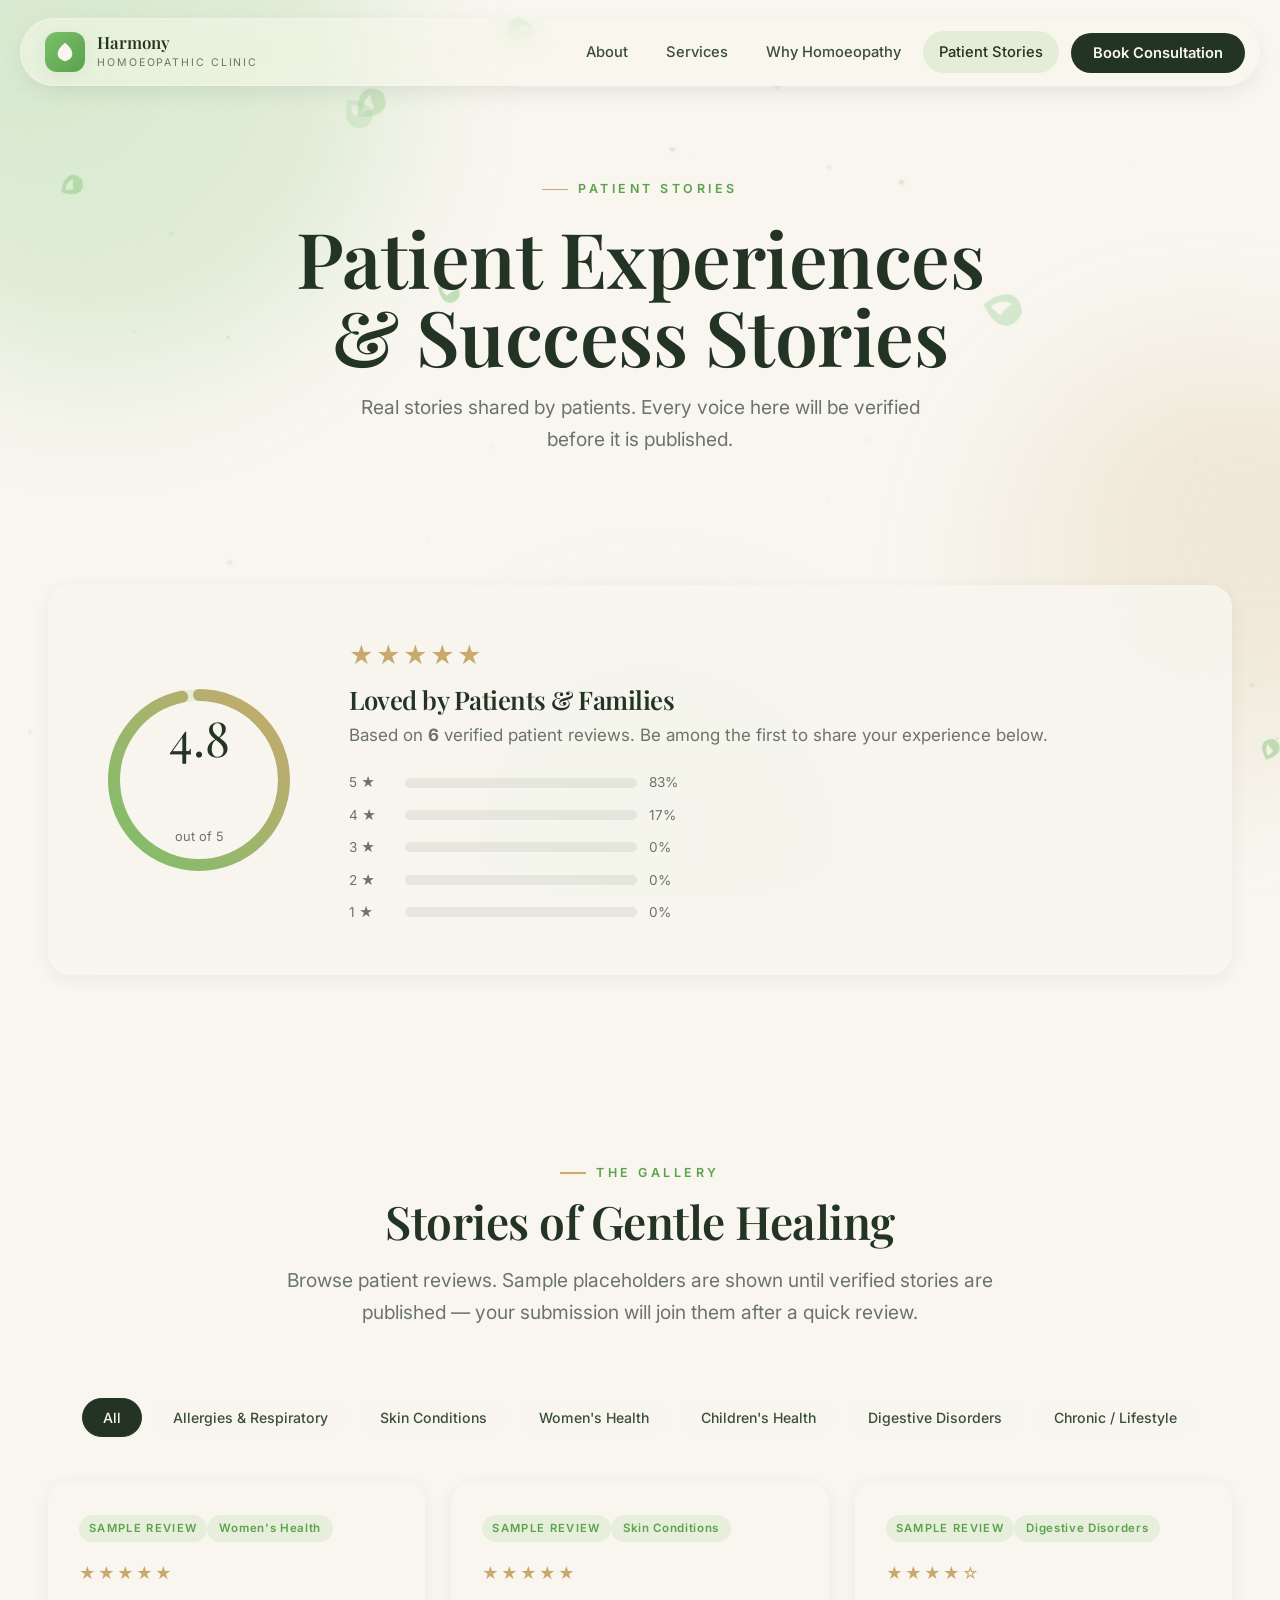
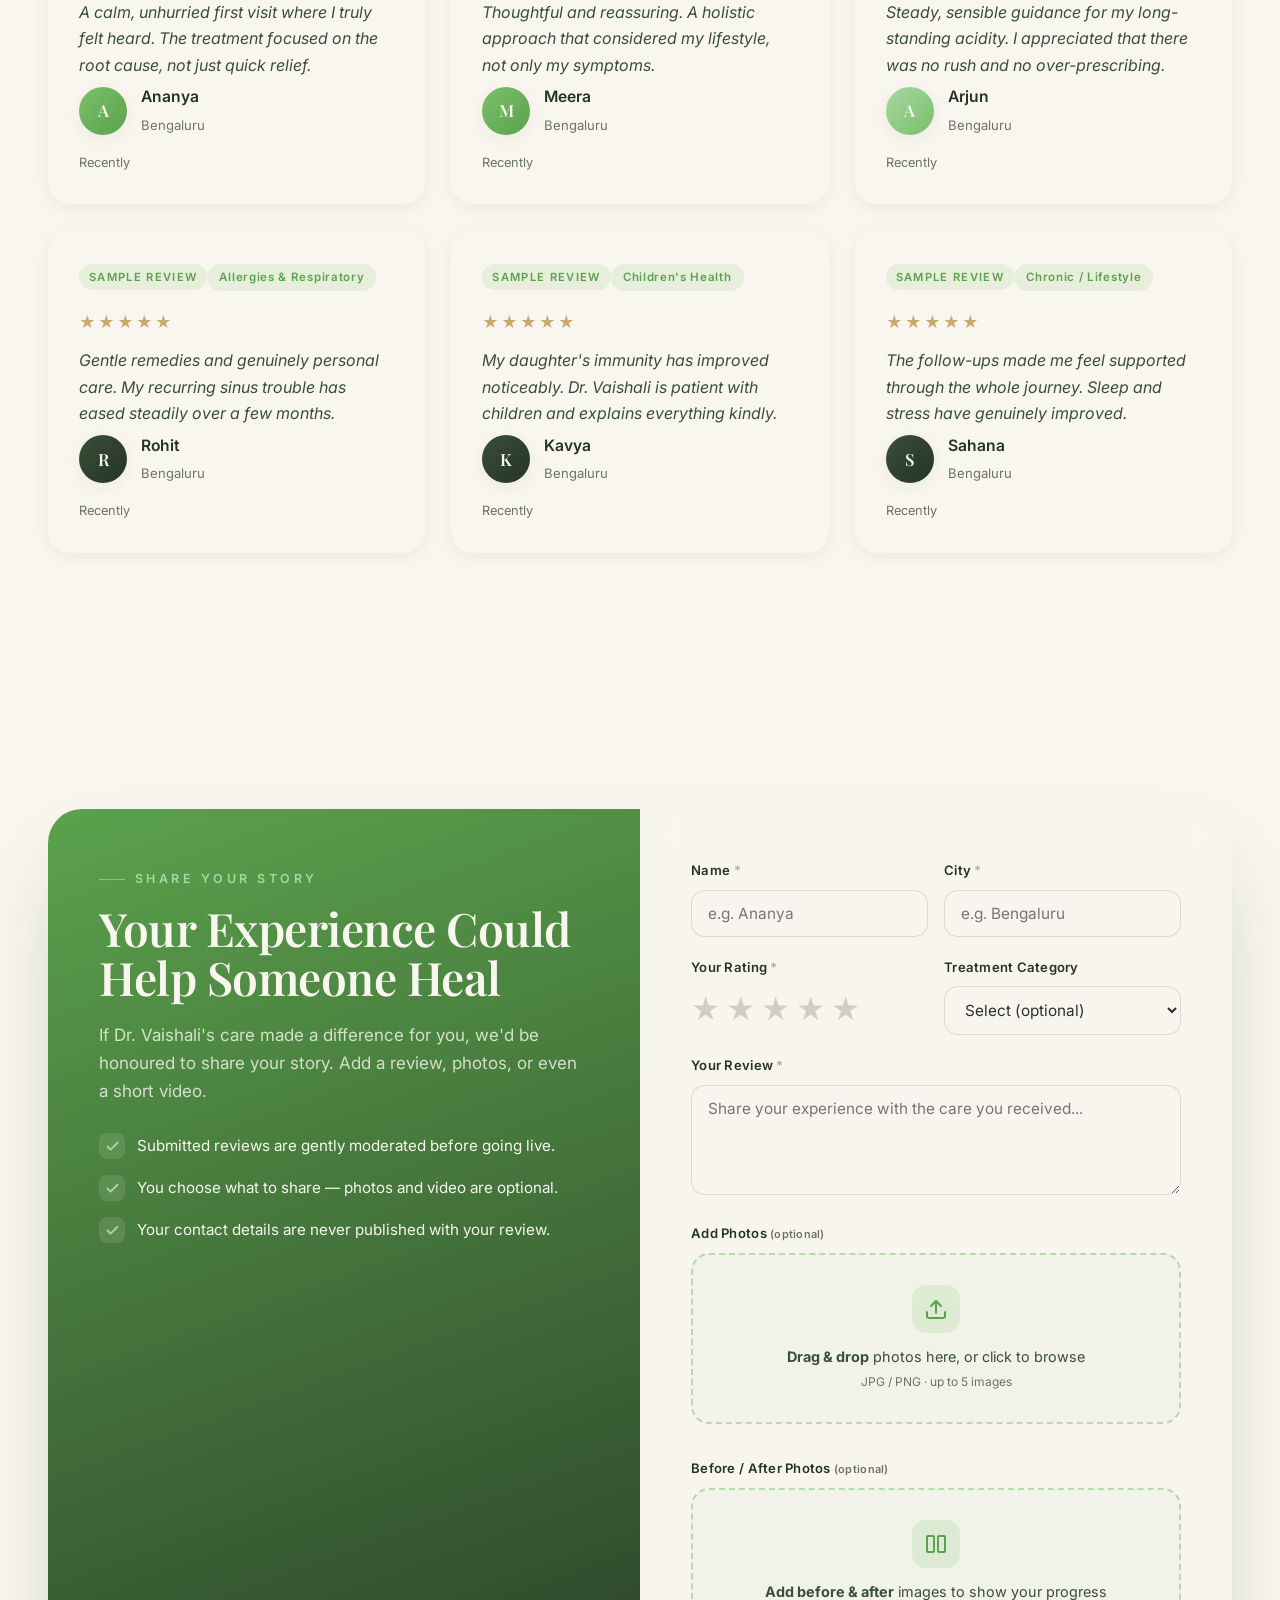
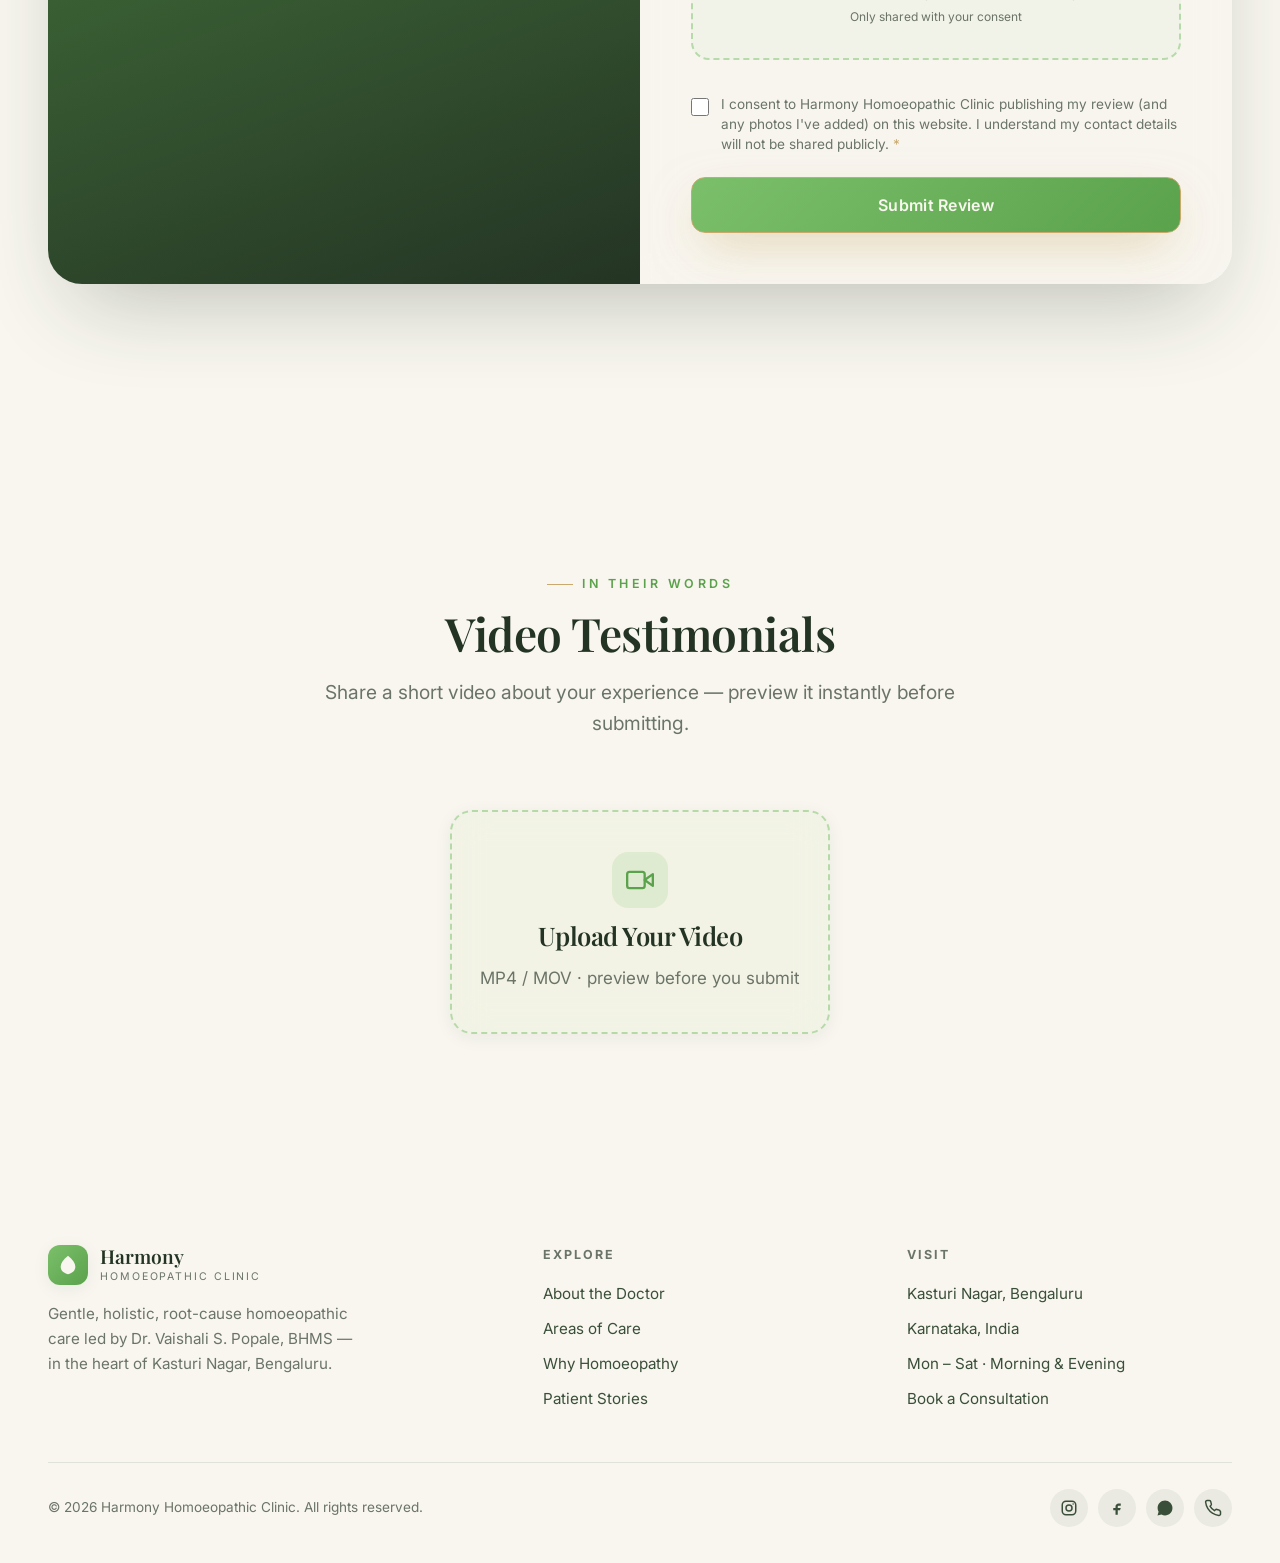
==== commit e37918b6: "Perf: disable Lenis/particles/heavy float on touch, drop backdrop-blur + pause blob/orbit animations" ====
--- a/reviews.html
+++ b/reviews.html
@@ -25,7 +25,7 @@
   <link rel="preconnect" href="https://fonts.googleapis.com" />
   <link rel="preconnect" href="https://fonts.gstatic.com" crossorigin />
   <link href="https://fonts.googleapis.com/css2?family=Inter:wght@400;500;600;700&family=Playfair+Display:ital,wght@0,500;0,600;0,700;1,500;1,600&display=swap" rel="stylesheet" />
-  <link rel="stylesheet" href="assets/css/styles.css?v=13" />
+  <link rel="stylesheet" href="assets/css/styles.css?v=14" />
 
   <!-- Schema.org -->
   <script type="application/ld+json">
@@ -305,7 +305,7 @@
   <script defer src="https://cdnjs.cloudflare.com/ajax/libs/gsap/3.12.5/gsap.min.js"></script>
   <script defer src="https://cdnjs.cloudflare.com/ajax/libs/gsap/3.12.5/ScrollTrigger.min.js"></script>
   <script defer src="https://cdn.jsdelivr.net/npm/@studio-freight/lenis@1.0.42/dist/lenis.min.js"></script>
-  <script defer src="assets/js/main.js?v=13"></script>
-  <script defer src="assets/js/reviews.js?v=13"></script>
+  <script defer src="assets/js/main.js?v=14"></script>
+  <script defer src="assets/js/reviews.js?v=14"></script>
 </body>
 </html>
--- a/assets/css/styles.css
+++ b/assets/css/styles.css
@@ -851,3 +851,26 @@
 .mt-s { margin-top: 14px; } .mt-m { margin-top: 26px; } .mt-l { margin-top: 44px; }
 .hidden { display: none !important; }
 .flex-center { display: flex; align-items: center; justify-content: center; }
+
+/* ===================================================================
+   MOBILE / TOUCH PERFORMANCE
+   Backdrop-blur + animated blurred blobs + infinite spins are the main
+   causes of scroll jank on phones. Cards are already near-opaque cream,
+   so we drop the blur and pause continuous animations on small screens.
+   =================================================================== */
+@media (max-width: 1024px) {
+  .glass, .card, .trust-card, .rating-panel, .upload-form, .nav,
+  .btn-soft, .hero-chip, .filter-chip, .dropzone, .nav.open .nav-links {
+    -webkit-backdrop-filter: none !important;
+    backdrop-filter: none !important;
+  }
+  .card, .trust-card, .service-card, .review-card, .why-item,
+  .rating-panel, .upload-form, .glass { background: var(--cream); }
+  .nav { background: rgba(248, 246, 239, 0.96); }
+  .nav.open .nav-links { background: var(--cream); }
+  /* Stop continuously-animating decorative layers (saves GPU/battery) */
+  .blob { animation: none !important; filter: blur(42px); opacity: 0.32; }
+  .blob--2 { display: none; }
+  .why-orbit { animation: none !important; }
+  .blob, .leaf, .hero-photo, .hero-chip { will-change: auto; }
+}
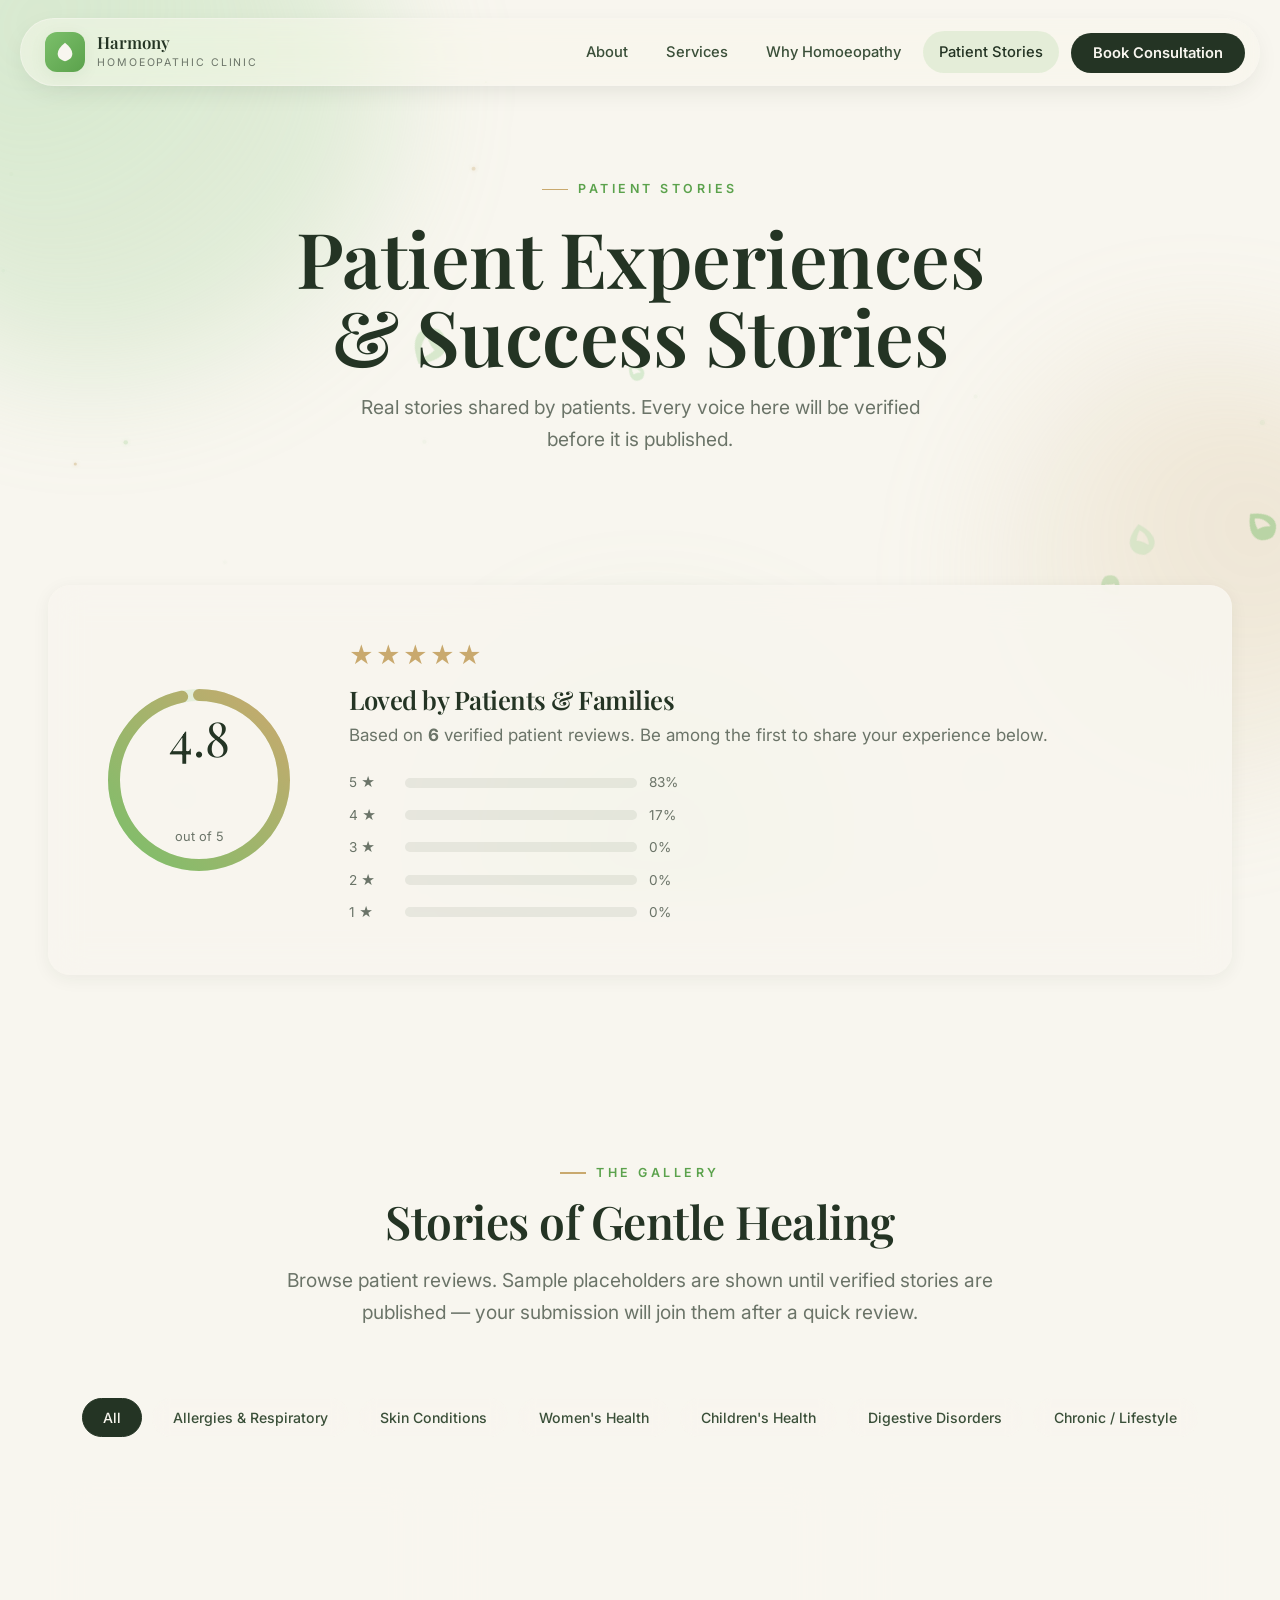
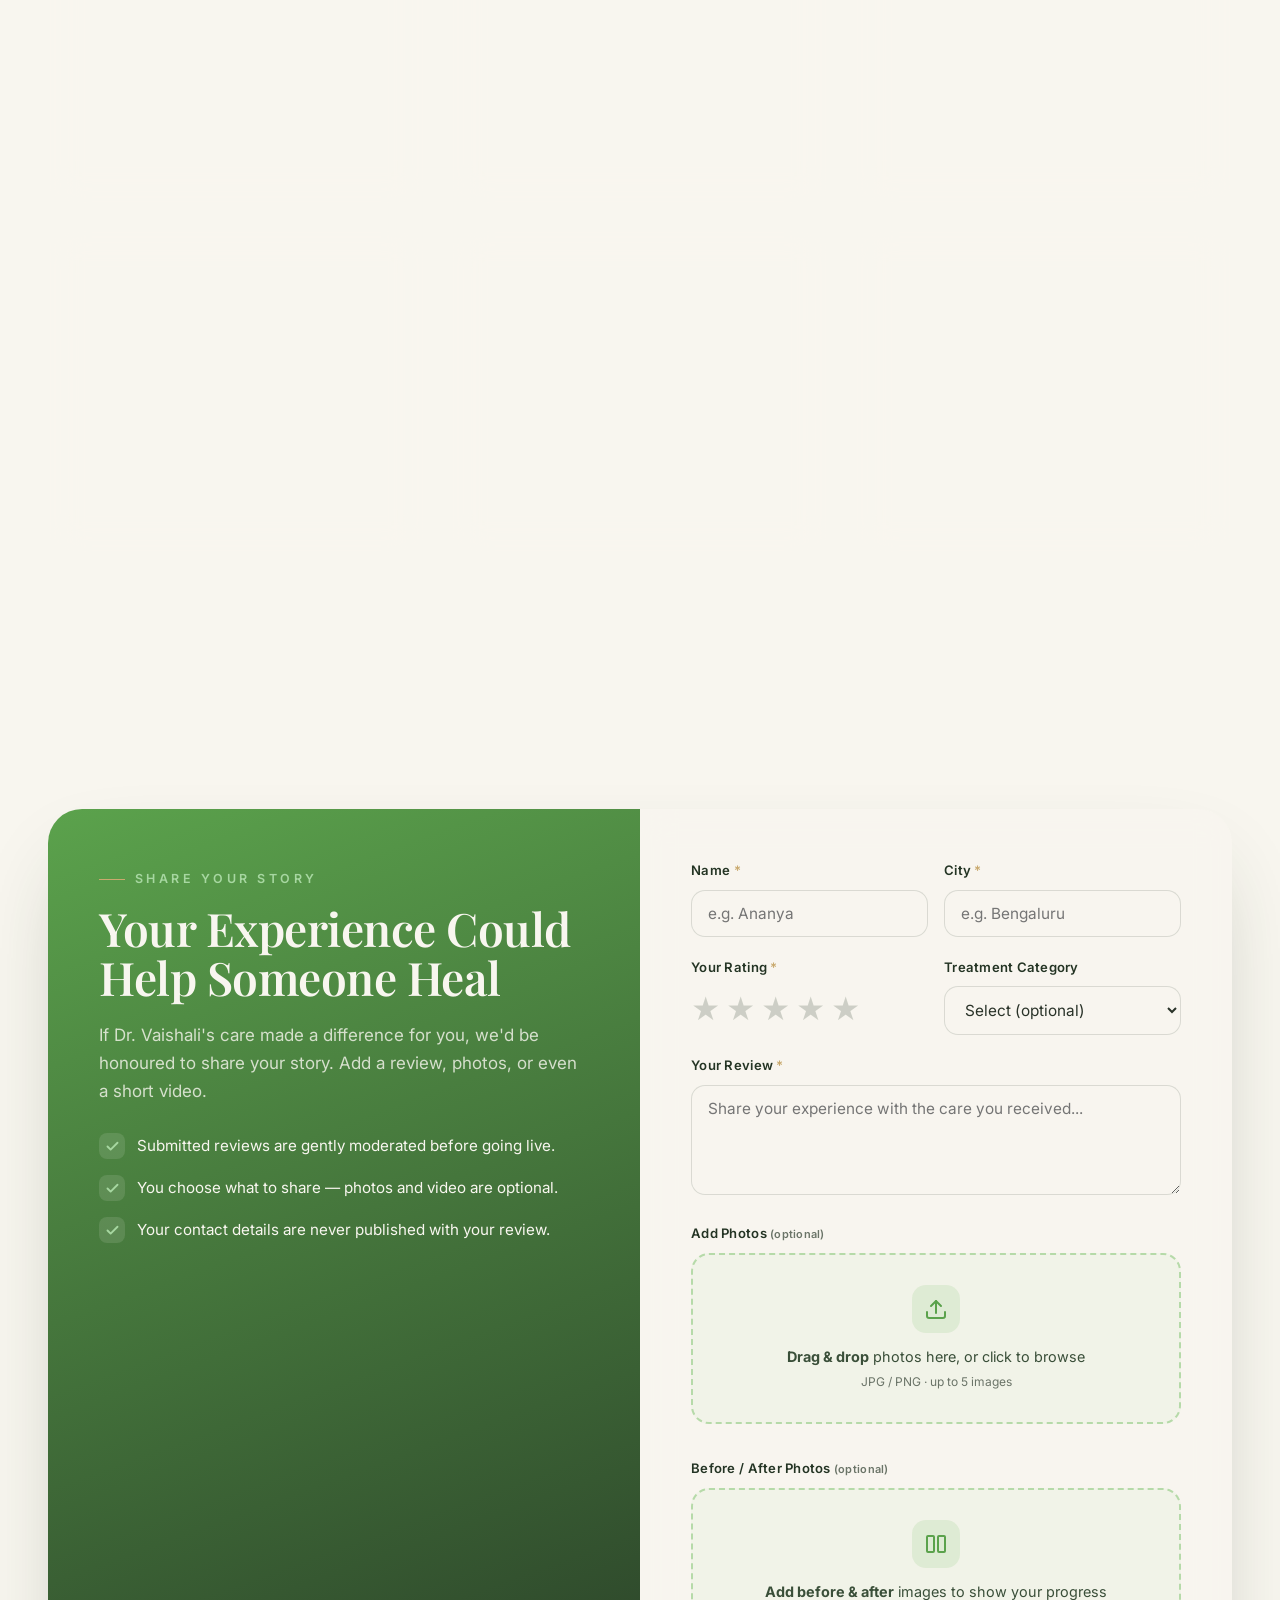
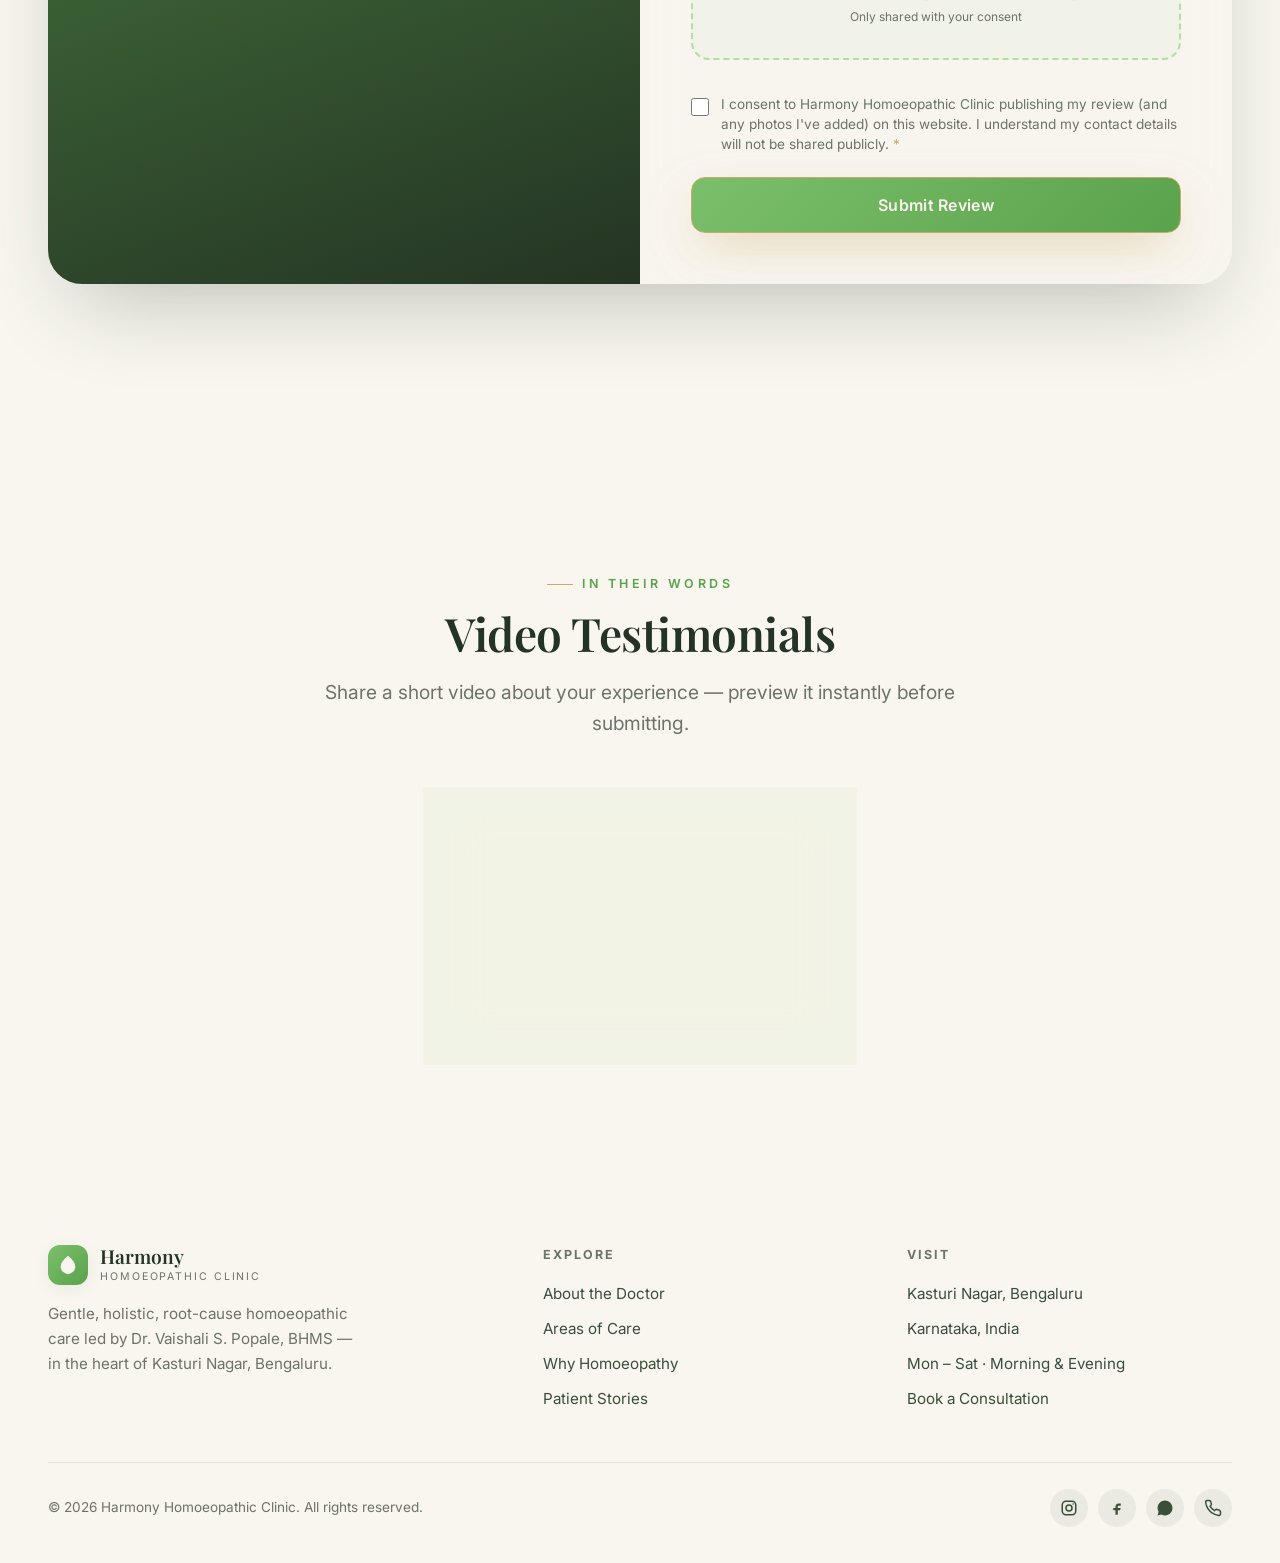
==== commit 96db5b33: "Security: CSP + HSTS + COOP/CORP + hardened headers, SRI-ready CDN tags (crossorigin), copy deterren" ====
--- a/reviews.html
+++ b/reviews.html
@@ -25,7 +25,7 @@
   <link rel="preconnect" href="https://fonts.googleapis.com" />
   <link rel="preconnect" href="https://fonts.gstatic.com" crossorigin />
   <link href="https://fonts.googleapis.com/css2?family=Inter:wght@400;500;600;700&family=Playfair+Display:ital,wght@0,500;0,600;0,700;1,500;1,600&display=swap" rel="stylesheet" />
-  <link rel="stylesheet" href="assets/css/styles.css?v=14" />
+  <link rel="stylesheet" href="assets/css/styles.css?v=15" />
 
   <!-- Schema.org -->
   <script type="application/ld+json">
@@ -302,10 +302,10 @@
     </div>
   </footer>
 
-  <script defer src="https://cdnjs.cloudflare.com/ajax/libs/gsap/3.12.5/gsap.min.js"></script>
-  <script defer src="https://cdnjs.cloudflare.com/ajax/libs/gsap/3.12.5/ScrollTrigger.min.js"></script>
-  <script defer src="https://cdn.jsdelivr.net/npm/@studio-freight/lenis@1.0.42/dist/lenis.min.js"></script>
-  <script defer src="assets/js/main.js?v=14"></script>
-  <script defer src="assets/js/reviews.js?v=14"></script>
+  <script defer crossorigin="anonymous" referrerpolicy="no-referrer" src="https://cdnjs.cloudflare.com/ajax/libs/gsap/3.12.5/gsap.min.js"></script>
+  <script defer crossorigin="anonymous" referrerpolicy="no-referrer" src="https://cdnjs.cloudflare.com/ajax/libs/gsap/3.12.5/ScrollTrigger.min.js"></script>
+  <script defer crossorigin="anonymous" referrerpolicy="no-referrer" src="https://cdn.jsdelivr.net/npm/@studio-freight/lenis@1.0.42/dist/lenis.min.js"></script>
+  <script defer src="assets/js/main.js?v=15"></script>
+  <script defer src="assets/js/reviews.js?v=15"></script>
 </body>
 </html>
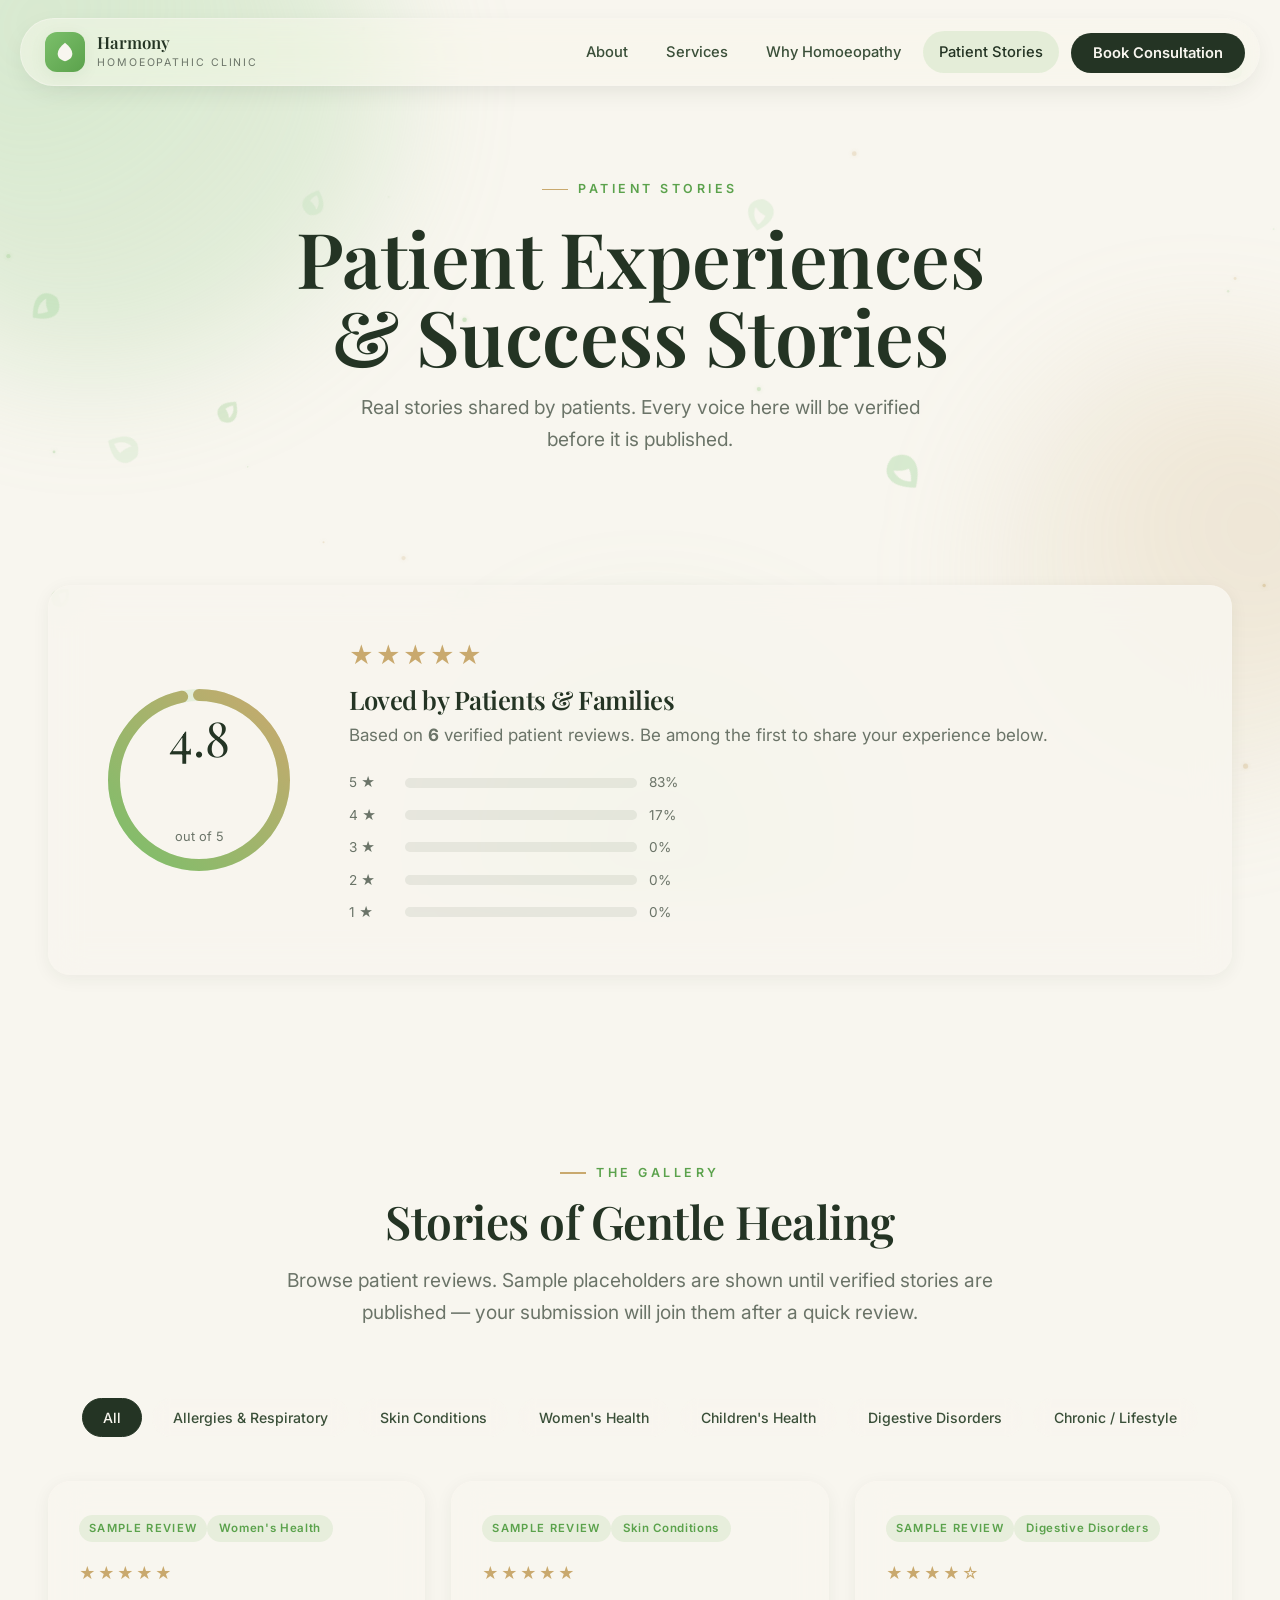
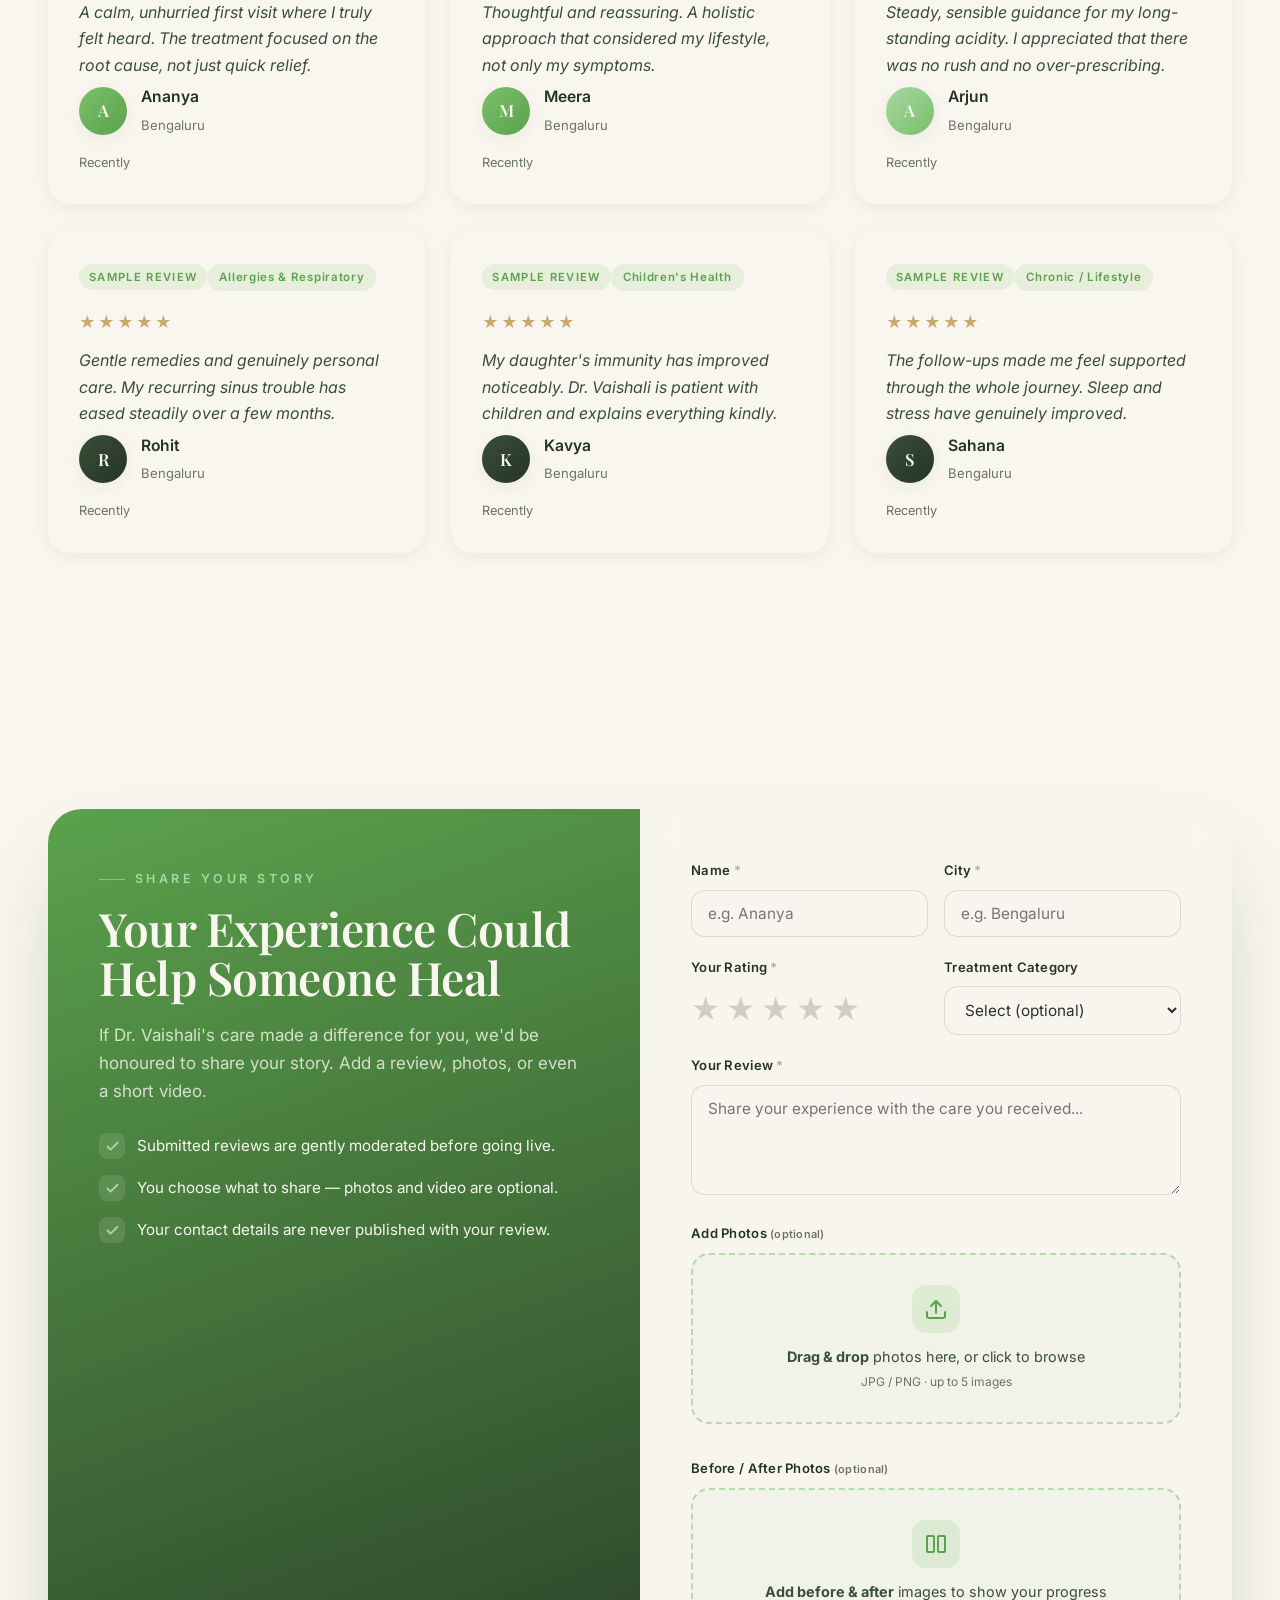
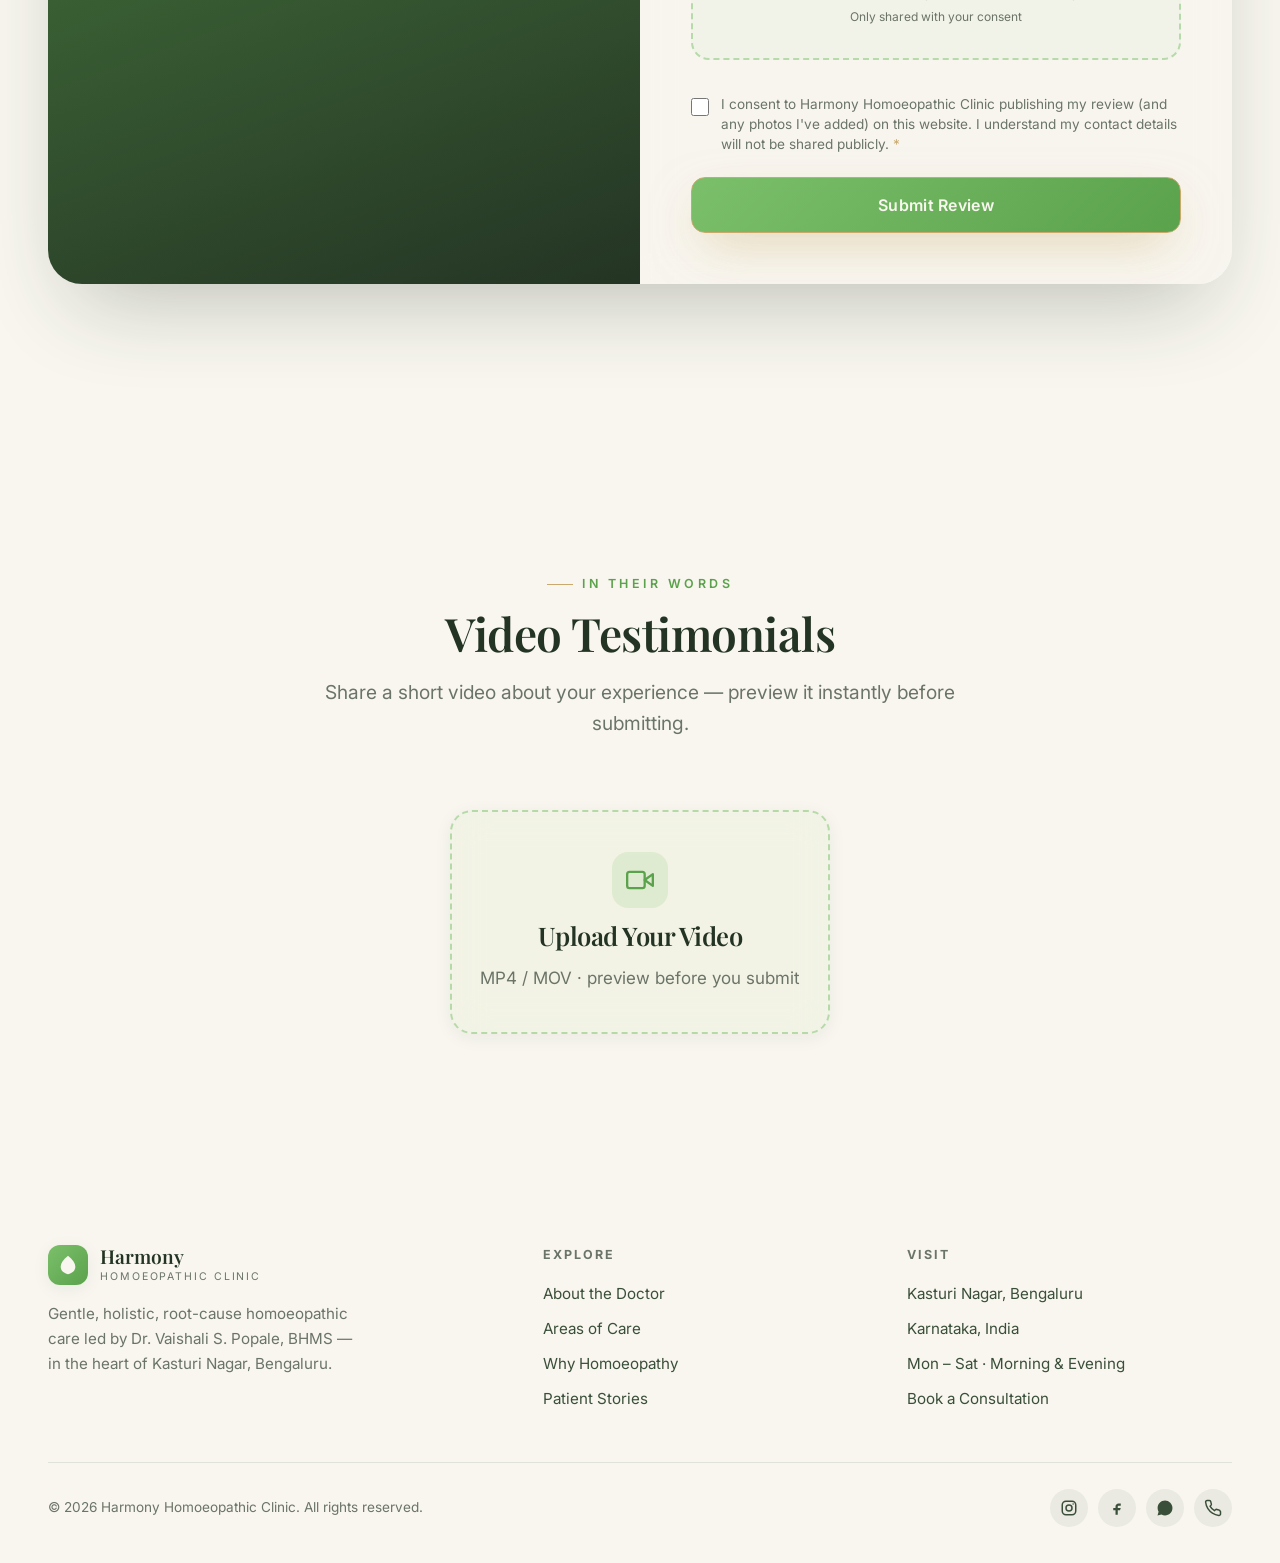
==== commit 1093f888: "Re-enable lightweight animations on mobile (leaves float, light particles, blobs/orbit) while keepin" ====
--- a/reviews.html
+++ b/reviews.html
@@ -25,7 +25,7 @@
   <link rel="preconnect" href="https://fonts.googleapis.com" />
   <link rel="preconnect" href="https://fonts.gstatic.com" crossorigin />
   <link href="https://fonts.googleapis.com/css2?family=Inter:wght@400;500;600;700&family=Playfair+Display:ital,wght@0,500;0,600;0,700;1,500;1,600&display=swap" rel="stylesheet" />
-  <link rel="stylesheet" href="assets/css/styles.css?v=15" />
+  <link rel="stylesheet" href="assets/css/styles.css?v=16" />
 
   <!-- Schema.org -->
   <script type="application/ld+json">
@@ -305,7 +305,7 @@
   <script defer crossorigin="anonymous" referrerpolicy="no-referrer" src="https://cdnjs.cloudflare.com/ajax/libs/gsap/3.12.5/gsap.min.js"></script>
   <script defer crossorigin="anonymous" referrerpolicy="no-referrer" src="https://cdnjs.cloudflare.com/ajax/libs/gsap/3.12.5/ScrollTrigger.min.js"></script>
   <script defer crossorigin="anonymous" referrerpolicy="no-referrer" src="https://cdn.jsdelivr.net/npm/@studio-freight/lenis@1.0.42/dist/lenis.min.js"></script>
-  <script defer src="assets/js/main.js?v=15"></script>
-  <script defer src="assets/js/reviews.js?v=15"></script>
+  <script defer src="assets/js/main.js?v=16"></script>
+  <script defer src="assets/js/reviews.js?v=16"></script>
 </body>
 </html>
--- a/assets/css/styles.css
+++ b/assets/css/styles.css
@@ -859,6 +859,8 @@
    so we drop the blur and pause continuous animations on small screens.
    =================================================================== */
 @media (max-width: 1024px) {
+  /* Drop backdrop-blur — it re-blurs every scroll frame (the real jank source).
+     Cards are opaque cream now, so it looks identical but scrolls smoothly. */
   .glass, .card, .trust-card, .rating-panel, .upload-form, .nav,
   .btn-soft, .hero-chip, .filter-chip, .dropzone, .nav.open .nav-links {
     -webkit-backdrop-filter: none !important;
@@ -868,9 +870,7 @@
   .rating-panel, .upload-form, .glass { background: var(--cream); }
   .nav { background: rgba(248, 246, 239, 0.96); }
   .nav.open .nav-links { background: var(--cream); }
-  /* Stop continuously-animating decorative layers (saves GPU/battery) */
-  .blob { animation: none !important; filter: blur(42px); opacity: 0.32; }
-  .blob--2 { display: none; }
-  .why-orbit { animation: none !important; }
-  .blob, .leaf, .hero-photo, .hero-chip { will-change: auto; }
-}
+  /* Keep the gentle floating motion (transform-based = GPU-cheap); just a
+     slightly lighter blur on the blobs for headroom. */
+  .blob { filter: blur(48px); }
+}
